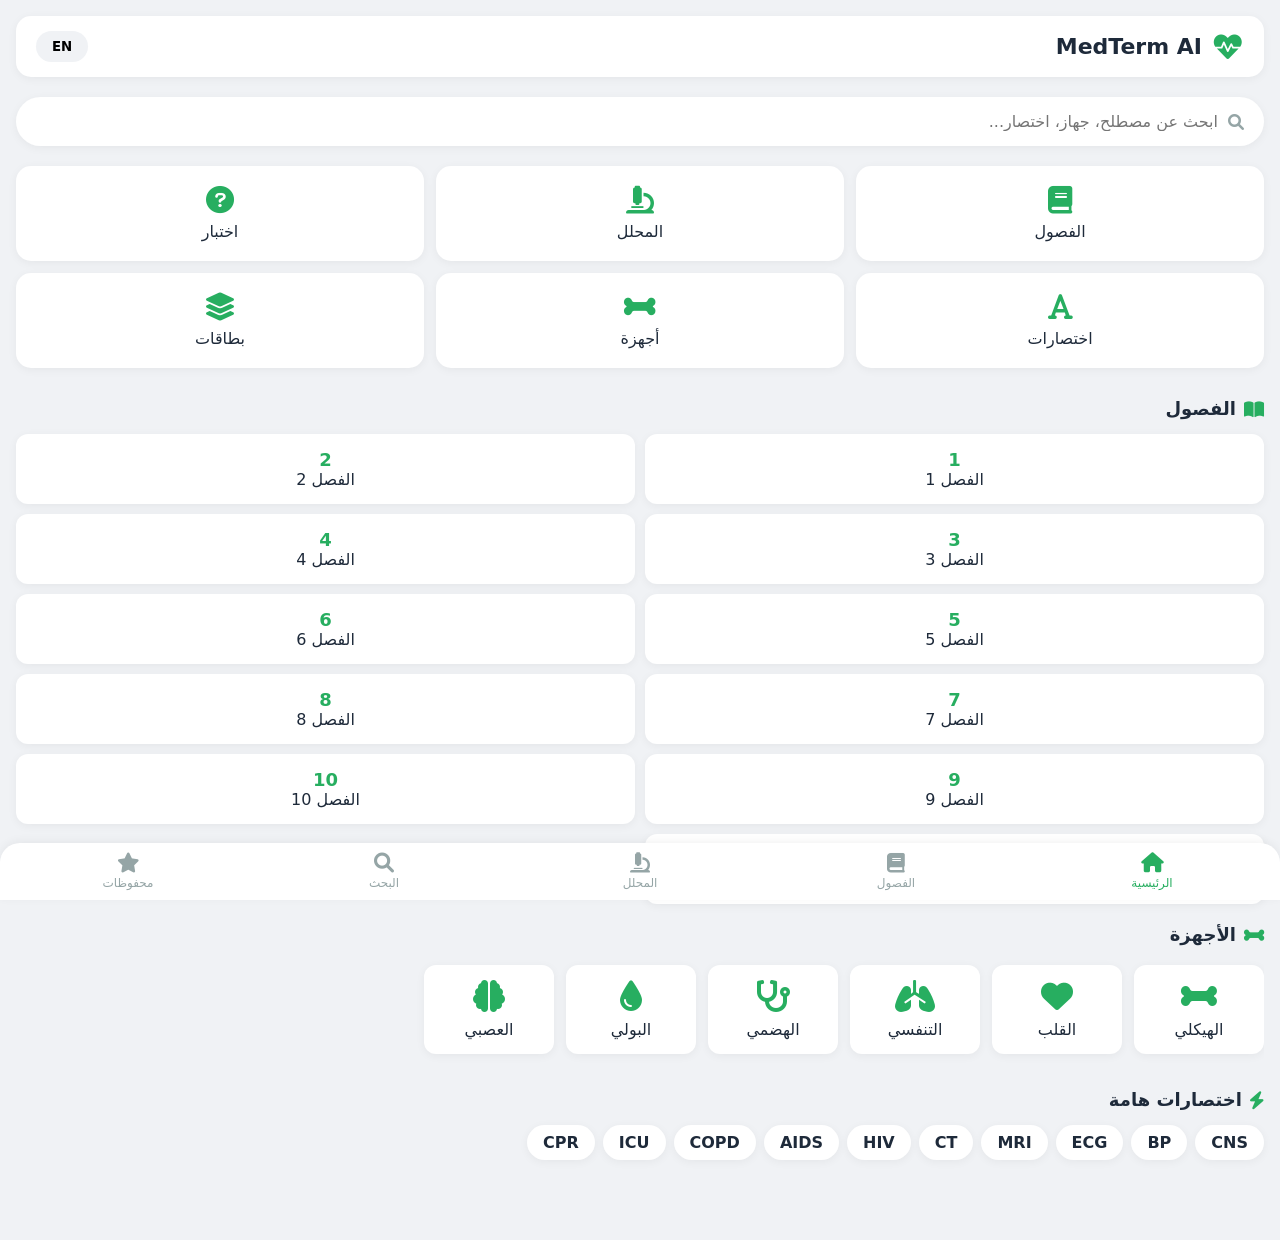
==== index.html @ 2ebc3635 "Update index.html" ====
<!DOCTYPE html>
<html lang="ar" dir="rtl">
<head>
    <meta charset="UTF-8">
    <meta name="viewport" content="width=device-width, initial-scale=1.0">
    <title>MedTerm AI</title>
    
    <!-- Font Awesome مباشرة من CDN -->
    <link rel="stylesheet" href="https://cdnjs.cloudflare.com/ajax/libs/font-awesome/6.0.0-beta3/css/all.min.css">
    
    <style>
        * {
            margin: 0;
            padding: 0;
            box-sizing: border-box;
            font-family: system-ui, -apple-system, 'Segoe UI', Tahoma, Arial, sans-serif;
        }
        
        body {
            background: #f0f2f5;
            color: #1e2a3a;
            padding: 16px;
            padding-bottom: 80px;
        }
        
        .header {
            background: white;
            padding: 15px 20px;
            border-radius: 15px;
            display: flex;
            justify-content: space-between;
            align-items: center;
            margin-bottom: 20px;
            box-shadow: 0 2px 10px rgba(0,0,0,0.05);
        }
        
        .logo {
            display: flex;
            align-items: center;
            gap: 10px;
        }
        
        .logo i {
            color: #27ae60;
            font-size: 28px;
        }
        
        .logo h1 {
            font-size: 22px;
            font-weight: 600;
        }
        
        .lang-btn {
            background: #f0f2f5;
            border: none;
            padding: 8px 16px;
            border-radius: 30px;
            font-weight: 600;
            cursor: pointer;
        }
        
        .search-box {
            background: white;
            border-radius: 30px;
            padding: 15px 20px;
            margin-bottom: 20px;
            display: flex;
            align-items: center;
            gap: 10px;
            box-shadow: 0 2px 10px rgba(0,0,0,0.05);
        }
        
        .search-box i {
            color: #95a5a6;
        }
        
        .search-box input {
            border: none;
            outline: none;
            width: 100%;
            font-size: 16px;
            background: transparent;
        }
        
        .grid-3 {
            display: grid;
            grid-template-columns: repeat(3, 1fr);
            gap: 12px;
            margin-bottom: 30px;
        }
        
        .card {
            background: white;
            padding: 20px 10px;
            border-radius: 15px;
            text-align: center;
            text-decoration: none;
            color: #1e2a3a;
            box-shadow: 0 2px 10px rgba(0,0,0,0.05);
            display: flex;
            flex-direction: column;
            align-items: center;
            gap: 8px;
        }
        
        .card i {
            font-size: 28px;
            color: #27ae60;
        }
        
        .section-title {
            font-size: 18px;
            margin: 20px 0 15px;
            display: flex;
            align-items: center;
            gap: 8px;
        }
        
        .section-title i {
            color: #27ae60;
        }
        
        .chapters-grid {
            display: grid;
            grid-template-columns: repeat(2, 1fr);
            gap: 10px;
        }
        
        .chapter-item {
            background: white;
            padding: 15px;
            border-radius: 12px;
            text-align: center;
            box-shadow: 0 2px 10px rgba(0,0,0,0.05);
            cursor: pointer;
        }
        
        .chapter-number {
            color: #27ae60;
            font-weight: bold;
            font-size: 18px;
        }
        
        .systems-scroll {
            display: flex;
            overflow-x: auto;
            gap: 12px;
            padding: 5px 0 15px;
        }
        
        .system-card {
            min-width: 130px;
            background: white;
            padding: 15px;
            border-radius: 12px;
            text-align: center;
            box-shadow: 0 2px 10px rgba(0,0,0,0.05);
        }
        
        .system-card i {
            font-size: 32px;
            color: #27ae60;
            margin-bottom: 8px;
        }
        
        .abbrev-container {
            display: flex;
            flex-wrap: wrap;
            gap: 8px;
        }
        
        .abbrev-item {
            background: white;
            padding: 8px 16px;
            border-radius: 30px;
            font-weight: 600;
            box-shadow: 0 2px 10px rgba(0,0,0,0.05);
        }
        
        .bottom-nav {
            position: fixed;
            bottom: 0;
            left: 0;
            right: 0;
            background: white;
            display: flex;
            justify-content: space-around;
            padding: 10px 0;
            border-top-left-radius: 20px;
            border-top-right-radius: 20px;
            box-shadow: 0 -2px 10px rgba(0,0,0,0.05);
        }
        
        .nav-item {
            display: flex;
            flex-direction: column;
            align-items: center;
            text-decoration: none;
            color: #95a5a6;
            font-size: 12px;
            flex: 1;
        }
        
        .nav-item i {
            font-size: 20px;
            margin-bottom: 3px;
        }
        
        .nav-item.active {
            color: #27ae60;
        }
        
        .modal {
            display: none;
            position: fixed;
            top: 0;
            left: 0;
            right: 0;
            bottom: 0;
            background: rgba(0,0,0,0.5);
            align-items: center;
            justify-content: center;
            z-index: 1000;
        }
        
        .modal.active {
            display: flex;
        }
        
        .modal-content {
            background: white;
            width: 90%;
            max-width: 500px;
            border-radius: 20px;
            overflow: hidden;
        }
        
        .modal-header {
            background: #2c3e50;
            color: white;
            padding: 15px 20px;
            display: flex;
            justify-content: space-between;
        }
        
        .close {
            font-size: 24px;
            cursor: pointer;
        }
        
        .modal-body {
            padding: 20px;
        }
        
        .error-message {
            color: #e74c3c;
            text-align: center;
            padding: 20px;
        }
    </style>
</head>
<body>
    <div class="header">
        <div class="logo">
            <i class="fas fa-heartbeat"></i>
            <h1>MedTerm AI</h1>
        </div>
        <button class="lang-btn" onclick="toggleLang()">EN</button>
    </div>

    <div class="search-box">
        <i class="fas fa-search"></i>
        <input type="text" id="searchInput" placeholder="ابحث عن مصطلح، جهاز، اختصار...">
    </div>

    <div class="grid-3">
        <div class="card" onclick="openPage('chapters')">
            <i class="fas fa-book"></i>
            <span>الفصول</span>
        </div>
        <div class="card" onclick="openPage('analyzer')">
            <i class="fas fa-microscope"></i>
            <span>المحلل</span>
        </div>
        <div class="card" onclick="openQuiz()">
            <i class="fas fa-question-circle"></i>
            <span>اختبار</span>
        </div>
        <div class="card" onclick="openPage('abbreviations')">
            <i class="fas fa-font"></i>
            <span>اختصارات</span>
        </div>
        <div class="card" onclick="openPage('systems')">
            <i class="fas fa-bone"></i>
            <span>أجهزة</span>
        </div>
        <div class="card" onclick="openPage('flashcards')">
            <i class="fas fa-layer-group"></i>
            <span>بطاقات</span>
        </div>
    </div>

    <h2 class="section-title">
        <i class="fas fa-book-open"></i>
        الفصول
    </h2>
    <div class="chapters-grid" id="chaptersList">
        <!-- ستتعبأ تلقائياً -->
    </div>

    <h2 class="section-title">
        <i class="fas fa-bone"></i>
        الأجهزة
    </h2>
    <div class="systems-scroll" id="systemsList">
        <!-- ستتعبأ تلقائياً -->
    </div>

    <h2 class="section-title">
        <i class="fas fa-bolt"></i>
        اختصارات هامة
    </h2>
    <div class="abbrev-container" id="abbrevList">
        <!-- ستتعبأ تلقائياً -->
    </div>

    <div class="bottom-nav">
        <a href="#" class="nav-item active" onclick="return false;">
            <i class="fas fa-home"></i>
            <span>الرئيسية</span>
        </a>
        <a href="#" class="nav-item" onclick="openPage('chapters'); return false;">
            <i class="fas fa-book"></i>
            <span>الفصول</span>
        </a>
        <a href="#" class="nav-item" onclick="openPage('analyzer'); return false;">
            <i class="fas fa-microscope"></i>
            <span>المحلل</span>
        </a>
        <a href="#" class="nav-item" onclick="openSearch(); return false;">
            <i class="fas fa-search"></i>
            <span>البحث</span>
        </a>
        <a href="#" class="nav-item" onclick="openPage('saved'); return false;">
            <i class="fas fa-star"></i>
            <span>محفوظات</span>
        </a>
    </div>

    <!-- نوافذ منبثقة -->
    <div id="searchModal" class="modal">
        <div class="modal-content">
            <div class="modal-header">
                <h3>البحث</h3>
                <span class="close" onclick="closeModal('searchModal')">&times;</span>
            </div>
            <div class="modal-body">
                <input type="text" id="modalSearch" placeholder="اكتب كلمة البحث..." style="width:100%; padding:10px; margin-bottom:15px; border:2px solid #e9ecef; border-radius:8px;">
                <div id="searchResults"></div>
            </div>
        </div>
    </div>

    <div id="quizModal" class="modal">
        <div class="modal-content">
            <div class="modal-header">
                <h3>اختبار سريع</h3>
                <span class="close" onclick="closeModal('quizModal')">&times;</span>
            </div>
            <div class="modal-body" id="quizBody">
                <p>جاري تحميل الأسئلة...</p>
            </div>
        </div>
    </div>

    <script>
        // بيانات تجريبية
        const data = {
            chapters: [1,2,3,4,5,6,7,8,9,10,11],
            systems: [
                {name: 'الهيكلي', icon: 'bone'},
                {name: 'القلب', icon: 'heart'},
                {name: 'التنفسي', icon: 'lungs'},
                {name: 'الهضمي', icon: 'stethoscope'},
                {name: 'البولي', icon: 'tint'},
                {name: 'العصبي', icon: 'brain'}
            ],
            abbreviations: ['CNS','BP','ECG','MRI','CT','HIV','AIDS','COPD','ICU','CPR']
        };

        // تعبئة الصفحة
        function loadPage() {
            // الفصول
            const chaptersDiv = document.getElementById('chaptersList');
            chaptersDiv.innerHTML = '';
            data.chapters.forEach(ch => {
                chaptersDiv.innerHTML += `
                    <div class="chapter-item" onclick="alert('الفصل ${ch} - قريباً')">
                        <div class="chapter-number">${ch}</div>
                        <div>الفصل ${ch}</div>
                    </div>
                `;
            });

            // الأجهزة
            const systemsDiv = document.getElementById('systemsList');
            systemsDiv.innerHTML = '';
            data.systems.forEach(sys => {
                systemsDiv.innerHTML += `
                    <div class="system-card" onclick="alert('${sys.name} - قريباً')">
                        <i class="fas fa-${sys.icon}"></i>
                        <div>${sys.name}</div>
                    </div>
                `;
            });

            // الاختصارات
            const abbrevDiv = document.getElementById('abbrevList');
            abbrevDiv.innerHTML = '';
            data.abbreviations.forEach(ab => {
                abbrevDiv.innerHTML += `<span class="abbrev-item">${ab}</span>`;
            });
        }

        // فتح الصفحات
        function openPage(page) {
            const pages = {
                'chapters': 'chapter1.html',
                'analyzer': 'analyzer.html',
                'abbreviations': 'abbreviations.html',
                'systems': 'systems.html',
                'flashcards': 'flashcards.html',
                'saved': 'saved.html'
            };
            
            const filename = pages[page];
            if (!filename) {
                alert('الصفحة غير متوفرة حالياً');
                return;
            }
            
            // محاولة فتح الملف من مسارات مختلفة
            const paths = [
                filename,
                'pages/' + filename,
                './' + filename,
                '/' + filename
            ];
            
            let found = false;
            for (const path of paths) {
                fetch(path, { method: 'HEAD' })
                    .then(res => {
                        if (res.ok && !found) {
                            found = true;
                            window.location.href = path;
                        }
                    })
                    .catch(() => {});
            }
            
            setTimeout(() => {
                if (!found) {
                    alert('الملف غير موجود. سيتم فتحه قريباً');
                }
            }, 500);
        }

        // فتح نافذة البحث
        function openSearch() {
            document.getElementById('searchModal').classList.add('active');
        }

        // فتح نافذة الاختبار
        function openQuiz() {
            document.getElementById('quizModal').classList.add('active');
            document.getElementById('quizBody').innerHTML = `
                <div style="text-align:center; padding:20px;">
                    <i class="fas fa-spinner fa-spin" style="font-size:40px; color:#27ae60;"></i>
                    <p>جاري تجهيز الأسئلة...</p>
                </div>
            `;
        }

        // إغلاق النوافذ
        function closeModal(id) {
            document.getElementById(id).classList.remove('active');
        }

        // تبديل اللغة
        function toggleLang() {
            alert('سيتم إضافة دعم اللغات قريباً');
        }

        // البحث
        document.getElementById('searchInput')?.addEventListener('input', function(e) {
            if (e.target.value.length > 2) {
                document.getElementById('searchModal').classList.add('active');
                document.getElementById('modalSearch').value = e.target.value;
                search(e.target.value);
            }
        });

        function search(query) {
            const results = document.getElementById('searchResults');
            results.innerHTML = `
                <div style="text-align:center; padding:10px;">
                    <i class="fas fa-spinner fa-spin"></i> جاري البحث...
                </div>
            `;
            setTimeout(() => {
                results.innerHTML = `
                    <div style="padding:10px; border-bottom:1px solid #eee;">النتيجة 1</div>
                    <div style="padding:10px; border-bottom:1px solid #eee;">النتيجة 2</div>
                    <div style="padding:10px;">النتيجة 3</div>
                `;
            }, 1000);
        }

        // إغلاق النوافذ عند النقر خارجها
        window.onclick = function(e) {
            if (e.target.classList.contains('modal')) {
                e.target.classList.remove('active');
            }
        };

        // تحميل الصفحة
        loadPage();
    </script>
</body>
</html>
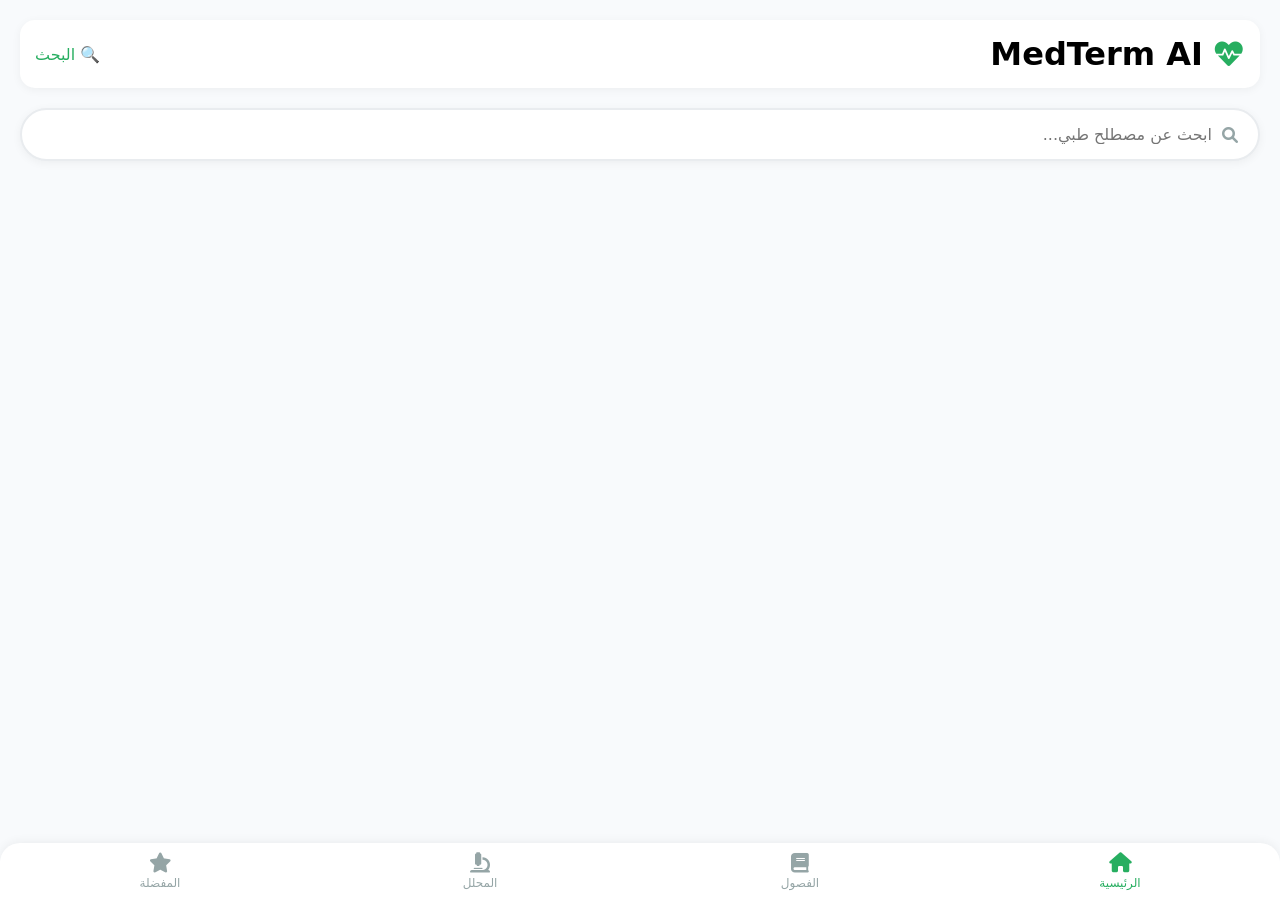
==== commit e4022d5b: "Update index.html" ====
--- a/index.html
+++ b/index.html
@@ -3,29 +3,23 @@
 <head>
     <meta charset="UTF-8">
     <meta name="viewport" content="width=device-width, initial-scale=1.0">
-    <title>MedTerm AI</title>
-    
-    <!-- Font Awesome مباشرة من CDN -->
+    <title>MedTerm AI - البحث الذكي</title>
     <link rel="stylesheet" href="https://cdnjs.cloudflare.com/ajax/libs/font-awesome/6.0.0-beta3/css/all.min.css">
-    
     <style>
         * {
             margin: 0;
             padding: 0;
             box-sizing: border-box;
-            font-family: system-ui, -apple-system, 'Segoe UI', Tahoma, Arial, sans-serif;
-        }
-        
+            font-family: system-ui, 'Segoe UI', Tahoma, Arial, sans-serif;
+        }
         body {
-            background: #f0f2f5;
-            color: #1e2a3a;
-            padding: 16px;
+            background: #f8fafc;
+            padding: 20px;
             padding-bottom: 80px;
         }
-        
         .header {
             background: white;
-            padding: 15px 20px;
+            padding: 15px;
             border-radius: 15px;
             display: flex;
             justify-content: space-between;
@@ -33,32 +27,15 @@
             margin-bottom: 20px;
             box-shadow: 0 2px 10px rgba(0,0,0,0.05);
         }
-        
         .logo {
             display: flex;
             align-items: center;
             gap: 10px;
         }
-        
         .logo i {
             color: #27ae60;
             font-size: 28px;
         }
-        
-        .logo h1 {
-            font-size: 22px;
-            font-weight: 600;
-        }
-        
-        .lang-btn {
-            background: #f0f2f5;
-            border: none;
-            padding: 8px 16px;
-            border-radius: 30px;
-            font-weight: 600;
-            cursor: pointer;
-        }
-        
         .search-box {
             background: white;
             border-radius: 30px;
@@ -68,12 +45,11 @@
             align-items: center;
             gap: 10px;
             box-shadow: 0 2px 10px rgba(0,0,0,0.05);
-        }
-        
+            border: 2px solid #e9ecef;
+        }
         .search-box i {
             color: #95a5a6;
         }
-        
         .search-box input {
             border: none;
             outline: none;
@@ -81,102 +57,40 @@
             font-size: 16px;
             background: transparent;
         }
-        
-        .grid-3 {
-            display: grid;
-            grid-template-columns: repeat(3, 1fr);
-            gap: 12px;
-            margin-bottom: 30px;
-        }
-        
-        .card {
-            background: white;
-            padding: 20px 10px;
+        .search-results {
+            background: white;
             border-radius: 15px;
+            padding: 20px;
+            box-shadow: 0 2px 10px rgba(0,0,0,0.05);
+            margin-top: 10px;
+            display: none;
+        }
+        .result-item {
+            padding: 15px;
+            border-bottom: 1px solid #e9ecef;
+            cursor: pointer;
+            transition: background 0.2s;
+        }
+        .result-item:hover {
+            background: #f8fafc;
+        }
+        .result-item:last-child {
+            border-bottom: none;
+        }
+        .result-term {
+            font-size: 18px;
+            font-weight: 600;
+            color: #2c3e50;
+        }
+        .result-arabic {
+            color: #27ae60;
+            margin-top: 5px;
+        }
+        .no-results {
             text-align: center;
-            text-decoration: none;
-            color: #1e2a3a;
-            box-shadow: 0 2px 10px rgba(0,0,0,0.05);
-            display: flex;
-            flex-direction: column;
-            align-items: center;
-            gap: 8px;
-        }
-        
-        .card i {
-            font-size: 28px;
-            color: #27ae60;
-        }
-        
-        .section-title {
-            font-size: 18px;
-            margin: 20px 0 15px;
-            display: flex;
-            align-items: center;
-            gap: 8px;
-        }
-        
-        .section-title i {
-            color: #27ae60;
-        }
-        
-        .chapters-grid {
-            display: grid;
-            grid-template-columns: repeat(2, 1fr);
-            gap: 10px;
-        }
-        
-        .chapter-item {
-            background: white;
-            padding: 15px;
-            border-radius: 12px;
-            text-align: center;
-            box-shadow: 0 2px 10px rgba(0,0,0,0.05);
-            cursor: pointer;
-        }
-        
-        .chapter-number {
-            color: #27ae60;
-            font-weight: bold;
-            font-size: 18px;
-        }
-        
-        .systems-scroll {
-            display: flex;
-            overflow-x: auto;
-            gap: 12px;
-            padding: 5px 0 15px;
-        }
-        
-        .system-card {
-            min-width: 130px;
-            background: white;
-            padding: 15px;
-            border-radius: 12px;
-            text-align: center;
-            box-shadow: 0 2px 10px rgba(0,0,0,0.05);
-        }
-        
-        .system-card i {
-            font-size: 32px;
-            color: #27ae60;
-            margin-bottom: 8px;
-        }
-        
-        .abbrev-container {
-            display: flex;
-            flex-wrap: wrap;
-            gap: 8px;
-        }
-        
-        .abbrev-item {
-            background: white;
-            padding: 8px 16px;
-            border-radius: 30px;
-            font-weight: 600;
-            box-shadow: 0 2px 10px rgba(0,0,0,0.05);
-        }
-        
+            padding: 30px;
+            color: #95a5a6;
+        }
         .bottom-nav {
             position: fixed;
             bottom: 0;
@@ -190,7 +104,6 @@
             border-top-right-radius: 20px;
             box-shadow: 0 -2px 10px rgba(0,0,0,0.05);
         }
-        
         .nav-item {
             display: flex;
             flex-direction: column;
@@ -200,62 +113,12 @@
             font-size: 12px;
             flex: 1;
         }
-        
         .nav-item i {
             font-size: 20px;
             margin-bottom: 3px;
         }
-        
         .nav-item.active {
             color: #27ae60;
-        }
-        
-        .modal {
-            display: none;
-            position: fixed;
-            top: 0;
-            left: 0;
-            right: 0;
-            bottom: 0;
-            background: rgba(0,0,0,0.5);
-            align-items: center;
-            justify-content: center;
-            z-index: 1000;
-        }
-        
-        .modal.active {
-            display: flex;
-        }
-        
-        .modal-content {
-            background: white;
-            width: 90%;
-            max-width: 500px;
-            border-radius: 20px;
-            overflow: hidden;
-        }
-        
-        .modal-header {
-            background: #2c3e50;
-            color: white;
-            padding: 15px 20px;
-            display: flex;
-            justify-content: space-between;
-        }
-        
-        .close {
-            font-size: 24px;
-            cursor: pointer;
-        }
-        
-        .modal-body {
-            padding: 20px;
-        }
-        
-        .error-message {
-            color: #e74c3c;
-            text-align: center;
-            padding: 20px;
         }
     </style>
 </head>
@@ -265,63 +128,19 @@
             <i class="fas fa-heartbeat"></i>
             <h1>MedTerm AI</h1>
         </div>
-        <button class="lang-btn" onclick="toggleLang()">EN</button>
+        <span style="color:#27ae60;">🔍 البحث</span>
     </div>
 
     <div class="search-box">
         <i class="fas fa-search"></i>
-        <input type="text" id="searchInput" placeholder="ابحث عن مصطلح، جهاز، اختصار...">
-    </div>
-
-    <div class="grid-3">
-        <div class="card" onclick="openPage('chapters')">
-            <i class="fas fa-book"></i>
-            <span>الفصول</span>
+        <input type="text" id="searchInput" placeholder="ابحث عن مصطلح طبي..." autofocus>
+    </div>
+
+    <div class="search-results" id="searchResults">
+        <div class="no-results">
+            <i class="fas fa-search" style="font-size: 40px; margin-bottom: 10px;"></i>
+            <p>ابدأ بالكتابة للبحث...</p>
         </div>
-        <div class="card" onclick="openPage('analyzer')">
-            <i class="fas fa-microscope"></i>
-            <span>المحلل</span>
-        </div>
-        <div class="card" onclick="openQuiz()">
-            <i class="fas fa-question-circle"></i>
-            <span>اختبار</span>
-        </div>
-        <div class="card" onclick="openPage('abbreviations')">
-            <i class="fas fa-font"></i>
-            <span>اختصارات</span>
-        </div>
-        <div class="card" onclick="openPage('systems')">
-            <i class="fas fa-bone"></i>
-            <span>أجهزة</span>
-        </div>
-        <div class="card" onclick="openPage('flashcards')">
-            <i class="fas fa-layer-group"></i>
-            <span>بطاقات</span>
-        </div>
-    </div>
-
-    <h2 class="section-title">
-        <i class="fas fa-book-open"></i>
-        الفصول
-    </h2>
-    <div class="chapters-grid" id="chaptersList">
-        <!-- ستتعبأ تلقائياً -->
-    </div>
-
-    <h2 class="section-title">
-        <i class="fas fa-bone"></i>
-        الأجهزة
-    </h2>
-    <div class="systems-scroll" id="systemsList">
-        <!-- ستتعبأ تلقائياً -->
-    </div>
-
-    <h2 class="section-title">
-        <i class="fas fa-bolt"></i>
-        اختصارات هامة
-    </h2>
-    <div class="abbrev-container" id="abbrevList">
-        <!-- ستتعبأ تلقائياً -->
     </div>
 
     <div class="bottom-nav">
@@ -329,203 +148,122 @@
             <i class="fas fa-home"></i>
             <span>الرئيسية</span>
         </a>
-        <a href="#" class="nav-item" onclick="openPage('chapters'); return false;">
+        <a href="#" class="nav-item" onclick="alert('قريباً...'); return false;">
             <i class="fas fa-book"></i>
             <span>الفصول</span>
         </a>
-        <a href="#" class="nav-item" onclick="openPage('analyzer'); return false;">
+        <a href="#" class="nav-item" onclick="alert('قريباً...'); return false;">
             <i class="fas fa-microscope"></i>
             <span>المحلل</span>
         </a>
-        <a href="#" class="nav-item" onclick="openSearch(); return false;">
-            <i class="fas fa-search"></i>
-            <span>البحث</span>
-        </a>
-        <a href="#" class="nav-item" onclick="openPage('saved'); return false;">
+        <a href="#" class="nav-item" onclick="alert('قريباً...'); return false;">
             <i class="fas fa-star"></i>
-            <span>محفوظات</span>
-        </a>
-    </div>
-
-    <!-- نوافذ منبثقة -->
-    <div id="searchModal" class="modal">
-        <div class="modal-content">
-            <div class="modal-header">
-                <h3>البحث</h3>
-                <span class="close" onclick="closeModal('searchModal')">&times;</span>
-            </div>
-            <div class="modal-body">
-                <input type="text" id="modalSearch" placeholder="اكتب كلمة البحث..." style="width:100%; padding:10px; margin-bottom:15px; border:2px solid #e9ecef; border-radius:8px;">
-                <div id="searchResults"></div>
-            </div>
-        </div>
-    </div>
-
-    <div id="quizModal" class="modal">
-        <div class="modal-content">
-            <div class="modal-header">
-                <h3>اختبار سريع</h3>
-                <span class="close" onclick="closeModal('quizModal')">&times;</span>
-            </div>
-            <div class="modal-body" id="quizBody">
-                <p>جاري تحميل الأسئلة...</p>
-            </div>
-        </div>
+            <span>المفضلة</span>
+        </a>
     </div>
 
     <script>
-        // بيانات تجريبية
-        const data = {
-            chapters: [1,2,3,4,5,6,7,8,9,10,11],
-            systems: [
-                {name: 'الهيكلي', icon: 'bone'},
-                {name: 'القلب', icon: 'heart'},
-                {name: 'التنفسي', icon: 'lungs'},
-                {name: 'الهضمي', icon: 'stethoscope'},
-                {name: 'البولي', icon: 'tint'},
-                {name: 'العصبي', icon: 'brain'}
-            ],
-            abbreviations: ['CNS','BP','ECG','MRI','CT','HIV','AIDS','COPD','ICU','CPR']
-        };
-
-        // تعبئة الصفحة
-        function loadPage() {
-            // الفصول
-            const chaptersDiv = document.getElementById('chaptersList');
-            chaptersDiv.innerHTML = '';
-            data.chapters.forEach(ch => {
-                chaptersDiv.innerHTML += `
-                    <div class="chapter-item" onclick="alert('الفصل ${ch} - قريباً')">
-                        <div class="chapter-number">${ch}</div>
-                        <div>الفصل ${ch}</div>
+        // قاعدة بيانات المصطلحات (سنوسعها لاحقاً)
+        const terms = [
+            { id: 1, term: "myocarditis", arabic: "التهاب عضلة القلب", definition: "Inflammation of heart muscle" },
+            { id: 2, term: "osteoporosis", arabic: "هشاشة العظام", definition: "Condition of porous bones" },
+            { id: 3, term: "gastroenteritis", arabic: "التهاب المعدة والأمعاء", definition: "Inflammation of stomach and intestines" },
+            { id: 4, term: "nephrolithiasis", arabic: "حصى الكلى", definition: "Presence of kidney stones" },
+            { id: 5, term: "hyperthyroidism", arabic: "فرط نشاط الغدة الدرقية", definition: "Overactive thyroid" },
+            { id: 6, term: "pneumonia", arabic: "التهاب رئوي", definition: "Infection of the lungs" },
+            { id: 7, term: "leukemia", arabic: "ابيضاض الدم", definition: "Cancer of blood-forming tissues" },
+            { id: 8, term: "arthritis", arabic: "التهاب المفاصل", definition: "Inflammation of joints" },
+            { id: 9, term: "hepatitis", arabic: "التهاب الكبد", definition: "Inflammation of liver" },
+            { id: 10, term: "cystitis", arabic: "التهاب المثانة", definition: "Inflammation of bladder" }
+        ];
+
+        // عناصر الصفحة
+        const searchInput = document.getElementById('searchInput');
+        const searchResults = document.getElementById('searchResults');
+
+        // دالة البحث
+        function search(query) {
+            if (!query || query.length < 2) {
+                searchResults.style.display = 'block';
+                searchResults.innerHTML = `
+                    <div class="no-results">
+                        <i class="fas fa-search" style="font-size: 40px; margin-bottom: 10px;"></i>
+                        <p>اكتب حرفين على الأقل للبحث</p>
+                    </div>
+                `;
+                return;
+            }
+
+            query = query.toLowerCase();
+            
+            // البحث في المصطلحات
+            const results = terms.filter(term => 
+                term.term.toLowerCase().includes(query) || 
+                term.arabic.includes(query)
+            );
+
+            // عرض النتائج
+            searchResults.style.display = 'block';
+            
+            if (results.length === 0) {
+                searchResults.innerHTML = `
+                    <div class="no-results">
+                        <i class="fas fa-frown" style="font-size: 40px; margin-bottom: 10px;"></i>
+                        <p>لا توجد نتائج لـ "${query}"</p>
+                    </div>
+                `;
+                return;
+            }
+
+            let html = '';
+            results.forEach(term => {
+                html += `
+                    <div class="result-item" onclick="showTerm(${term.id})">
+                        <div class="result-term">${term.term}</div>
+                        <div class="result-arabic">${term.arabic}</div>
+                        <div style="font-size: 14px; color: #7f8c8d; margin-top: 5px;">${term.definition}</div>
                     </div>
                 `;
             });
-
-            // الأجهزة
-            const systemsDiv = document.getElementById('systemsList');
-            systemsDiv.innerHTML = '';
-            data.systems.forEach(sys => {
-                systemsDiv.innerHTML += `
-                    <div class="system-card" onclick="alert('${sys.name} - قريباً')">
-                        <i class="fas fa-${sys.icon}"></i>
-                        <div>${sys.name}</div>
-                    </div>
-                `;
-            });
-
-            // الاختصارات
-            const abbrevDiv = document.getElementById('abbrevList');
-            abbrevDiv.innerHTML = '';
-            data.abbreviations.forEach(ab => {
-                abbrevDiv.innerHTML += `<span class="abbrev-item">${ab}</span>`;
-            });
-        }
-
-        // فتح الصفحات
-        function openPage(page) {
-            const pages = {
-                'chapters': 'chapter1.html',
-                'analyzer': 'analyzer.html',
-                'abbreviations': 'abbreviations.html',
-                'systems': 'systems.html',
-                'flashcards': 'flashcards.html',
-                'saved': 'saved.html'
-            };
             
-            const filename = pages[page];
-            if (!filename) {
-                alert('الصفحة غير متوفرة حالياً');
-                return;
-            }
-            
-            // محاولة فتح الملف من مسارات مختلفة
-            const paths = [
-                filename,
-                'pages/' + filename,
-                './' + filename,
-                '/' + filename
-            ];
-            
-            let found = false;
-            for (const path of paths) {
-                fetch(path, { method: 'HEAD' })
-                    .then(res => {
-                        if (res.ok && !found) {
-                            found = true;
-                            window.location.href = path;
-                        }
-                    })
-                    .catch(() => {});
-            }
-            
-            setTimeout(() => {
-                if (!found) {
-                    alert('الملف غير موجود. سيتم فتحه قريباً');
-                }
-            }, 500);
-        }
-
-        // فتح نافذة البحث
-        function openSearch() {
-            document.getElementById('searchModal').classList.add('active');
-        }
-
-        // فتح نافذة الاختبار
-        function openQuiz() {
-            document.getElementById('quizModal').classList.add('active');
-            document.getElementById('quizBody').innerHTML = `
-                <div style="text-align:center; padding:20px;">
-                    <i class="fas fa-spinner fa-spin" style="font-size:40px; color:#27ae60;"></i>
-                    <p>جاري تجهيز الأسئلة...</p>
-                </div>
-            `;
-        }
-
-        // إغلاق النوافذ
-        function closeModal(id) {
-            document.getElementById(id).classList.remove('active');
-        }
-
-        // تبديل اللغة
-        function toggleLang() {
-            alert('سيتم إضافة دعم اللغات قريباً');
-        }
-
-        // البحث
-        document.getElementById('searchInput')?.addEventListener('input', function(e) {
-            if (e.target.value.length > 2) {
-                document.getElementById('searchModal').classList.add('active');
-                document.getElementById('modalSearch').value = e.target.value;
+            searchResults.innerHTML = html;
+        }
+
+        // عرض تفاصيل المصطلح
+        function showTerm(id) {
+            const term = terms.find(t => t.id === id);
+            if (term) {
+                searchResults.innerHTML = `
+                    <div style="padding: 20px;">
+                        <div style="display: flex; justify-content: space-between; margin-bottom: 20px;">
+                            <h2 style="color: #2c3e50;">${term.term}</h2>
+                            <i class="far fa-star" style="font-size: 24px; color: #f1c40f; cursor: pointer;" onclick="alert('سيتم إضافة الحفظ قريباً')"></i>
+                        </div>
+                        <div style="font-size: 20px; color: #27ae60; margin-bottom: 15px;">${term.arabic}</div>
+                        <div style="background: #f8fafc; padding: 15px; border-radius: 10px; line-height: 1.8;">
+                            <strong>التعريف:</strong> ${term.definition}
+                        </div>
+                        <div style="margin-top: 20px; text-align: left;">
+                            <button onclick="searchInput.value=''; search(''); searchInput.focus();" style="background: #e9ecef; border: none; padding: 10px 20px; border-radius: 30px; cursor: pointer;">
+                                <i class="fas fa-arrow-right"></i> عودة للبحث
+                            </button>
+                        </div>
+                    </div>
+                `;
+            }
+        }
+
+        // الاستماع للكتابة
+        searchInput.addEventListener('input', (e) => {
+            search(e.target.value);
+        });
+
+        // البحث عند الضغط على Enter
+        searchInput.addEventListener('keypress', (e) => {
+            if (e.key === 'Enter') {
                 search(e.target.value);
             }
         });
-
-        function search(query) {
-            const results = document.getElementById('searchResults');
-            results.innerHTML = `
-                <div style="text-align:center; padding:10px;">
-                    <i class="fas fa-spinner fa-spin"></i> جاري البحث...
-                </div>
-            `;
-            setTimeout(() => {
-                results.innerHTML = `
-                    <div style="padding:10px; border-bottom:1px solid #eee;">النتيجة 1</div>
-                    <div style="padding:10px; border-bottom:1px solid #eee;">النتيجة 2</div>
-                    <div style="padding:10px;">النتيجة 3</div>
-                `;
-            }, 1000);
-        }
-
-        // إغلاق النوافذ عند النقر خارجها
-        window.onclick = function(e) {
-            if (e.target.classList.contains('modal')) {
-                e.target.classList.remove('active');
-            }
-        };
-
-        // تحميل الصفحة
-        loadPage();
     </script>
 </body>
 </html>
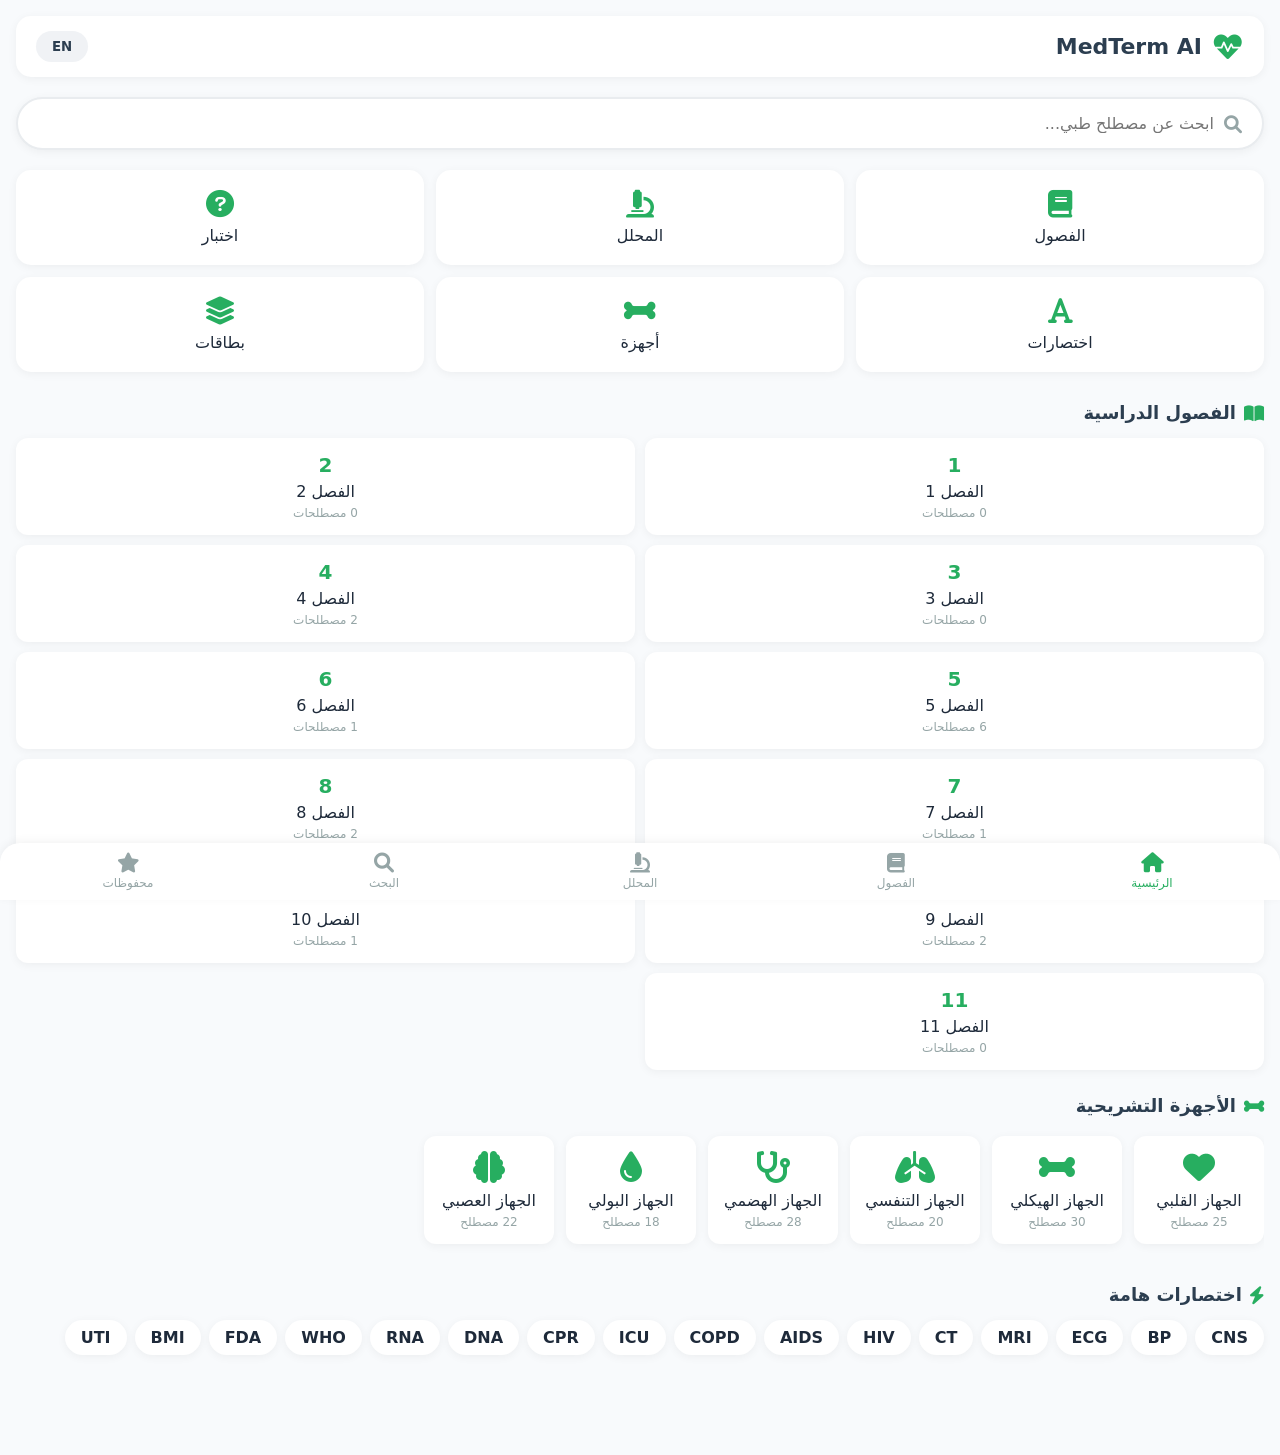
==== commit fe702ab2: "Update index.html" ====
--- a/index.html
+++ b/index.html
@@ -3,23 +3,30 @@
 <head>
     <meta charset="UTF-8">
     <meta name="viewport" content="width=device-width, initial-scale=1.0">
-    <title>MedTerm AI - البحث الذكي</title>
+    <title>MedTerm AI - منصة المصطلحات الطبية الذكية</title>
+    
+    <!-- Font Awesome للأيقونات -->
     <link rel="stylesheet" href="https://cdnjs.cloudflare.com/ajax/libs/font-awesome/6.0.0-beta3/css/all.min.css">
+    
     <style>
         * {
             margin: 0;
             padding: 0;
             box-sizing: border-box;
-            font-family: system-ui, 'Segoe UI', Tahoma, Arial, sans-serif;
-        }
+            font-family: system-ui, -apple-system, 'Segoe UI', Tahoma, Arial, sans-serif;
+        }
+        
         body {
             background: #f8fafc;
-            padding: 20px;
+            color: #1e2a3a;
+            padding: 16px;
             padding-bottom: 80px;
         }
+        
+        /* الهيدر العلوي */
         .header {
             background: white;
-            padding: 15px;
+            padding: 15px 20px;
             border-radius: 15px;
             display: flex;
             justify-content: space-between;
@@ -27,15 +34,35 @@
             margin-bottom: 20px;
             box-shadow: 0 2px 10px rgba(0,0,0,0.05);
         }
+        
         .logo {
             display: flex;
             align-items: center;
             gap: 10px;
         }
+        
         .logo i {
             color: #27ae60;
             font-size: 28px;
         }
+        
+        .logo h1 {
+            font-size: 22px;
+            font-weight: 600;
+            color: #2c3e50;
+        }
+        
+        .lang-btn {
+            background: #f0f2f5;
+            border: none;
+            padding: 8px 16px;
+            border-radius: 30px;
+            font-weight: 600;
+            cursor: pointer;
+            color: #2c3e50;
+        }
+        
+        /* صندوق البحث */
         .search-box {
             background: white;
             border-radius: 30px;
@@ -47,9 +74,12 @@
             box-shadow: 0 2px 10px rgba(0,0,0,0.05);
             border: 2px solid #e9ecef;
         }
+        
         .search-box i {
             color: #95a5a6;
-        }
+            font-size: 18px;
+        }
+        
         .search-box input {
             border: none;
             outline: none;
@@ -57,40 +87,198 @@
             font-size: 16px;
             background: transparent;
         }
+        
+        /* نتائج البحث */
         .search-results {
             background: white;
             border-radius: 15px;
             padding: 20px;
             box-shadow: 0 2px 10px rgba(0,0,0,0.05);
             margin-top: 10px;
+            margin-bottom: 20px;
             display: none;
         }
+        
         .result-item {
             padding: 15px;
             border-bottom: 1px solid #e9ecef;
             cursor: pointer;
             transition: background 0.2s;
         }
+        
         .result-item:hover {
             background: #f8fafc;
         }
+        
         .result-item:last-child {
             border-bottom: none;
         }
+        
         .result-term {
             font-size: 18px;
             font-weight: 600;
             color: #2c3e50;
         }
+        
         .result-arabic {
             color: #27ae60;
             margin-top: 5px;
-        }
+            font-size: 16px;
+        }
+        
         .no-results {
             text-align: center;
-            padding: 30px;
+            padding: 40px 20px;
             color: #95a5a6;
         }
+        
+        .no-results i {
+            font-size: 48px;
+            margin-bottom: 15px;
+            color: #bdc3c7;
+        }
+        
+        /* شبكة البطاقات */
+        .grid-3 {
+            display: grid;
+            grid-template-columns: repeat(3, 1fr);
+            gap: 12px;
+            margin-bottom: 30px;
+        }
+        
+        .card {
+            background: white;
+            padding: 20px 10px;
+            border-radius: 15px;
+            text-align: center;
+            text-decoration: none;
+            color: #1e2a3a;
+            box-shadow: 0 2px 10px rgba(0,0,0,0.05);
+            display: flex;
+            flex-direction: column;
+            align-items: center;
+            gap: 8px;
+            cursor: pointer;
+            transition: transform 0.2s;
+        }
+        
+        .card:hover {
+            transform: translateY(-3px);
+            box-shadow: 0 4px 15px rgba(0,0,0,0.1);
+        }
+        
+        .card i {
+            font-size: 28px;
+            color: #27ae60;
+        }
+        
+        /* عناوين الأقسام */
+        .section-title {
+            font-size: 18px;
+            margin: 25px 0 15px;
+            display: flex;
+            align-items: center;
+            gap: 8px;
+            color: #2c3e50;
+        }
+        
+        .section-title i {
+            color: #27ae60;
+        }
+        
+        /* شبكة الفصول */
+        .chapters-grid {
+            display: grid;
+            grid-template-columns: repeat(2, 1fr);
+            gap: 10px;
+            margin-bottom: 20px;
+        }
+        
+        .chapter-item {
+            background: white;
+            padding: 15px;
+            border-radius: 12px;
+            text-align: center;
+            box-shadow: 0 2px 10px rgba(0,0,0,0.05);
+            cursor: pointer;
+            transition: all 0.2s;
+        }
+        
+        .chapter-item:hover {
+            background: #27ae60;
+            color: white;
+        }
+        
+        .chapter-item:hover .chapter-number {
+            color: white;
+        }
+        
+        .chapter-number {
+            color: #27ae60;
+            font-weight: bold;
+            font-size: 20px;
+            margin-bottom: 5px;
+        }
+        
+        /* قائمة الأجهزة (تمرير أفقي) */
+        .systems-scroll {
+            display: flex;
+            overflow-x: auto;
+            gap: 12px;
+            padding: 5px 0 15px;
+            margin-bottom: 20px;
+        }
+        
+        .system-card {
+            min-width: 130px;
+            background: white;
+            padding: 15px;
+            border-radius: 12px;
+            text-align: center;
+            box-shadow: 0 2px 10px rgba(0,0,0,0.05);
+            cursor: pointer;
+            transition: all 0.2s;
+        }
+        
+        .system-card:hover {
+            background: #27ae60;
+            color: white;
+        }
+        
+        .system-card:hover i {
+            color: white;
+        }
+        
+        .system-card i {
+            font-size: 32px;
+            color: #27ae60;
+            margin-bottom: 8px;
+        }
+        
+        /* الاختصارات */
+        .abbrev-container {
+            display: flex;
+            flex-wrap: wrap;
+            gap: 8px;
+            margin-bottom: 20px;
+        }
+        
+        .abbrev-item {
+            background: white;
+            padding: 8px 16px;
+            border-radius: 30px;
+            font-weight: 600;
+            box-shadow: 0 2px 10px rgba(0,0,0,0.05);
+            cursor: pointer;
+            transition: all 0.2s;
+        }
+        
+        .abbrev-item:hover {
+            background: #27ae60;
+            color: white;
+        }
+        
+        /* الشريط السفلي */
         .bottom-nav {
             position: fixed;
             bottom: 0;
@@ -103,7 +291,9 @@
             border-top-left-radius: 20px;
             border-top-right-radius: 20px;
             box-shadow: 0 -2px 10px rgba(0,0,0,0.05);
-        }
+            z-index: 100;
+        }
+        
         .nav-item {
             display: flex;
             flex-direction: column;
@@ -112,104 +302,291 @@
             color: #95a5a6;
             font-size: 12px;
             flex: 1;
-        }
+            cursor: pointer;
+        }
+        
         .nav-item i {
             font-size: 20px;
             margin-bottom: 3px;
         }
+        
         .nav-item.active {
             color: #27ae60;
+        }
+        
+        /* النوافذ المنبثقة */
+        .modal {
+            display: none;
+            position: fixed;
+            top: 0;
+            left: 0;
+            right: 0;
+            bottom: 0;
+            background: rgba(0,0,0,0.5);
+            align-items: center;
+            justify-content: center;
+            z-index: 1000;
+        }
+        
+        .modal.active {
+            display: flex;
+        }
+        
+        .modal-content {
+            background: white;
+            width: 90%;
+            max-width: 500px;
+            border-radius: 20px;
+            overflow: hidden;
+            max-height: 80vh;
+            overflow-y: auto;
+        }
+        
+        .modal-header {
+            background: #2c3e50;
+            color: white;
+            padding: 15px 20px;
+            display: flex;
+            justify-content: space-between;
+            align-items: center;
+        }
+        
+        .close {
+            font-size: 28px;
+            cursor: pointer;
+        }
+        
+        .modal-body {
+            padding: 20px;
+        }
+        
+        /* زر التحميل */
+        .loading {
+            text-align: center;
+            padding: 30px;
+            color: #95a5a6;
+        }
+        
+        .loading i {
+            font-size: 40px;
+            margin-bottom: 10px;
+            color: #27ae60;
+        }
+        
+        /* زر الرجوع */
+        .back-button {
+            background: #e9ecef;
+            border: none;
+            padding: 10px 20px;
+            border-radius: 30px;
+            cursor: pointer;
+            display: inline-flex;
+            align-items: center;
+            gap: 5px;
+            margin-top: 15px;
         }
     </style>
 </head>
 <body>
+    <!-- الهيدر -->
     <div class="header">
         <div class="logo">
             <i class="fas fa-heartbeat"></i>
             <h1>MedTerm AI</h1>
         </div>
-        <span style="color:#27ae60;">🔍 البحث</span>
+        <button class="lang-btn" onclick="toggleLang()">EN</button>
     </div>
 
+    <!-- البحث -->
     <div class="search-box">
         <i class="fas fa-search"></i>
-        <input type="text" id="searchInput" placeholder="ابحث عن مصطلح طبي..." autofocus>
+        <input type="text" id="searchInput" placeholder="ابحث عن مصطلح طبي..." autocomplete="off">
     </div>
 
+    <!-- نتائج البحث -->
     <div class="search-results" id="searchResults">
         <div class="no-results">
-            <i class="fas fa-search" style="font-size: 40px; margin-bottom: 10px;"></i>
+            <i class="fas fa-search"></i>
             <p>ابدأ بالكتابة للبحث...</p>
+            <p style="font-size: 14px; margin-top: 10px;">جرب: heart, التهاب, كبد, عظام</p>
         </div>
     </div>
 
+    <!-- بطاقات الوصول السريع -->
+    <div class="grid-3">
+        <div class="card" onclick="openSection('chapters')">
+            <i class="fas fa-book"></i>
+            <span>الفصول</span>
+        </div>
+        <div class="card" onclick="openSection('analyzer')">
+            <i class="fas fa-microscope"></i>
+            <span>المحلل</span>
+        </div>
+        <div class="card" onclick="openQuiz()">
+            <i class="fas fa-question-circle"></i>
+            <span>اختبار</span>
+        </div>
+        <div class="card" onclick="openSection('abbreviations')">
+            <i class="fas fa-font"></i>
+            <span>اختصارات</span>
+        </div>
+        <div class="card" onclick="openSection('systems')">
+            <i class="fas fa-bone"></i>
+            <span>أجهزة</span>
+        </div>
+        <div class="card" onclick="openSection('flashcards')">
+            <i class="fas fa-layer-group"></i>
+            <span>بطاقات</span>
+        </div>
+    </div>
+
+    <!-- قسم الفصول -->
+    <h2 class="section-title">
+        <i class="fas fa-book-open"></i>
+        الفصول الدراسية
+    </h2>
+    <div class="chapters-grid" id="chaptersList"></div>
+
+    <!-- قسم الأجهزة -->
+    <h2 class="section-title">
+        <i class="fas fa-bone"></i>
+        الأجهزة التشريحية
+    </h2>
+    <div class="systems-scroll" id="systemsList"></div>
+
+    <!-- قسم الاختصارات -->
+    <h2 class="section-title">
+        <i class="fas fa-bolt"></i>
+        اختصارات هامة
+    </h2>
+    <div class="abbrev-container" id="abbrevList"></div>
+
+    <!-- الشريط السفلي -->
     <div class="bottom-nav">
-        <a href="#" class="nav-item active" onclick="return false;">
+        <div class="nav-item active" onclick="showHome()">
             <i class="fas fa-home"></i>
             <span>الرئيسية</span>
-        </a>
-        <a href="#" class="nav-item" onclick="alert('قريباً...'); return false;">
+        </div>
+        <div class="nav-item" onclick="openSection('chapters')">
             <i class="fas fa-book"></i>
             <span>الفصول</span>
-        </a>
-        <a href="#" class="nav-item" onclick="alert('قريباً...'); return false;">
+        </div>
+        <div class="nav-item" onclick="openSection('analyzer')">
             <i class="fas fa-microscope"></i>
             <span>المحلل</span>
-        </a>
-        <a href="#" class="nav-item" onclick="alert('قريباً...'); return false;">
+        </div>
+        <div class="nav-item" onclick="openSearch()">
+            <i class="fas fa-search"></i>
+            <span>البحث</span>
+        </div>
+        <div class="nav-item" onclick="openSection('saved')">
             <i class="fas fa-star"></i>
-            <span>المفضلة</span>
-        </a>
+            <span>محفوظات</span>
+        </div>
     </div>
 
+    <!-- نافذة البحث -->
+    <div id="searchModal" class="modal">
+        <div class="modal-content">
+            <div class="modal-header">
+                <h3>البحث المتقدم</h3>
+                <span class="close" onclick="closeModal('searchModal')">&times;</span>
+            </div>
+            <div class="modal-body">
+                <input type="text" id="modalSearch" placeholder="اكتب كلمة البحث..." style="width:100%; padding:12px; margin-bottom:15px; border:2px solid #e9ecef; border-radius:8px;">
+                <div id="modalResults"></div>
+            </div>
+        </div>
+    </div>
+
+    <!-- نافذة الاختبار -->
+    <div id="quizModal" class="modal">
+        <div class="modal-content">
+            <div class="modal-header">
+                <h3>اختبار سريع</h3>
+                <span class="close" onclick="closeModal('quizModal')">&times;</span>
+            </div>
+            <div class="modal-body" id="quizBody">
+                <div class="loading">
+                    <i class="fas fa-spinner fa-spin"></i>
+                    <p>جاري تحميل الأسئلة...</p>
+                </div>
+            </div>
+        </div>
+    </div>
+
     <script>
-        // قاعدة بيانات المصطلحات (سنوسعها لاحقاً)
+        // ==================== قاعدة البيانات ====================
         const terms = [
-            { id: 1, term: "myocarditis", arabic: "التهاب عضلة القلب", definition: "Inflammation of heart muscle" },
-            { id: 2, term: "osteoporosis", arabic: "هشاشة العظام", definition: "Condition of porous bones" },
-            { id: 3, term: "gastroenteritis", arabic: "التهاب المعدة والأمعاء", definition: "Inflammation of stomach and intestines" },
-            { id: 4, term: "nephrolithiasis", arabic: "حصى الكلى", definition: "Presence of kidney stones" },
-            { id: 5, term: "hyperthyroidism", arabic: "فرط نشاط الغدة الدرقية", definition: "Overactive thyroid" },
-            { id: 6, term: "pneumonia", arabic: "التهاب رئوي", definition: "Infection of the lungs" },
-            { id: 7, term: "leukemia", arabic: "ابيضاض الدم", definition: "Cancer of blood-forming tissues" },
-            { id: 8, term: "arthritis", arabic: "التهاب المفاصل", definition: "Inflammation of joints" },
-            { id: 9, term: "hepatitis", arabic: "التهاب الكبد", definition: "Inflammation of liver" },
-            { id: 10, term: "cystitis", arabic: "التهاب المثانة", definition: "Inflammation of bladder" }
+            { id: 1, term: "myocarditis", arabic: "التهاب عضلة القلب", definition: "Inflammation of heart muscle", system: "قلب", chapter: 5, keywords: ["heart", "قلب", "عضلة"] },
+            { id: 2, term: "osteoporosis", arabic: "هشاشة العظام", definition: "Condition of porous bones", system: "هيكلي", chapter: 4, keywords: ["bone", "عظام", "هشاشة"] },
+            { id: 3, term: "gastroenteritis", arabic: "التهاب المعدة والأمعاء", definition: "Inflammation of stomach and intestines", system: "هضمي", chapter: 8, keywords: ["stomach", "معدة", "أمعاء"] },
+            { id: 4, term: "nephrolithiasis", arabic: "حصى الكلى", definition: "Presence of kidney stones", system: "بولي", chapter: 9, keywords: ["kidney", "كلية", "كلى", "حصى"] },
+            { id: 5, term: "hyperthyroidism", arabic: "فرط نشاط الغدة الدرقية", definition: "Overactive thyroid", system: "غدد صماء", chapter: 10, keywords: ["thyroid", "درقية", "غدة"] },
+            { id: 6, term: "pneumonia", arabic: "التهاب رئوي", definition: "Infection of the lungs", system: "تنفسي", chapter: 7, keywords: ["lung", "رئة", "رئوي"] },
+            { id: 7, term: "leukemia", arabic: "ابيضاض الدم", definition: "Cancer of blood-forming tissues", system: "دم", chapter: 6, keywords: ["blood", "دم", "سرطان"] },
+            { id: 8, term: "arthritis", arabic: "التهاب المفاصل", definition: "Inflammation of joints", system: "هيكلي", chapter: 4, keywords: ["joint", "مفصل", "مفاصل"] },
+            { id: 9, term: "hepatitis", arabic: "التهاب الكبد", definition: "Inflammation of liver", system: "هضمي", chapter: 8, keywords: ["liver", "كبد", "التهاب"] },
+            { id: 10, term: "cystitis", arabic: "التهاب المثانة", definition: "Inflammation of bladder", system: "بولي", chapter: 9, keywords: ["bladder", "مثانة"] },
+            { id: 11, term: "cardiology", arabic: "طب القلب", definition: "Study of the heart", system: "قلب", chapter: 5, keywords: ["heart", "قلب"] },
+            { id: 12, term: "cardiomegaly", arabic: "تضخم القلب", definition: "Enlargement of the heart", system: "قلب", chapter: 5, keywords: ["heart", "قلب", "تضخم"] },
+            { id: 13, term: "tachycardia", arabic: "تسارع القلب", definition: "Rapid heart rate", system: "قلب", chapter: 5, keywords: ["heart", "قلب", "سرعة"] },
+            { id: 14, term: "bradycardia", arabic: "بطء القلب", definition: "Slow heart rate", system: "قلب", chapter: 5, keywords: ["heart", "قلب", "بطء"] },
+            { id: 15, term: "hypertension", arabic: "ارتفاع ضغط الدم", definition: "High blood pressure", system: "قلب", chapter: 5, keywords: ["blood", "ضغط", "دم"] }
         ];
 
-        // عناصر الصفحة
+        const chapters = [1,2,3,4,5,6,7,8,9,10,11];
+        
+        const systems = [
+            { id: "cardio", name: "الجهاز القلبي", icon: "heart", count: 25 },
+            { id: "skeletal", name: "الجهاز الهيكلي", icon: "bone", count: 30 },
+            { id: "respiratory", name: "الجهاز التنفسي", icon: "lungs", count: 20 },
+            { id: "digestive", name: "الجهاز الهضمي", icon: "stethoscope", count: 28 },
+            { id: "urinary", name: "الجهاز البولي", icon: "tint", count: 18 },
+            { id: "nervous", name: "الجهاز العصبي", icon: "brain", count: 22 }
+        ];
+
+        const abbreviations = [
+            "CNS", "BP", "ECG", "MRI", "CT", "HIV", "AIDS", "COPD", 
+            "ICU", "CPR", "DNA", "RNA", "WHO", "FDA", "BMI", "UTI"
+        ];
+
+        // ==================== عناصر الصفحة ====================
         const searchInput = document.getElementById('searchInput');
         const searchResults = document.getElementById('searchResults');
 
-        // دالة البحث
+        // ==================== دوال البحث ====================
         function search(query) {
             if (!query || query.length < 2) {
                 searchResults.style.display = 'block';
                 searchResults.innerHTML = `
                     <div class="no-results">
-                        <i class="fas fa-search" style="font-size: 40px; margin-bottom: 10px;"></i>
+                        <i class="fas fa-search"></i>
                         <p>اكتب حرفين على الأقل للبحث</p>
                     </div>
                 `;
                 return;
             }
 
-            query = query.toLowerCase();
+            query = query.toLowerCase().trim();
             
-            // البحث في المصطلحات
-            const results = terms.filter(term => 
-                term.term.toLowerCase().includes(query) || 
-                term.arabic.includes(query)
-            );
-
-            // عرض النتائج
+            const results = terms.filter(term => {
+                return (
+                    term.term.toLowerCase().includes(query) ||
+                    term.arabic.includes(query) ||
+                    term.definition.toLowerCase().includes(query) ||
+                    (term.keywords && term.keywords.some(k => k.toLowerCase().includes(query)))
+                );
+            });
+
             searchResults.style.display = 'block';
             
             if (results.length === 0) {
                 searchResults.innerHTML = `
                     <div class="no-results">
-                        <i class="fas fa-frown" style="font-size: 40px; margin-bottom: 10px;"></i>
+                        <i class="fas fa-frown"></i>
                         <p>لا توجد نتائج لـ "${query}"</p>
+                        <p style="font-size: 14px; margin-top: 10px;">جرب: heart, التهاب, كبد, عظام</p>
                     </div>
                 `;
                 return;
@@ -219,7 +596,10 @@
             results.forEach(term => {
                 html += `
                     <div class="result-item" onclick="showTerm(${term.id})">
-                        <div class="result-term">${term.term}</div>
+                        <div style="display: flex; justify-content: space-between;">
+                            <div class="result-term">${term.term}</div>
+                            <span style="background: #e8f5e9; color: #27ae60; padding: 3px 10px; border-radius: 20px; font-size: 12px;">فصل ${term.chapter}</span>
+                        </div>
                         <div class="result-arabic">${term.arabic}</div>
                         <div style="font-size: 14px; color: #7f8c8d; margin-top: 5px;">${term.definition}</div>
                     </div>
@@ -229,41 +609,169 @@
             searchResults.innerHTML = html;
         }
 
-        // عرض تفاصيل المصطلح
         function showTerm(id) {
             const term = terms.find(t => t.id === id);
             if (term) {
                 searchResults.innerHTML = `
-                    <div style="padding: 20px;">
+                    <div style="padding: 10px;">
                         <div style="display: flex; justify-content: space-between; margin-bottom: 20px;">
                             <h2 style="color: #2c3e50;">${term.term}</h2>
-                            <i class="far fa-star" style="font-size: 24px; color: #f1c40f; cursor: pointer;" onclick="alert('سيتم إضافة الحفظ قريباً')"></i>
+                            <i class="far fa-star" style="font-size: 24px; color: #f1c40f; cursor: pointer;" onclick="saveTerm(${term.id})" id="star-${term.id}"></i>
                         </div>
-                        <div style="font-size: 20px; color: #27ae60; margin-bottom: 15px;">${term.arabic}</div>
-                        <div style="background: #f8fafc; padding: 15px; border-radius: 10px; line-height: 1.8;">
+                        <div style="font-size: 24px; color: #27ae60; margin-bottom: 15px;">${term.arabic}</div>
+                        <div style="background: #f8fafc; padding: 15px; border-radius: 10px; line-height: 1.8; margin-bottom: 15px;">
                             <strong>التعريف:</strong> ${term.definition}
                         </div>
-                        <div style="margin-top: 20px; text-align: left;">
-                            <button onclick="searchInput.value=''; search(''); searchInput.focus();" style="background: #e9ecef; border: none; padding: 10px 20px; border-radius: 30px; cursor: pointer;">
-                                <i class="fas fa-arrow-right"></i> عودة للبحث
-                            </button>
+                        <div style="display: flex; gap: 10px; margin-bottom: 15px;">
+                            <span style="background: #e9ecef; padding: 5px 12px; border-radius: 20px;">الجهاز: ${term.system}</span>
+                            <span style="background: #e9ecef; padding: 5px 12px; border-radius: 20px;">الفصل: ${term.chapter}</span>
+                        </div>
+                        <button class="back-button" onclick="searchInput.value=''; search(''); searchInput.focus();">
+                            <i class="fas fa-arrow-right"></i> عودة للبحث
+                        </button>
+                    </div>
+                `;
+            }
+        }
+
+        // ==================== دوال الحفظ ====================
+        let savedTerms = JSON.parse(localStorage.getItem('savedTerms') || '[]');
+
+        function saveTerm(id) {
+            const star = document.getElementById(`star-${id}`);
+            if (savedTerms.includes(id)) {
+                savedTerms = savedTerms.filter(t => t !== id);
+                star.className = 'far fa-star';
+            } else {
+                savedTerms.push(id);
+                star.className = 'fas fa-star';
+            }
+            localStorage.setItem('savedTerms', JSON.stringify(savedTerms));
+        }
+
+        // ==================== دوال التحميل الأولي ====================
+        function loadChapters() {
+            const container = document.getElementById('chaptersList');
+            let html = '';
+            chapters.forEach(ch => {
+                const count = terms.filter(t => t.chapter === ch).length;
+                html += `
+                    <div class="chapter-item" onclick="openChapter(${ch})">
+                        <div class="chapter-number">${ch}</div>
+                        <div>الفصل ${ch}</div>
+                        <div style="font-size: 12px; color: #95a5a6; margin-top: 5px;">${count} مصطلحات</div>
+                    </div>
+                `;
+            });
+            container.innerHTML = html;
+        }
+
+        function loadSystems() {
+            const container = document.getElementById('systemsList');
+            let html = '';
+            systems.forEach(sys => {
+                html += `
+                    <div class="system-card" onclick="openSystem('${sys.id}')">
+                        <i class="fas fa-${sys.icon}"></i>
+                        <div>${sys.name}</div>
+                        <div style="font-size: 12px; color: #95a5a6; margin-top: 5px;">${sys.count} مصطلح</div>
+                    </div>
+                `;
+            });
+            container.innerHTML = html;
+        }
+
+        function loadAbbreviations() {
+            const container = document.getElementById('abbrevList');
+            let html = '';
+            abbreviations.forEach(ab => {
+                html += `<span class="abbrev-item" onclick="showAbbrev('${ab}')">${ab}</span>`;
+            });
+            container.innerHTML = html;
+        }
+
+        // ==================== دوال التنقل ====================
+        function openSection(section) {
+            alert(`قريباً: ${section} سيتم إضافته في التحديث القادم`);
+        }
+
+        function openChapter(ch) {
+            const chapterTerms = terms.filter(t => t.chapter === ch);
+            let message = `الفصل ${ch}\n\n`;
+            chapterTerms.forEach(t => {
+                message += `• ${t.term} : ${t.arabic}\n`;
+            });
+            alert(message);
+        }
+
+        function openSystem(sysId) {
+            const system = systems.find(s => s.id === sysId);
+            alert(`${system.name}\n\nسيتم عرض جميع المصطلحات قريباً`);
+        }
+
+        function showAbbrev(ab) {
+            alert(`${ab}\n\nالتفاصيل ستضاف قريباً`);
+        }
+
+        function openQuiz() {
+            document.getElementById('quizModal').classList.add('active');
+            const quizBody = document.getElementById('quizBody');
+            
+            setTimeout(() => {
+                quizBody.innerHTML = `
+                    <div style="text-align: center; padding: 20px;">
+                        <p>اختر نوع الاختبار:</p>
+                        <div style="display: grid; gap: 10px; margin-top: 20px;">
+                            <button onclick="alert('قريباً')" style="background: #27ae60; color: white; border: none; padding: 15px; border-radius: 10px;">اختبار عشوائي (10 أسئلة)</button>
+                            <button onclick="alert('قريباً')" style="background: #3498db; color: white; border: none; padding: 15px; border-radius: 10px;">اختبار حسب الفصل</button>
+                            <button onclick="alert('قريباً')" style="background: #e67e22; color: white; border: none; padding: 15px; border-radius: 10px;">اختبار المصطلحات المحفوظة</button>
                         </div>
                     </div>
                 `;
-            }
-        }
-
-        // الاستماع للكتابة
+            }, 1000);
+        }
+
+        function openSearch() {
+            document.getElementById('searchModal').classList.add('active');
+        }
+
+        function showHome() {
+            searchResults.style.display = 'none';
+            searchInput.value = '';
+            window.scrollTo({ top: 0, behavior: 'smooth' });
+        }
+
+        function closeModal(id) {
+            document.getElementById(id).classList.remove('active');
+        }
+
+        function toggleLang() {
+            alert('سيتم إضافة دعم اللغات قريباً');
+        }
+
+        // ==================== الأحداث ====================
         searchInput.addEventListener('input', (e) => {
             search(e.target.value);
         });
 
-        // البحث عند الضغط على Enter
         searchInput.addEventListener('keypress', (e) => {
             if (e.key === 'Enter') {
                 search(e.target.value);
             }
         });
+
+        window.onclick = function(e) {
+            if (e.target.classList.contains('modal')) {
+                e.target.classList.remove('active');
+            }
+        };
+
+        // ==================== التحميل ====================
+        window.onload = function() {
+            loadChapters();
+            loadSystems();
+            loadAbbreviations();
+        };
     </script>
 </body>
 </html>
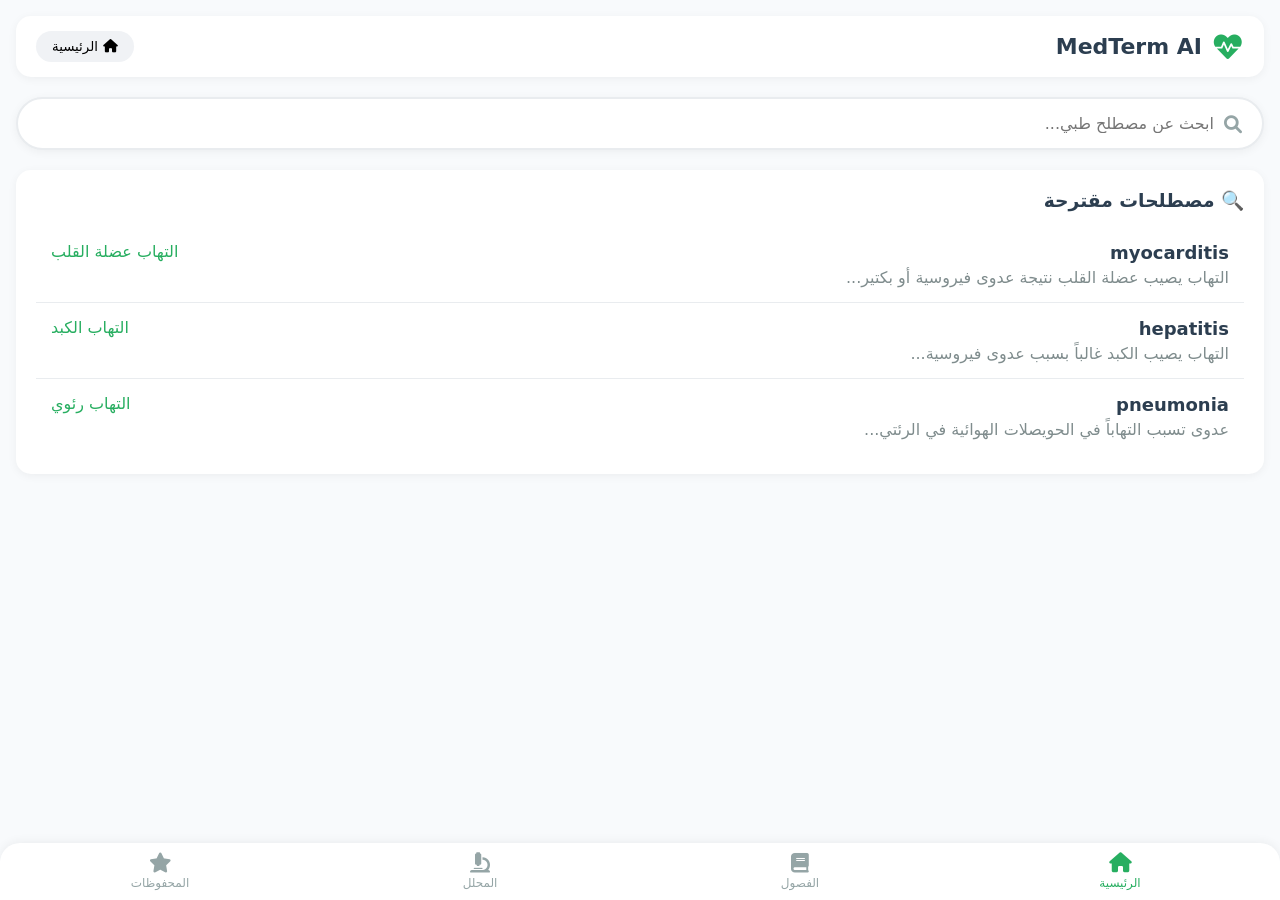
==== commit 01531bf7: "Update index.html" ====
--- a/index.html
+++ b/index.html
@@ -3,9 +3,9 @@
 <head>
     <meta charset="UTF-8">
     <meta name="viewport" content="width=device-width, initial-scale=1.0">
-    <title>MedTerm AI - منصة المصطلحات الطبية الذكية</title>
+    <title>MedTerm AI - المصطلحات الطبية الذكية</title>
     
-    <!-- Font Awesome للأيقونات -->
+    <!-- Font Awesome -->
     <link rel="stylesheet" href="https://cdnjs.cloudflare.com/ajax/libs/font-awesome/6.0.0-beta3/css/all.min.css">
     
     <style>
@@ -13,7 +13,7 @@
             margin: 0;
             padding: 0;
             box-sizing: border-box;
-            font-family: system-ui, -apple-system, 'Segoe UI', Tahoma, Arial, sans-serif;
+            font-family: system-ui, 'Segoe UI', Tahoma, Arial, sans-serif;
         }
         
         body {
@@ -23,7 +23,7 @@
             padding-bottom: 80px;
         }
         
-        /* الهيدر العلوي */
+        /* الهيدر */
         .header {
             background: white;
             padding: 15px 20px;
@@ -52,14 +52,15 @@
             color: #2c3e50;
         }
         
-        .lang-btn {
+        .back-btn {
             background: #f0f2f5;
             border: none;
             padding: 8px 16px;
             border-radius: 30px;
-            font-weight: 600;
             cursor: pointer;
-            color: #2c3e50;
+            display: flex;
+            align-items: center;
+            gap: 5px;
         }
         
         /* صندوق البحث */
@@ -96,7 +97,6 @@
             box-shadow: 0 2px 10px rgba(0,0,0,0.05);
             margin-top: 10px;
             margin-bottom: 20px;
-            display: none;
         }
         
         .result-item {
@@ -126,156 +126,214 @@
             font-size: 16px;
         }
         
-        .no-results {
+        /* بطاقة التفاصيل */
+        .detail-card {
+            background: white;
+            border-radius: 20px;
+            padding: 25px;
+            box-shadow: 0 4px 20px rgba(0,0,0,0.08);
+            margin-bottom: 20px;
+        }
+        
+        .term-header {
+            display: flex;
+            justify-content: space-between;
+            align-items: center;
+            margin-bottom: 20px;
+            border-bottom: 2px solid #f0f2f5;
+            padding-bottom: 20px;
+        }
+        
+        .term-title {
+            font-size: 36px;
+            font-weight: 700;
+            color: #2c3e50;
+        }
+        
+        .term-arabic {
+            font-size: 28px;
+            color: #27ae60;
+            margin-top: 5px;
+        }
+        
+        .save-btn {
+            background: #f8f9fa;
+            border: none;
+            width: 50px;
+            height: 50px;
+            border-radius: 50%;
+            font-size: 24px;
+            color: #f1c40f;
+            cursor: pointer;
+            transition: all 0.2s;
+        }
+        
+        .save-btn.saved {
+            background: #f1c40f;
+            color: white;
+        }
+        
+        .pronunciation {
+            background: #f0f2f5;
+            padding: 10px 15px;
+            border-radius: 30px;
+            display: inline-block;
+            margin: 10px 0;
+            font-size: 18px;
+        }
+        
+        .pronunciation i {
+            margin-left: 8px;
+            color: #27ae60;
+        }
+        
+        .info-grid {
+            display: grid;
+            grid-template-columns: repeat(2, 1fr);
+            gap: 15px;
+            margin: 20px 0;
+        }
+        
+        .info-item {
+            background: #f8fafc;
+            padding: 15px;
+            border-radius: 12px;
+        }
+        
+        .info-label {
+            font-size: 14px;
+            color: #7f8c8d;
+            margin-bottom: 5px;
+        }
+        
+        .info-value {
+            font-size: 18px;
+            font-weight: 600;
+            color: #27ae60;
+        }
+        
+        .latin-term {
+            font-family: 'Courier New', monospace;
+            background: #2c3e50;
+            color: white;
+            padding: 10px 15px;
+            border-radius: 10px;
+            margin: 15px 0;
             text-align: center;
-            padding: 40px 20px;
-            color: #95a5a6;
-        }
-        
-        .no-results i {
-            font-size: 48px;
-            margin-bottom: 15px;
-            color: #bdc3c7;
-        }
-        
-        /* شبكة البطاقات */
-        .grid-3 {
+            font-size: 20px;
+        }
+        
+        .section-title {
+            font-size: 20px;
+            margin: 25px 0 15px;
+            display: flex;
+            align-items: center;
+            gap: 10px;
+            color: #2c3e50;
+        }
+        
+        .section-title i {
+            color: #27ae60;
+        }
+        
+        .parts-container {
             display: grid;
             grid-template-columns: repeat(3, 1fr);
-            gap: 12px;
-            margin-bottom: 30px;
-        }
-        
-        .card {
-            background: white;
-            padding: 20px 10px;
+            gap: 15px;
+            margin: 20px 0;
+        }
+        
+        .part-card {
+            background: linear-gradient(135deg, #667eea 0%, #764ba2 100%);
+            color: white;
+            padding: 20px;
             border-radius: 15px;
             text-align: center;
-            text-decoration: none;
-            color: #1e2a3a;
-            box-shadow: 0 2px 10px rgba(0,0,0,0.05);
-            display: flex;
-            flex-direction: column;
-            align-items: center;
-            gap: 8px;
-            cursor: pointer;
-            transition: transform 0.2s;
-        }
-        
-        .card:hover {
-            transform: translateY(-3px);
-            box-shadow: 0 4px 15px rgba(0,0,0,0.1);
-        }
-        
-        .card i {
-            font-size: 28px;
-            color: #27ae60;
-        }
-        
-        /* عناوين الأقسام */
-        .section-title {
+        }
+        
+        .part-type {
+            font-size: 14px;
+            opacity: 0.9;
+            margin-bottom: 10px;
+        }
+        
+        .part-value {
+            font-size: 24px;
+            font-weight: 700;
+            margin-bottom: 10px;
+        }
+        
+        .part-meaning {
+            font-size: 16px;
+            background: rgba(255,255,255,0.2);
+            padding: 5px;
+            border-radius: 8px;
+        }
+        
+        .anatomy-section {
+            background: #f8fafc;
+            padding: 20px;
+            border-radius: 15px;
+            margin: 20px 0;
+        }
+        
+        .location-text {
+            line-height: 1.8;
+            margin: 15px 0;
+        }
+        
+        .nearby-organs {
+            display: flex;
+            flex-wrap: wrap;
+            gap: 10px;
+            margin: 15px 0;
+        }
+        
+        .organ-tag {
+            background: #e9ecef;
+            padding: 8px 15px;
+            border-radius: 30px;
+            font-size: 14px;
+        }
+        
+        .disease-item {
+            background: white;
+            padding: 20px;
+            border-radius: 12px;
+            margin-bottom: 15px;
+            border-right: 4px solid #e74c3c;
+        }
+        
+        .disease-name {
             font-size: 18px;
-            margin: 25px 0 15px;
-            display: flex;
-            align-items: center;
-            gap: 8px;
-            color: #2c3e50;
-        }
-        
-        .section-title i {
-            color: #27ae60;
-        }
-        
-        /* شبكة الفصول */
-        .chapters-grid {
-            display: grid;
-            grid-template-columns: repeat(2, 1fr);
-            gap: 10px;
-            margin-bottom: 20px;
-        }
-        
-        .chapter-item {
-            background: white;
-            padding: 15px;
-            border-radius: 12px;
-            text-align: center;
-            box-shadow: 0 2px 10px rgba(0,0,0,0.05);
-            cursor: pointer;
-            transition: all 0.2s;
-        }
-        
-        .chapter-item:hover {
-            background: #27ae60;
-            color: white;
-        }
-        
-        .chapter-item:hover .chapter-number {
-            color: white;
-        }
-        
-        .chapter-number {
-            color: #27ae60;
-            font-weight: bold;
-            font-size: 20px;
-            margin-bottom: 5px;
-        }
-        
-        /* قائمة الأجهزة (تمرير أفقي) */
-        .systems-scroll {
-            display: flex;
-            overflow-x: auto;
-            gap: 12px;
-            padding: 5px 0 15px;
-            margin-bottom: 20px;
-        }
-        
-        .system-card {
-            min-width: 130px;
-            background: white;
-            padding: 15px;
-            border-radius: 12px;
-            text-align: center;
-            box-shadow: 0 2px 10px rgba(0,0,0,0.05);
-            cursor: pointer;
-            transition: all 0.2s;
-        }
-        
-        .system-card:hover {
-            background: #27ae60;
-            color: white;
-        }
-        
-        .system-card:hover i {
-            color: white;
-        }
-        
-        .system-card i {
-            font-size: 32px;
-            color: #27ae60;
-            margin-bottom: 8px;
-        }
-        
-        /* الاختصارات */
-        .abbrev-container {
+            font-weight: 600;
+            color: #e74c3c;
+            margin-bottom: 10px;
+        }
+        
+        .symptoms {
             display: flex;
             flex-wrap: wrap;
             gap: 8px;
-            margin-bottom: 20px;
-        }
-        
-        .abbrev-item {
-            background: white;
-            padding: 8px 16px;
-            border-radius: 30px;
-            font-weight: 600;
-            box-shadow: 0 2px 10px rgba(0,0,0,0.05);
-            cursor: pointer;
-            transition: all 0.2s;
-        }
-        
-        .abbrev-item:hover {
-            background: #27ae60;
-            color: white;
+            margin: 10px 0;
+        }
+        
+        .symptom-tag {
+            background: #fee;
+            color: #e74c3c;
+            padding: 5px 12px;
+            border-radius: 20px;
+            font-size: 13px;
+        }
+        
+        .treatment-tag {
+            background: #e8f5e9;
+            color: #27ae60;
+            padding: 5px 12px;
+            border-radius: 20px;
+            font-size: 13px;
+            display: inline-block;
+            margin: 3px;
         }
         
         /* الشريط السفلي */
@@ -291,7 +349,6 @@
             border-top-left-radius: 20px;
             border-top-right-radius: 20px;
             box-shadow: 0 -2px 10px rgba(0,0,0,0.05);
-            z-index: 100;
         }
         
         .nav-item {
@@ -314,76 +371,17 @@
             color: #27ae60;
         }
         
-        /* النوافذ المنبثقة */
-        .modal {
-            display: none;
-            position: fixed;
-            top: 0;
-            left: 0;
-            right: 0;
-            bottom: 0;
-            background: rgba(0,0,0,0.5);
-            align-items: center;
-            justify-content: center;
-            z-index: 1000;
-        }
-        
-        .modal.active {
-            display: flex;
-        }
-        
-        .modal-content {
-            background: white;
-            width: 90%;
-            max-width: 500px;
-            border-radius: 20px;
-            overflow: hidden;
-            max-height: 80vh;
-            overflow-y: auto;
-        }
-        
-        .modal-header {
-            background: #2c3e50;
-            color: white;
-            padding: 15px 20px;
-            display: flex;
-            justify-content: space-between;
-            align-items: center;
-        }
-        
-        .close {
-            font-size: 28px;
-            cursor: pointer;
-        }
-        
-        .modal-body {
-            padding: 20px;
-        }
-        
-        /* زر التحميل */
-        .loading {
-            text-align: center;
-            padding: 30px;
-            color: #95a5a6;
-        }
-        
-        .loading i {
-            font-size: 40px;
-            margin-bottom: 10px;
-            color: #27ae60;
-        }
-        
-        /* زر الرجوع */
         .back-button {
             background: #e9ecef;
             border: none;
-            padding: 10px 20px;
+            padding: 12px 25px;
             border-radius: 30px;
             cursor: pointer;
             display: inline-flex;
             align-items: center;
-            gap: 5px;
-            margin-top: 15px;
+            gap: 8px;
+            margin-top: 20px;
+            font-size: 16px;
         }
     </style>
 </head>
@@ -394,7 +392,9 @@
             <i class="fas fa-heartbeat"></i>
             <h1>MedTerm AI</h1>
         </div>
-        <button class="lang-btn" onclick="toggleLang()">EN</button>
+        <button class="back-btn" onclick="showHome()">
+            <i class="fas fa-home"></i> الرئيسية
+        </button>
     </div>
 
     <!-- البحث -->
@@ -403,63 +403,8 @@
         <input type="text" id="searchInput" placeholder="ابحث عن مصطلح طبي..." autocomplete="off">
     </div>
 
-    <!-- نتائج البحث -->
-    <div class="search-results" id="searchResults">
-        <div class="no-results">
-            <i class="fas fa-search"></i>
-            <p>ابدأ بالكتابة للبحث...</p>
-            <p style="font-size: 14px; margin-top: 10px;">جرب: heart, التهاب, كبد, عظام</p>
-        </div>
-    </div>
-
-    <!-- بطاقات الوصول السريع -->
-    <div class="grid-3">
-        <div class="card" onclick="openSection('chapters')">
-            <i class="fas fa-book"></i>
-            <span>الفصول</span>
-        </div>
-        <div class="card" onclick="openSection('analyzer')">
-            <i class="fas fa-microscope"></i>
-            <span>المحلل</span>
-        </div>
-        <div class="card" onclick="openQuiz()">
-            <i class="fas fa-question-circle"></i>
-            <span>اختبار</span>
-        </div>
-        <div class="card" onclick="openSection('abbreviations')">
-            <i class="fas fa-font"></i>
-            <span>اختصارات</span>
-        </div>
-        <div class="card" onclick="openSection('systems')">
-            <i class="fas fa-bone"></i>
-            <span>أجهزة</span>
-        </div>
-        <div class="card" onclick="openSection('flashcards')">
-            <i class="fas fa-layer-group"></i>
-            <span>بطاقات</span>
-        </div>
-    </div>
-
-    <!-- قسم الفصول -->
-    <h2 class="section-title">
-        <i class="fas fa-book-open"></i>
-        الفصول الدراسية
-    </h2>
-    <div class="chapters-grid" id="chaptersList"></div>
-
-    <!-- قسم الأجهزة -->
-    <h2 class="section-title">
-        <i class="fas fa-bone"></i>
-        الأجهزة التشريحية
-    </h2>
-    <div class="systems-scroll" id="systemsList"></div>
-
-    <!-- قسم الاختصارات -->
-    <h2 class="section-title">
-        <i class="fas fa-bolt"></i>
-        اختصارات هامة
-    </h2>
-    <div class="abbrev-container" id="abbrevList"></div>
+    <!-- المحتوى الرئيسي -->
+    <div id="mainContent"></div>
 
     <!-- الشريط السفلي -->
     <div class="bottom-nav">
@@ -467,104 +412,305 @@
             <i class="fas fa-home"></i>
             <span>الرئيسية</span>
         </div>
-        <div class="nav-item" onclick="openSection('chapters')">
+        <div class="nav-item" onclick="showChapters()">
             <i class="fas fa-book"></i>
             <span>الفصول</span>
         </div>
-        <div class="nav-item" onclick="openSection('analyzer')">
+        <div class="nav-item" onclick="showAnalyzer()">
             <i class="fas fa-microscope"></i>
             <span>المحلل</span>
         </div>
-        <div class="nav-item" onclick="openSearch()">
-            <i class="fas fa-search"></i>
-            <span>البحث</span>
-        </div>
-        <div class="nav-item" onclick="openSection('saved')">
+        <div class="nav-item" onclick="showSaved()">
             <i class="fas fa-star"></i>
-            <span>محفوظات</span>
+            <span>المحفوظات</span>
         </div>
     </div>
 
-    <!-- نافذة البحث -->
-    <div id="searchModal" class="modal">
-        <div class="modal-content">
-            <div class="modal-header">
-                <h3>البحث المتقدم</h3>
-                <span class="close" onclick="closeModal('searchModal')">&times;</span>
-            </div>
-            <div class="modal-body">
-                <input type="text" id="modalSearch" placeholder="اكتب كلمة البحث..." style="width:100%; padding:12px; margin-bottom:15px; border:2px solid #e9ecef; border-radius:8px;">
-                <div id="modalResults"></div>
-            </div>
-        </div>
-    </div>
-
-    <!-- نافذة الاختبار -->
-    <div id="quizModal" class="modal">
-        <div class="modal-content">
-            <div class="modal-header">
-                <h3>اختبار سريع</h3>
-                <span class="close" onclick="closeModal('quizModal')">&times;</span>
-            </div>
-            <div class="modal-body" id="quizBody">
-                <div class="loading">
-                    <i class="fas fa-spinner fa-spin"></i>
-                    <p>جاري تحميل الأسئلة...</p>
+    <script>
+        // ==================== قاعدة البيانات الموسعة ====================
+        const terms = [
+            { 
+                id: 1, 
+                term: "myocarditis", 
+                arabic: "التهاب عضلة القلب", 
+                latin: "myocarditis",
+                pronunciation: "مايو-كار-داي-تس",
+                definition: "التهاب يصيب عضلة القلب نتيجة عدوى فيروسية أو بكتيرية",
+                
+                // تحليل الكلمة
+                parts: {
+                    prefix: { value: "myo", meaning: "عضلة", function: "يشير إلى العضلة" },
+                    root: { value: "card", meaning: "قلب", function: "يشير إلى القلب" },
+                    suffix: { value: "itis", meaning: "التهاب", function: "يشير إلى وجود التهاب" }
+                },
+                
+                // المعلومات التشريحية
+                system: "الجهاز القلبي الوعائي",
+                systemFunction: "ضخ الدم وتوزيعه في جميع أنحاء الجسم",
+                location: "يقع القلب في التجويف الصدري خلف عظم القص وبين الرئتين، مائلاً قليلاً إلى الجهة اليسرى",
+                nearbyOrgans: ["الرئتين", "القصبة الهوائية", "المريء", "الحجاب الحاجز", "الأبهر"],
+                
+                // الأمراض المرتبطة
+                diseases: [
+                    {
+                        name: "فشل القلب",
+                        symptoms: ["ضيق نفس", "تورم الأطراف", "إرهاق", "تسارع ضربات القلب"],
+                        treatments: ["مدرات البول", "مثبطات ACE", "حاصرات بيتا", "زراعة القلب في الحالات المتقدمة"]
+                    },
+                    {
+                        name: "اعتلال عضلة القلب",
+                        symptoms: ["ألم صدر", "دوخة", "إغماء", "عدم انتظام ضربات القلب"],
+                        treatments: ["أدوية تنظيم ضربات القلب", "جهاز تنظيم ضربات القلب", "زراعة القلب"]
+                    }
+                ],
+                
+                keywords: ["heart", "قلب", "عضلة", "التهاب", "عضلة القلب"]
+            },
+            
+            { 
+                id: 2, 
+                term: "hepatitis", 
+                arabic: "التهاب الكبد", 
+                latin: "hepatitis",
+                pronunciation: "هي-با-تاي-تس",
+                definition: "التهاب يصيب الكبد غالباً بسبب عدوى فيروسية",
+                
+                parts: {
+                    prefix: { value: "hepat", meaning: "كبد", function: "يشير إلى الكبد" },
+                    suffix: { value: "itis", meaning: "التهاب", function: "يشير إلى وجود التهاب" }
+                },
+                
+                system: "الجهاز الهضمي",
+                systemFunction: "هضم الطعام وامتصاص العناصر الغذائية والتخلص من السموم",
+                location: "يقع الكبد في الربع العلوي الأيمن من البطن، أسفل الحجاب الحاجز",
+                nearbyOrgans: ["المرارة", "المعدة", "الاثنا عشر", "البنكرياس", "القولون"],
+                
+                diseases: [
+                    {
+                        name: "التهاب الكبد الفيروسي A",
+                        symptoms: ["يرقان", "إرهاق", "غثيان", "ألم بطني", "حمى"],
+                        treatments: ["راحة", "تغذية جيدة", "سوائل", "الوقاية باللقاح"]
+                    },
+                    {
+                        name: "التهاب الكبد B",
+                        symptoms: ["اصفرار الجلد والعينين", "بول داكن", "ألم مفصلي", "غثيان"],
+                        treatments: ["مضادات فيروسية", "إنترفيرون", "زراعة الكبد في الحالات المتقدمة"]
+                    },
+                    {
+                        name: "التهاب الكبد C",
+                        symptoms: ["تعب مزمن", "ألم عضلي", "حمى خفيفة", "ضعف الشهية"],
+                        treatments: ["مضادات فيروسية مباشرة", "زراعة الكبد"]
+                    }
+                ],
+                
+                keywords: ["liver", "كبد", "التهاب", "فيروس"]
+            },
+            
+            { 
+                id: 3, 
+                term: "pneumonia", 
+                arabic: "التهاب رئوي", 
+                latin: "pneumonia",
+                pronunciation: "نيو-مو-نيا",
+                definition: "عدوى تسبب التهاباً في الحويصلات الهوائية في الرئتين",
+                
+                parts: {
+                    prefix: { value: "pneumon", meaning: "رئة", function: "يشير إلى الرئة" },
+                    suffix: { value: "ia", meaning: "حالة مرضية", function: "يشير إلى حالة مرضية" }
+                },
+                
+                system: "الجهاز التنفسي",
+                systemFunction: "تبادل الغازات (الأكسجين وثاني أكسيد الكربون) بين الدم والهواء",
+                location: "تقع الرئتان في التجويف الصدري، على جانبي القلب",
+                nearbyOrgans: ["القلب", "القصبة الهوائية", "الأضلاع", "الحجاب الحاجز"],
+                
+                diseases: [
+                    {
+                        name: "الالتهاب الرئوي الجرثومي",
+                        symptoms: ["حمى عالية", "قشعريرة", "سعال مع بلغم", "ألم صدر", "ضيق تنفس"],
+                        treatments: ["مضادات حيوية", "مسكنات ألم", "أكسجين", "سوائل وريدية"]
+                    },
+                    {
+                        name: "الالتهاب الرئوي الفيروسي",
+                        symptoms: ["حمى", "سعال جاف", "صداع", "ألم عضلي", "إرهاق"],
+                        treatments: ["مضادات فيروسية", "مسكنات", "راحة", "سوائل"]
+                    }
+                ],
+                
+                keywords: ["lung", "رئة", "التهاب", "pneumonia"]
+            }
+        ];
+
+        // المصطلحات المحفوظة
+        let savedTerms = JSON.parse(localStorage.getItem('savedTerms') || '[]');
+
+        // عناصر الصفحة
+        const mainContent = document.getElementById('mainContent');
+        const searchInput = document.getElementById('searchInput');
+
+        // ==================== عرض الصفحة الرئيسية ====================
+        function showHome() {
+            mainContent.innerHTML = `
+                <div class="search-results">
+                    <h3 style="margin-bottom: 15px; color: #2c3e50;">🔍 مصطلحات مقترحة</h3>
+                    ${terms.map(term => `
+                        <div class="result-item" onclick="showTermDetail(${term.id})">
+                            <div style="display: flex; justify-content: space-between;">
+                                <div class="result-term">${term.term}</div>
+                                <span style="color: #27ae60;">${term.arabic}</span>
+                            </div>
+                            <div style="color: #7f8c8d; margin-top: 5px;">${term.definition.substring(0, 50)}...</div>
+                        </div>
+                    `).join('')}
                 </div>
-            </div>
-        </div>
-    </div>
-
-    <script>
-        // ==================== قاعدة البيانات ====================
-        const terms = [
-            { id: 1, term: "myocarditis", arabic: "التهاب عضلة القلب", definition: "Inflammation of heart muscle", system: "قلب", chapter: 5, keywords: ["heart", "قلب", "عضلة"] },
-            { id: 2, term: "osteoporosis", arabic: "هشاشة العظام", definition: "Condition of porous bones", system: "هيكلي", chapter: 4, keywords: ["bone", "عظام", "هشاشة"] },
-            { id: 3, term: "gastroenteritis", arabic: "التهاب المعدة والأمعاء", definition: "Inflammation of stomach and intestines", system: "هضمي", chapter: 8, keywords: ["stomach", "معدة", "أمعاء"] },
-            { id: 4, term: "nephrolithiasis", arabic: "حصى الكلى", definition: "Presence of kidney stones", system: "بولي", chapter: 9, keywords: ["kidney", "كلية", "كلى", "حصى"] },
-            { id: 5, term: "hyperthyroidism", arabic: "فرط نشاط الغدة الدرقية", definition: "Overactive thyroid", system: "غدد صماء", chapter: 10, keywords: ["thyroid", "درقية", "غدة"] },
-            { id: 6, term: "pneumonia", arabic: "التهاب رئوي", definition: "Infection of the lungs", system: "تنفسي", chapter: 7, keywords: ["lung", "رئة", "رئوي"] },
-            { id: 7, term: "leukemia", arabic: "ابيضاض الدم", definition: "Cancer of blood-forming tissues", system: "دم", chapter: 6, keywords: ["blood", "دم", "سرطان"] },
-            { id: 8, term: "arthritis", arabic: "التهاب المفاصل", definition: "Inflammation of joints", system: "هيكلي", chapter: 4, keywords: ["joint", "مفصل", "مفاصل"] },
-            { id: 9, term: "hepatitis", arabic: "التهاب الكبد", definition: "Inflammation of liver", system: "هضمي", chapter: 8, keywords: ["liver", "كبد", "التهاب"] },
-            { id: 10, term: "cystitis", arabic: "التهاب المثانة", definition: "Inflammation of bladder", system: "بولي", chapter: 9, keywords: ["bladder", "مثانة"] },
-            { id: 11, term: "cardiology", arabic: "طب القلب", definition: "Study of the heart", system: "قلب", chapter: 5, keywords: ["heart", "قلب"] },
-            { id: 12, term: "cardiomegaly", arabic: "تضخم القلب", definition: "Enlargement of the heart", system: "قلب", chapter: 5, keywords: ["heart", "قلب", "تضخم"] },
-            { id: 13, term: "tachycardia", arabic: "تسارع القلب", definition: "Rapid heart rate", system: "قلب", chapter: 5, keywords: ["heart", "قلب", "سرعة"] },
-            { id: 14, term: "bradycardia", arabic: "بطء القلب", definition: "Slow heart rate", system: "قلب", chapter: 5, keywords: ["heart", "قلب", "بطء"] },
-            { id: 15, term: "hypertension", arabic: "ارتفاع ضغط الدم", definition: "High blood pressure", system: "قلب", chapter: 5, keywords: ["blood", "ضغط", "دم"] }
-        ];
-
-        const chapters = [1,2,3,4,5,6,7,8,9,10,11];
-        
-        const systems = [
-            { id: "cardio", name: "الجهاز القلبي", icon: "heart", count: 25 },
-            { id: "skeletal", name: "الجهاز الهيكلي", icon: "bone", count: 30 },
-            { id: "respiratory", name: "الجهاز التنفسي", icon: "lungs", count: 20 },
-            { id: "digestive", name: "الجهاز الهضمي", icon: "stethoscope", count: 28 },
-            { id: "urinary", name: "الجهاز البولي", icon: "tint", count: 18 },
-            { id: "nervous", name: "الجهاز العصبي", icon: "brain", count: 22 }
-        ];
-
-        const abbreviations = [
-            "CNS", "BP", "ECG", "MRI", "CT", "HIV", "AIDS", "COPD", 
-            "ICU", "CPR", "DNA", "RNA", "WHO", "FDA", "BMI", "UTI"
-        ];
-
-        // ==================== عناصر الصفحة ====================
-        const searchInput = document.getElementById('searchInput');
-        const searchResults = document.getElementById('searchResults');
-
-        // ==================== دوال البحث ====================
+            `;
+        }
+
+        // ==================== عرض تفاصيل المصطلح ====================
+        function showTermDetail(id) {
+            const term = terms.find(t => t.id === id);
+            if (!term) return;
+
+            const isSaved = savedTerms.includes(id);
+            
+            let partsHtml = '';
+            if (term.parts) {
+                partsHtml = '<div class="parts-container">';
+                
+                if (term.parts.prefix) {
+                    partsHtml += `
+                        <div class="part-card">
+                            <div class="part-type">بادئة (Prefix)</div>
+                            <div class="part-value">${term.parts.prefix.value}</div>
+                            <div class="part-meaning">${term.parts.prefix.meaning}</div>
+                            <div style="font-size: 12px; margin-top: 10px;">${term.parts.prefix.function}</div>
+                        </div>
+                    `;
+                }
+                
+                if (term.parts.root) {
+                    partsHtml += `
+                        <div class="part-card">
+                            <div class="part-type">جذر (Root)</div>
+                            <div class="part-value">${term.parts.root.value}</div>
+                            <div class="part-meaning">${term.parts.root.meaning}</div>
+                            <div style="font-size: 12px; margin-top: 10px;">${term.parts.root.function}</div>
+                        </div>
+                    `;
+                }
+                
+                if (term.parts.suffix) {
+                    partsHtml += `
+                        <div class="part-card">
+                            <div class="part-type">لاحقة (Suffix)</div>
+                            <div class="part-value">${term.parts.suffix.value}</div>
+                            <div class="part-meaning">${term.parts.suffix.meaning}</div>
+                            <div style="font-size: 12px; margin-top: 10px;">${term.parts.suffix.function}</div>
+                        </div>
+                    `;
+                }
+                
+                partsHtml += '</div>';
+            }
+
+            let diseasesHtml = '';
+            if (term.diseases) {
+                diseasesHtml = '<div style="margin-top: 30px;">';
+                term.diseases.forEach(disease => {
+                    diseasesHtml += `
+                        <div class="disease-item">
+                            <div class="disease-name">📌 ${disease.name}</div>
+                            <div style="margin: 15px 0;">
+                                <strong>الأعراض:</strong>
+                                <div class="symptoms">
+                                    ${disease.symptoms.map(s => `<span class="symptom-tag">${s}</span>`).join('')}
+                                </div>
+                            </div>
+                            <div>
+                                <strong>العلاج:</strong>
+                                <div style="margin-top: 10px;">
+                                    ${disease.treatments.map(t => `<span class="treatment-tag">${t}</span>`).join('')}
+                                </div>
+                            </div>
+                        </div>
+                    `;
+                });
+                diseasesHtml += '</div>';
+            }
+
+            mainContent.innerHTML = `
+                <div class="detail-card">
+                    <div class="term-header">
+                        <div>
+                            <div class="term-title">${term.term}</div>
+                            <div class="term-arabic">${term.arabic}</div>
+                        </div>
+                        <button class="save-btn ${isSaved ? 'saved' : ''}" onclick="toggleSave(${term.id})">
+                            <i class="${isSaved ? 'fas' : 'far'} fa-star"></i>
+                        </button>
+                    </div>
+
+                    <div class="pronunciation">
+                        <i class="fas fa-microphone"></i> النطق: ${term.pronunciation}
+                    </div>
+
+                    <div class="latin-term">
+                        <i class="fas fa-scroll"></i> الاسم اللاتيني: ${term.latin}
+                    </div>
+
+                    <div style="line-height: 1.8; margin: 20px 0;">
+                        <strong>📝 التعريف:</strong> ${term.definition}
+                    </div>
+
+                    <h3 class="section-title">
+                        <i class="fas fa-puzzle-piece"></i> تحليل المصطلح
+                    </h3>
+                    ${partsHtml}
+
+                    <h3 class="section-title">
+                        <i class="fas fa-heartbeat"></i> معلومات الجهاز
+                    </h3>
+                    <div class="anatomy-section">
+                        <div class="info-grid">
+                            <div class="info-item">
+                                <div class="info-label">الجهاز</div>
+                                <div class="info-value">${term.system}</div>
+                            </div>
+                            <div class="info-item">
+                                <div class="info-label">وظيفة الجهاز</div>
+                                <div class="info-value">${term.systemFunction}</div>
+                            </div>
+                        </div>
+                        
+                        <div style="margin: 20px 0;">
+                            <strong>📍 الموقع التشريحي:</strong>
+                            <div class="location-text">${term.location}</div>
+                        </div>
+
+                        <div>
+                            <strong>🫁 الأعضاء المجاورة:</strong>
+                            <div class="nearby-organs">
+                                ${term.nearbyOrgans.map(organ => `<span class="organ-tag">${organ}</span>`).join('')}
+                            </div>
+                        </div>
+                    </div>
+
+                    <h3 class="section-title">
+                        <i class="fas fa-disease"></i> الأمراض المرتبطة
+                    </h3>
+                    ${diseasesHtml}
+
+                    <button class="back-button" onclick="showHome()">
+                        <i class="fas fa-arrow-right"></i> عودة للرئيسية
+                    </button>
+                </div>
+            `;
+        }
+
+        // ==================== البحث ====================
         function search(query) {
             if (!query || query.length < 2) {
-                searchResults.style.display = 'block';
-                searchResults.innerHTML = `
-                    <div class="no-results">
-                        <i class="fas fa-search"></i>
-                        <p>اكتب حرفين على الأقل للبحث</p>
-                    </div>
-                `;
+                showHome();
                 return;
             }
 
@@ -574,179 +720,83 @@
                 return (
                     term.term.toLowerCase().includes(query) ||
                     term.arabic.includes(query) ||
-                    term.definition.toLowerCase().includes(query) ||
-                    (term.keywords && term.keywords.some(k => k.toLowerCase().includes(query)))
+                    (term.keywords && term.keywords.some(k => k.includes(query)))
                 );
             });
 
-            searchResults.style.display = 'block';
-            
             if (results.length === 0) {
-                searchResults.innerHTML = `
-                    <div class="no-results">
-                        <i class="fas fa-frown"></i>
-                        <p>لا توجد نتائج لـ "${query}"</p>
-                        <p style="font-size: 14px; margin-top: 10px;">جرب: heart, التهاب, كبد, عظام</p>
+                mainContent.innerHTML = `
+                    <div class="search-results">
+                        <div style="text-align: center; padding: 40px;">
+                            <i class="fas fa-frown" style="font-size: 48px; color: #95a5a6;"></i>
+                            <p style="margin-top: 20px;">لا توجد نتائج لـ "${query}"</p>
+                        </div>
                     </div>
                 `;
                 return;
             }
 
-            let html = '';
-            results.forEach(term => {
-                html += `
-                    <div class="result-item" onclick="showTerm(${term.id})">
-                        <div style="display: flex; justify-content: space-between;">
-                            <div class="result-term">${term.term}</div>
-                            <span style="background: #e8f5e9; color: #27ae60; padding: 3px 10px; border-radius: 20px; font-size: 12px;">فصل ${term.chapter}</span>
-                        </div>
-                        <div class="result-arabic">${term.arabic}</div>
-                        <div style="font-size: 14px; color: #7f8c8d; margin-top: 5px;">${term.definition}</div>
+            mainContent.innerHTML = `
+                <div class="search-results">
+                    <h3 style="margin-bottom: 15px;">نتائج البحث عن "${query}" (${results.length})</h3>
+                    ${results.map(term => `
+                        <div class="result-item" onclick="showTermDetail(${term.id})">
+                            <div style="display: flex; justify-content: space-between;">
+                                <div class="result-term">${term.term}</div>
+                                <span style="color: #27ae60;">${term.arabic}</span>
+                            </div>
+                            <div style="color: #7f8c8d; margin-top: 5px;">${term.definition.substring(0, 60)}...</div>
+                        </div>
+                    `).join('')}
+                </div>
+            `;
+        }
+
+        // ==================== حفظ/إزالة من المفضلة ====================
+        function toggleSave(id) {
+            if (savedTerms.includes(id)) {
+                savedTerms = savedTerms.filter(t => t !== id);
+            } else {
+                savedTerms.push(id);
+            }
+            localStorage.setItem('savedTerms', JSON.stringify(savedTerms));
+            showTermDetail(id); // إعادة تحميل الصفحة لتحديث الزر
+        }
+
+        // ==================== دوال التنقل ====================
+        function showChapters() {
+            alert('📚 الفصول - قريباً');
+        }
+
+        function showAnalyzer() {
+            alert('🔬 المحلل الطبي - قريباً');
+        }
+
+        function showSaved() {
+            const saved = terms.filter(t => savedTerms.includes(t.id));
+            if (saved.length === 0) {
+                mainContent.innerHTML = `
+                    <div class="search-results" style="text-align: center; padding: 40px;">
+                        <i class="far fa-star" style="font-size: 48px; color: #f1c40f;"></i>
+                        <p style="margin-top: 20px;">لا توجد مصطلحات محفوظة</p>
                     </div>
                 `;
-            });
-            
-            searchResults.innerHTML = html;
-        }
-
-        function showTerm(id) {
-            const term = terms.find(t => t.id === id);
-            if (term) {
-                searchResults.innerHTML = `
-                    <div style="padding: 10px;">
-                        <div style="display: flex; justify-content: space-between; margin-bottom: 20px;">
-                            <h2 style="color: #2c3e50;">${term.term}</h2>
-                            <i class="far fa-star" style="font-size: 24px; color: #f1c40f; cursor: pointer;" onclick="saveTerm(${term.id})" id="star-${term.id}"></i>
-                        </div>
-                        <div style="font-size: 24px; color: #27ae60; margin-bottom: 15px;">${term.arabic}</div>
-                        <div style="background: #f8fafc; padding: 15px; border-radius: 10px; line-height: 1.8; margin-bottom: 15px;">
-                            <strong>التعريف:</strong> ${term.definition}
-                        </div>
-                        <div style="display: flex; gap: 10px; margin-bottom: 15px;">
-                            <span style="background: #e9ecef; padding: 5px 12px; border-radius: 20px;">الجهاز: ${term.system}</span>
-                            <span style="background: #e9ecef; padding: 5px 12px; border-radius: 20px;">الفصل: ${term.chapter}</span>
-                        </div>
-                        <button class="back-button" onclick="searchInput.value=''; search(''); searchInput.focus();">
-                            <i class="fas fa-arrow-right"></i> عودة للبحث
-                        </button>
-                    </div>
-                `;
+                return;
             }
-        }
-
-        // ==================== دوال الحفظ ====================
-        let savedTerms = JSON.parse(localStorage.getItem('savedTerms') || '[]');
-
-        function saveTerm(id) {
-            const star = document.getElementById(`star-${id}`);
-            if (savedTerms.includes(id)) {
-                savedTerms = savedTerms.filter(t => t !== id);
-                star.className = 'far fa-star';
-            } else {
-                savedTerms.push(id);
-                star.className = 'fas fa-star';
-            }
-            localStorage.setItem('savedTerms', JSON.stringify(savedTerms));
-        }
-
-        // ==================== دوال التحميل الأولي ====================
-        function loadChapters() {
-            const container = document.getElementById('chaptersList');
-            let html = '';
-            chapters.forEach(ch => {
-                const count = terms.filter(t => t.chapter === ch).length;
-                html += `
-                    <div class="chapter-item" onclick="openChapter(${ch})">
-                        <div class="chapter-number">${ch}</div>
-                        <div>الفصل ${ch}</div>
-                        <div style="font-size: 12px; color: #95a5a6; margin-top: 5px;">${count} مصطلحات</div>
-                    </div>
-                `;
-            });
-            container.innerHTML = html;
-        }
-
-        function loadSystems() {
-            const container = document.getElementById('systemsList');
-            let html = '';
-            systems.forEach(sys => {
-                html += `
-                    <div class="system-card" onclick="openSystem('${sys.id}')">
-                        <i class="fas fa-${sys.icon}"></i>
-                        <div>${sys.name}</div>
-                        <div style="font-size: 12px; color: #95a5a6; margin-top: 5px;">${sys.count} مصطلح</div>
-                    </div>
-                `;
-            });
-            container.innerHTML = html;
-        }
-
-        function loadAbbreviations() {
-            const container = document.getElementById('abbrevList');
-            let html = '';
-            abbreviations.forEach(ab => {
-                html += `<span class="abbrev-item" onclick="showAbbrev('${ab}')">${ab}</span>`;
-            });
-            container.innerHTML = html;
-        }
-
-        // ==================== دوال التنقل ====================
-        function openSection(section) {
-            alert(`قريباً: ${section} سيتم إضافته في التحديث القادم`);
-        }
-
-        function openChapter(ch) {
-            const chapterTerms = terms.filter(t => t.chapter === ch);
-            let message = `الفصل ${ch}\n\n`;
-            chapterTerms.forEach(t => {
-                message += `• ${t.term} : ${t.arabic}\n`;
-            });
-            alert(message);
-        }
-
-        function openSystem(sysId) {
-            const system = systems.find(s => s.id === sysId);
-            alert(`${system.name}\n\nسيتم عرض جميع المصطلحات قريباً`);
-        }
-
-        function showAbbrev(ab) {
-            alert(`${ab}\n\nالتفاصيل ستضاف قريباً`);
-        }
-
-        function openQuiz() {
-            document.getElementById('quizModal').classList.add('active');
-            const quizBody = document.getElementById('quizBody');
-            
-            setTimeout(() => {
-                quizBody.innerHTML = `
-                    <div style="text-align: center; padding: 20px;">
-                        <p>اختر نوع الاختبار:</p>
-                        <div style="display: grid; gap: 10px; margin-top: 20px;">
-                            <button onclick="alert('قريباً')" style="background: #27ae60; color: white; border: none; padding: 15px; border-radius: 10px;">اختبار عشوائي (10 أسئلة)</button>
-                            <button onclick="alert('قريباً')" style="background: #3498db; color: white; border: none; padding: 15px; border-radius: 10px;">اختبار حسب الفصل</button>
-                            <button onclick="alert('قريباً')" style="background: #e67e22; color: white; border: none; padding: 15px; border-radius: 10px;">اختبار المصطلحات المحفوظة</button>
-                        </div>
-                    </div>
-                `;
-            }, 1000);
-        }
-
-        function openSearch() {
-            document.getElementById('searchModal').classList.add('active');
-        }
-
-        function showHome() {
-            searchResults.style.display = 'none';
-            searchInput.value = '';
-            window.scrollTo({ top: 0, behavior: 'smooth' });
-        }
-
-        function closeModal(id) {
-            document.getElementById(id).classList.remove('active');
-        }
-
-        function toggleLang() {
-            alert('سيتم إضافة دعم اللغات قريباً');
+
+            mainContent.innerHTML = `
+                <div class="search-results">
+                    <h3 style="margin-bottom: 15px;">المصطلحات المحفوظة ⭐</h3>
+                    ${saved.map(term => `
+                        <div class="result-item" onclick="showTermDetail(${term.id})">
+                            <div style="display: flex; justify-content: space-between;">
+                                <div class="result-term">${term.term}</div>
+                                <span style="color: #27ae60;">${term.arabic}</span>
+                            </div>
+                        </div>
+                    `).join('')}
+                </div>
+            `;
         }
 
         // ==================== الأحداث ====================
@@ -754,24 +804,8 @@
             search(e.target.value);
         });
 
-        searchInput.addEventListener('keypress', (e) => {
-            if (e.key === 'Enter') {
-                search(e.target.value);
-            }
-        });
-
-        window.onclick = function(e) {
-            if (e.target.classList.contains('modal')) {
-                e.target.classList.remove('active');
-            }
-        };
-
-        // ==================== التحميل ====================
-        window.onload = function() {
-            loadChapters();
-            loadSystems();
-            loadAbbreviations();
-        };
+        // ==================== التحميل الأولي ====================
+        showHome();
     </script>
 </body>
 </html>
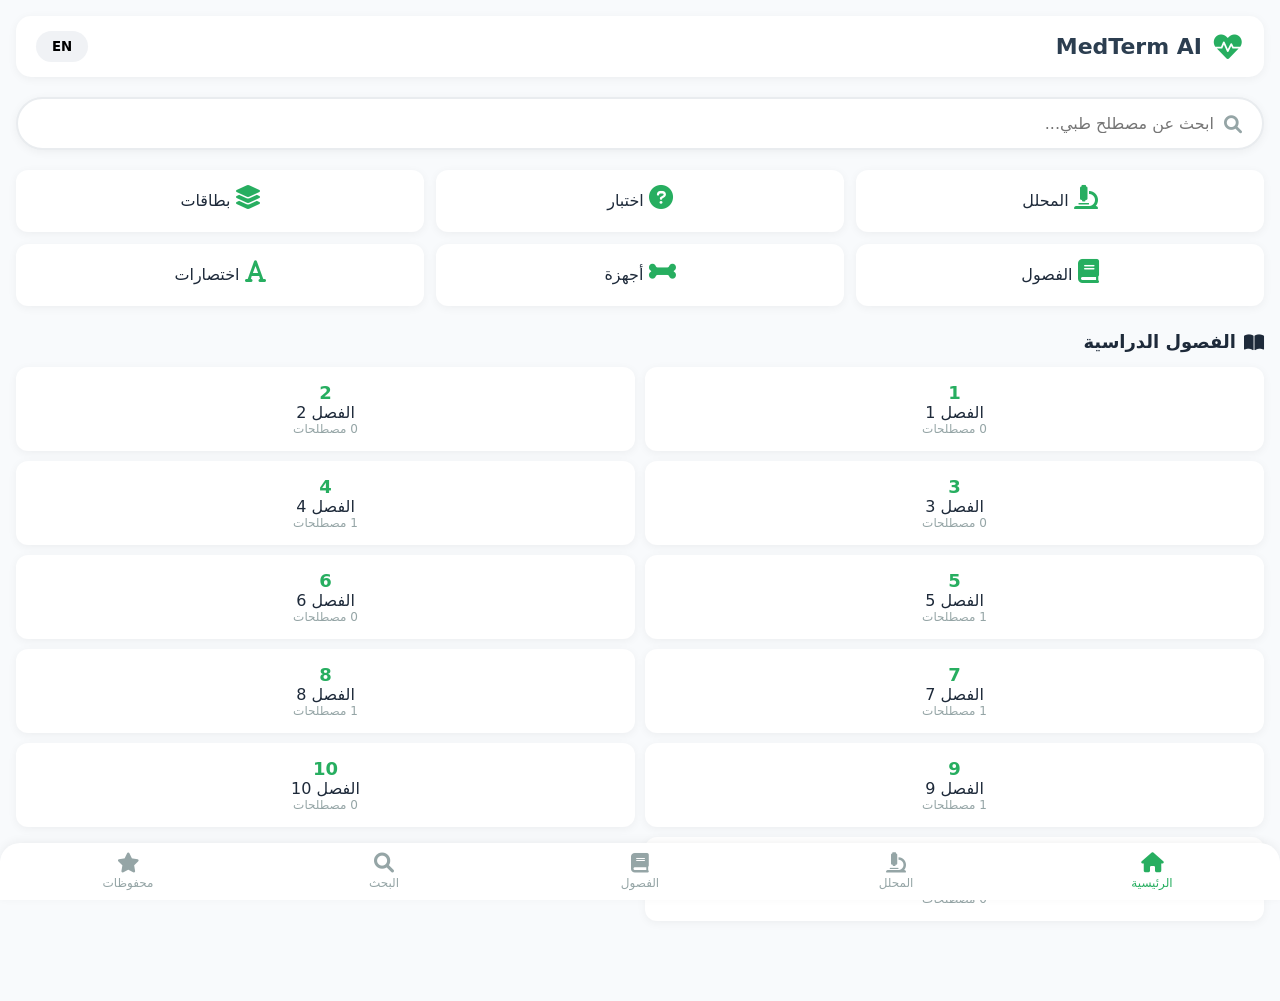
==== commit 5a369eb7: "Update index.html" ====
--- a/index.html
+++ b/index.html
@@ -3,7 +3,7 @@
 <head>
     <meta charset="UTF-8">
     <meta name="viewport" content="width=device-width, initial-scale=1.0">
-    <title>MedTerm AI - المصطلحات الطبية الذكية</title>
+    <title>MedTerm AI - المصطلحات الطبية</title>
     
     <!-- Font Awesome -->
     <link rel="stylesheet" href="https://cdnjs.cloudflare.com/ajax/libs/font-awesome/6.0.0-beta3/css/all.min.css">
@@ -23,7 +23,6 @@
             padding-bottom: 80px;
         }
         
-        /* الهيدر */
         .header {
             background: white;
             padding: 15px 20px;
@@ -52,18 +51,15 @@
             color: #2c3e50;
         }
         
-        .back-btn {
+        .lang-btn {
             background: #f0f2f5;
             border: none;
             padding: 8px 16px;
             border-radius: 30px;
+            font-weight: 600;
             cursor: pointer;
-            display: flex;
-            align-items: center;
-            gap: 5px;
-        }
-        
-        /* صندوق البحث */
+        }
+        
         .search-box {
             background: white;
             border-radius: 30px;
@@ -89,13 +85,11 @@
             background: transparent;
         }
         
-        /* نتائج البحث */
-        .search-results {
+        .results-container {
             background: white;
             border-radius: 15px;
             padding: 20px;
             box-shadow: 0 2px 10px rgba(0,0,0,0.05);
-            margin-top: 10px;
             margin-bottom: 20px;
         }
         
@@ -123,220 +117,92 @@
         .result-arabic {
             color: #27ae60;
             margin-top: 5px;
-            font-size: 16px;
-        }
-        
-        /* بطاقة التفاصيل */
+        }
+        
         .detail-card {
             background: white;
             border-radius: 20px;
             padding: 25px;
             box-shadow: 0 4px 20px rgba(0,0,0,0.08);
-            margin-bottom: 20px;
-        }
-        
-        .term-header {
-            display: flex;
-            justify-content: space-between;
-            align-items: center;
-            margin-bottom: 20px;
-            border-bottom: 2px solid #f0f2f5;
-            padding-bottom: 20px;
         }
         
         .term-title {
-            font-size: 36px;
+            font-size: 32px;
             font-weight: 700;
             color: #2c3e50;
+            margin-bottom: 10px;
         }
         
         .term-arabic {
-            font-size: 28px;
+            font-size: 24px;
             color: #27ae60;
-            margin-top: 5px;
-        }
-        
-        .save-btn {
-            background: #f8f9fa;
-            border: none;
-            width: 50px;
-            height: 50px;
-            border-radius: 50%;
+            margin-bottom: 15px;
+        }
+        
+        .info-row {
+            display: flex;
+            gap: 15px;
+            margin: 15px 0;
+            flex-wrap: wrap;
+        }
+        
+        .info-badge {
+            background: #f0f2f5;
+            padding: 8px 16px;
+            border-radius: 30px;
+            font-size: 14px;
+        }
+        
+        .grid-3 {
+            display: grid;
+            grid-template-columns: repeat(3, 1fr);
+            gap: 12px;
+            margin: 20px 0;
+        }
+        
+        .card {
+            background: white;
+            padding: 15px;
+            border-radius: 12px;
+            text-align: center;
+            box-shadow: 0 2px 10px rgba(0,0,0,0.05);
+            cursor: pointer;
+        }
+        
+        .card i {
             font-size: 24px;
-            color: #f1c40f;
-            cursor: pointer;
-            transition: all 0.2s;
-        }
-        
-        .save-btn.saved {
-            background: #f1c40f;
-            color: white;
-        }
-        
-        .pronunciation {
-            background: #f0f2f5;
-            padding: 10px 15px;
-            border-radius: 30px;
-            display: inline-block;
-            margin: 10px 0;
+            color: #27ae60;
+            margin-bottom: 8px;
+        }
+        
+        .section-title {
             font-size: 18px;
-        }
-        
-        .pronunciation i {
-            margin-left: 8px;
-            color: #27ae60;
-        }
-        
-        .info-grid {
+            margin: 25px 0 15px;
+            display: flex;
+            align-items: center;
+            gap: 8px;
+        }
+        
+        .chapters-grid {
             display: grid;
             grid-template-columns: repeat(2, 1fr);
-            gap: 15px;
-            margin: 20px 0;
-        }
-        
-        .info-item {
-            background: #f8fafc;
+            gap: 10px;
+        }
+        
+        .chapter-item {
+            background: white;
             padding: 15px;
             border-radius: 12px;
-        }
-        
-        .info-label {
-            font-size: 14px;
-            color: #7f8c8d;
-            margin-bottom: 5px;
-        }
-        
-        .info-value {
+            text-align: center;
+            box-shadow: 0 2px 10px rgba(0,0,0,0.05);
+        }
+        
+        .chapter-number {
+            color: #27ae60;
+            font-weight: bold;
             font-size: 18px;
-            font-weight: 600;
-            color: #27ae60;
-        }
-        
-        .latin-term {
-            font-family: 'Courier New', monospace;
-            background: #2c3e50;
-            color: white;
-            padding: 10px 15px;
-            border-radius: 10px;
-            margin: 15px 0;
-            text-align: center;
-            font-size: 20px;
-        }
-        
-        .section-title {
-            font-size: 20px;
-            margin: 25px 0 15px;
-            display: flex;
-            align-items: center;
-            gap: 10px;
-            color: #2c3e50;
-        }
-        
-        .section-title i {
-            color: #27ae60;
-        }
-        
-        .parts-container {
-            display: grid;
-            grid-template-columns: repeat(3, 1fr);
-            gap: 15px;
-            margin: 20px 0;
-        }
-        
-        .part-card {
-            background: linear-gradient(135deg, #667eea 0%, #764ba2 100%);
-            color: white;
-            padding: 20px;
-            border-radius: 15px;
-            text-align: center;
-        }
-        
-        .part-type {
-            font-size: 14px;
-            opacity: 0.9;
-            margin-bottom: 10px;
-        }
-        
-        .part-value {
-            font-size: 24px;
-            font-weight: 700;
-            margin-bottom: 10px;
-        }
-        
-        .part-meaning {
-            font-size: 16px;
-            background: rgba(255,255,255,0.2);
-            padding: 5px;
-            border-radius: 8px;
-        }
-        
-        .anatomy-section {
-            background: #f8fafc;
-            padding: 20px;
-            border-radius: 15px;
-            margin: 20px 0;
-        }
-        
-        .location-text {
-            line-height: 1.8;
-            margin: 15px 0;
-        }
-        
-        .nearby-organs {
-            display: flex;
-            flex-wrap: wrap;
-            gap: 10px;
-            margin: 15px 0;
-        }
-        
-        .organ-tag {
-            background: #e9ecef;
-            padding: 8px 15px;
-            border-radius: 30px;
-            font-size: 14px;
-        }
-        
-        .disease-item {
-            background: white;
-            padding: 20px;
-            border-radius: 12px;
-            margin-bottom: 15px;
-            border-right: 4px solid #e74c3c;
-        }
-        
-        .disease-name {
-            font-size: 18px;
-            font-weight: 600;
-            color: #e74c3c;
-            margin-bottom: 10px;
-        }
-        
-        .symptoms {
-            display: flex;
-            flex-wrap: wrap;
-            gap: 8px;
-            margin: 10px 0;
-        }
-        
-        .symptom-tag {
-            background: #fee;
-            color: #e74c3c;
-            padding: 5px 12px;
-            border-radius: 20px;
-            font-size: 13px;
-        }
-        
-        .treatment-tag {
-            background: #e8f5e9;
-            color: #27ae60;
-            padding: 5px 12px;
-            border-radius: 20px;
-            font-size: 13px;
-            display: inline-block;
-            margin: 3px;
-        }
-        
-        /* الشريط السفلي */
+        }
+        
         .bottom-nav {
             position: fixed;
             bottom: 0;
@@ -355,7 +221,6 @@
             display: flex;
             flex-direction: column;
             align-items: center;
-            text-decoration: none;
             color: #95a5a6;
             font-size: 12px;
             flex: 1;
@@ -371,17 +236,13 @@
             color: #27ae60;
         }
         
-        .back-button {
+        .back-btn {
             background: #e9ecef;
             border: none;
-            padding: 12px 25px;
+            padding: 10px 20px;
             border-radius: 30px;
             cursor: pointer;
-            display: inline-flex;
-            align-items: center;
-            gap: 8px;
             margin-top: 20px;
-            font-size: 16px;
         }
     </style>
 </head>
@@ -392,9 +253,7 @@
             <i class="fas fa-heartbeat"></i>
             <h1>MedTerm AI</h1>
         </div>
-        <button class="back-btn" onclick="showHome()">
-            <i class="fas fa-home"></i> الرئيسية
-        </button>
+        <button class="lang-btn" onclick="toggleLang()">EN</button>
     </div>
 
     <!-- البحث -->
@@ -406,397 +265,291 @@
     <!-- المحتوى الرئيسي -->
     <div id="mainContent"></div>
 
+    <!-- بطاقات سريعة -->
+    <div class="grid-3">
+        <div class="card" onclick="alert('قريباً')">
+            <i class="fas fa-microscope"></i>
+            <span>المحلل</span>
+        </div>
+        <div class="card" onclick="alert('قريباً')">
+            <i class="fas fa-question-circle"></i>
+            <span>اختبار</span>
+        </div>
+        <div class="card" onclick="alert('قريباً')">
+            <i class="fas fa-layer-group"></i>
+            <span>بطاقات</span>
+        </div>
+        <div class="card" onclick="alert('قريباً')">
+            <i class="fas fa-book"></i>
+            <span>الفصول</span>
+        </div>
+        <div class="card" onclick="alert('قريباً')">
+            <i class="fas fa-bone"></i>
+            <span>أجهزة</span>
+        </div>
+        <div class="card" onclick="alert('قريباً')">
+            <i class="fas fa-font"></i>
+            <span>اختصارات</span>
+        </div>
+    </div>
+
+    <!-- الفصول -->
+    <h2 class="section-title">
+        <i class="fas fa-book-open"></i> الفصول الدراسية
+    </h2>
+    <div class="chapters-grid" id="chaptersList"></div>
+
     <!-- الشريط السفلي -->
     <div class="bottom-nav">
         <div class="nav-item active" onclick="showHome()">
             <i class="fas fa-home"></i>
             <span>الرئيسية</span>
         </div>
+        <div class="nav-item" onclick="showAnalyzer()">
+            <i class="fas fa-microscope"></i>
+            <span>المحلل</span>
+        </div>
         <div class="nav-item" onclick="showChapters()">
             <i class="fas fa-book"></i>
             <span>الفصول</span>
         </div>
-        <div class="nav-item" onclick="showAnalyzer()">
-            <i class="fas fa-microscope"></i>
-            <span>المحلل</span>
+        <div class="nav-item" onclick="showSearch()">
+            <i class="fas fa-search"></i>
+            <span>البحث</span>
         </div>
         <div class="nav-item" onclick="showSaved()">
             <i class="fas fa-star"></i>
-            <span>المحفوظات</span>
+            <span>محفوظات</span>
         </div>
     </div>
 
     <script>
-        // ==================== قاعدة البيانات الموسعة ====================
+        // ==================== قاعدة البيانات ====================
         const terms = [
             { 
                 id: 1, 
                 term: "myocarditis", 
-                arabic: "التهاب عضلة القلب", 
-                latin: "myocarditis",
+                arabic: "التهاب عضلة القلب",
+                definition: "Inflammation of heart muscle",
+                chapter: 5,
+                system: "الجهاز القلبي",
                 pronunciation: "مايو-كار-داي-تس",
-                definition: "التهاب يصيب عضلة القلب نتيجة عدوى فيروسية أو بكتيرية",
-                
-                // تحليل الكلمة
-                parts: {
-                    prefix: { value: "myo", meaning: "عضلة", function: "يشير إلى العضلة" },
-                    root: { value: "card", meaning: "قلب", function: "يشير إلى القلب" },
-                    suffix: { value: "itis", meaning: "التهاب", function: "يشير إلى وجود التهاب" }
-                },
-                
-                // المعلومات التشريحية
-                system: "الجهاز القلبي الوعائي",
-                systemFunction: "ضخ الدم وتوزيعه في جميع أنحاء الجسم",
-                location: "يقع القلب في التجويف الصدري خلف عظم القص وبين الرئتين، مائلاً قليلاً إلى الجهة اليسرى",
-                nearbyOrgans: ["الرئتين", "القصبة الهوائية", "المريء", "الحجاب الحاجز", "الأبهر"],
-                
-                // الأمراض المرتبطة
-                diseases: [
-                    {
-                        name: "فشل القلب",
-                        symptoms: ["ضيق نفس", "تورم الأطراف", "إرهاق", "تسارع ضربات القلب"],
-                        treatments: ["مدرات البول", "مثبطات ACE", "حاصرات بيتا", "زراعة القلب في الحالات المتقدمة"]
-                    },
-                    {
-                        name: "اعتلال عضلة القلب",
-                        symptoms: ["ألم صدر", "دوخة", "إغماء", "عدم انتظام ضربات القلب"],
-                        treatments: ["أدوية تنظيم ضربات القلب", "جهاز تنظيم ضربات القلب", "زراعة القلب"]
-                    }
-                ],
-                
-                keywords: ["heart", "قلب", "عضلة", "التهاب", "عضلة القلب"]
+                latin: "myocarditis"
             },
-            
             { 
                 id: 2, 
                 term: "hepatitis", 
-                arabic: "التهاب الكبد", 
-                latin: "hepatitis",
+                arabic: "التهاب الكبد",
+                definition: "Inflammation of liver",
+                chapter: 8,
+                system: "الجهاز الهضمي",
                 pronunciation: "هي-با-تاي-تس",
-                definition: "التهاب يصيب الكبد غالباً بسبب عدوى فيروسية",
-                
-                parts: {
-                    prefix: { value: "hepat", meaning: "كبد", function: "يشير إلى الكبد" },
-                    suffix: { value: "itis", meaning: "التهاب", function: "يشير إلى وجود التهاب" }
-                },
-                
-                system: "الجهاز الهضمي",
-                systemFunction: "هضم الطعام وامتصاص العناصر الغذائية والتخلص من السموم",
-                location: "يقع الكبد في الربع العلوي الأيمن من البطن، أسفل الحجاب الحاجز",
-                nearbyOrgans: ["المرارة", "المعدة", "الاثنا عشر", "البنكرياس", "القولون"],
-                
-                diseases: [
-                    {
-                        name: "التهاب الكبد الفيروسي A",
-                        symptoms: ["يرقان", "إرهاق", "غثيان", "ألم بطني", "حمى"],
-                        treatments: ["راحة", "تغذية جيدة", "سوائل", "الوقاية باللقاح"]
-                    },
-                    {
-                        name: "التهاب الكبد B",
-                        symptoms: ["اصفرار الجلد والعينين", "بول داكن", "ألم مفصلي", "غثيان"],
-                        treatments: ["مضادات فيروسية", "إنترفيرون", "زراعة الكبد في الحالات المتقدمة"]
-                    },
-                    {
-                        name: "التهاب الكبد C",
-                        symptoms: ["تعب مزمن", "ألم عضلي", "حمى خفيفة", "ضعف الشهية"],
-                        treatments: ["مضادات فيروسية مباشرة", "زراعة الكبد"]
-                    }
-                ],
-                
-                keywords: ["liver", "كبد", "التهاب", "فيروس"]
+                latin: "hepatitis"
             },
-            
             { 
                 id: 3, 
                 term: "pneumonia", 
-                arabic: "التهاب رئوي", 
-                latin: "pneumonia",
+                arabic: "التهاب رئوي",
+                definition: "Infection of the lungs",
+                chapter: 7,
+                system: "الجهاز التنفسي",
                 pronunciation: "نيو-مو-نيا",
-                definition: "عدوى تسبب التهاباً في الحويصلات الهوائية في الرئتين",
-                
-                parts: {
-                    prefix: { value: "pneumon", meaning: "رئة", function: "يشير إلى الرئة" },
-                    suffix: { value: "ia", meaning: "حالة مرضية", function: "يشير إلى حالة مرضية" }
-                },
-                
-                system: "الجهاز التنفسي",
-                systemFunction: "تبادل الغازات (الأكسجين وثاني أكسيد الكربون) بين الدم والهواء",
-                location: "تقع الرئتان في التجويف الصدري، على جانبي القلب",
-                nearbyOrgans: ["القلب", "القصبة الهوائية", "الأضلاع", "الحجاب الحاجز"],
-                
-                diseases: [
-                    {
-                        name: "الالتهاب الرئوي الجرثومي",
-                        symptoms: ["حمى عالية", "قشعريرة", "سعال مع بلغم", "ألم صدر", "ضيق تنفس"],
-                        treatments: ["مضادات حيوية", "مسكنات ألم", "أكسجين", "سوائل وريدية"]
-                    },
-                    {
-                        name: "الالتهاب الرئوي الفيروسي",
-                        symptoms: ["حمى", "سعال جاف", "صداع", "ألم عضلي", "إرهاق"],
-                        treatments: ["مضادات فيروسية", "مسكنات", "راحة", "سوائل"]
-                    }
-                ],
-                
-                keywords: ["lung", "رئة", "التهاب", "pneumonia"]
+                latin: "pneumonia"
+            },
+            { 
+                id: 4, 
+                term: "arthritis", 
+                arabic: "التهاب المفاصل",
+                definition: "Inflammation of joints",
+                chapter: 4,
+                system: "الجهاز الهيكلي",
+                pronunciation: "آر-ثراي-تس",
+                latin: "arthritis"
+            },
+            { 
+                id: 5, 
+                term: "nephritis", 
+                arabic: "التهاب الكلى",
+                definition: "Inflammation of kidney",
+                chapter: 9,
+                system: "الجهاز البولي",
+                pronunciation: "نيف-راي-تس",
+                latin: "nephritis"
             }
         ];
-
-        // المصطلحات المحفوظة
-        let savedTerms = JSON.parse(localStorage.getItem('savedTerms') || '[]');
 
         // عناصر الصفحة
         const mainContent = document.getElementById('mainContent');
         const searchInput = document.getElementById('searchInput');
-
-        // ==================== عرض الصفحة الرئيسية ====================
-        function showHome() {
-            mainContent.innerHTML = `
-                <div class="search-results">
-                    <h3 style="margin-bottom: 15px; color: #2c3e50;">🔍 مصطلحات مقترحة</h3>
-                    ${terms.map(term => `
-                        <div class="result-item" onclick="showTermDetail(${term.id})">
-                            <div style="display: flex; justify-content: space-between;">
-                                <div class="result-term">${term.term}</div>
-                                <span style="color: #27ae60;">${term.arabic}</span>
-                            </div>
-                            <div style="color: #7f8c8d; margin-top: 5px;">${term.definition.substring(0, 50)}...</div>
+        const chaptersList = document.getElementById('chaptersList');
+
+        // ==================== عرض الفصول ====================
+        function loadChapters() {
+            let html = '';
+            for (let i = 1; i <= 11; i++) {
+                const count = terms.filter(t => t.chapter === i).length;
+                html += `
+                    <div class="chapter-item" onclick="showChapter(${i})">
+                        <div class="chapter-number">${i}</div>
+                        <div>الفصل ${i}</div>
+                        <div style="font-size: 12px; color: #95a5a6;">${count} مصطلحات</div>
+                    </div>
+                `;
+            }
+            chaptersList.innerHTML = html;
+        }
+
+        // ==================== البحث المباشر ====================
+        function search(query) {
+            if (!query || query.length < 2) {
+                mainContent.innerHTML = '';
+                return;
+            }
+
+            query = query.toLowerCase().trim();
+            
+            const results = terms.filter(term => 
+                term.term.toLowerCase().includes(query) || 
+                term.arabic.includes(query)
+            );
+
+            if (results.length === 0) {
+                mainContent.innerHTML = `
+                    <div class="results-container">
+                        <div style="text-align: center; padding: 30px;">
+                            <i class="fas fa-search" style="font-size: 40px; color: #95a5a6;"></i>
+                            <p style="margin-top: 15px;">لا توجد نتائج لـ "${query}"</p>
                         </div>
-                    `).join('')}
-                </div>
-            `;
+                    </div>
+                `;
+                return;
+            }
+
+            let html = '<div class="results-container"><h3 style="margin-bottom: 15px;">نتائج البحث:</h3>';
+            results.forEach(term => {
+                html += `
+                    <div class="result-item" onclick="showTermDetail(${term.id})">
+                        <div style="display: flex; justify-content: space-between;">
+                            <span class="result-term">${term.term}</span>
+                            <span class="result-arabic">${term.arabic}</span>
+                        </div>
+                        <div style="color: #7f8c8d; margin-top: 5px;">${term.definition}</div>
+                        <div style="font-size: 12px; color: #27ae60; margin-top: 5px;">الفصل ${term.chapter}</div>
+                    </div>
+                `;
+            });
+            html += '</div>';
+            
+            mainContent.innerHTML = html;
         }
 
         // ==================== عرض تفاصيل المصطلح ====================
         function showTermDetail(id) {
             const term = terms.find(t => t.id === id);
-            if (!term) return;
-
-            const isSaved = savedTerms.includes(id);
             
-            let partsHtml = '';
-            if (term.parts) {
-                partsHtml = '<div class="parts-container">';
-                
-                if (term.parts.prefix) {
-                    partsHtml += `
-                        <div class="part-card">
-                            <div class="part-type">بادئة (Prefix)</div>
-                            <div class="part-value">${term.parts.prefix.value}</div>
-                            <div class="part-meaning">${term.parts.prefix.meaning}</div>
-                            <div style="font-size: 12px; margin-top: 10px;">${term.parts.prefix.function}</div>
-                        </div>
-                    `;
-                }
-                
-                if (term.parts.root) {
-                    partsHtml += `
-                        <div class="part-card">
-                            <div class="part-type">جذر (Root)</div>
-                            <div class="part-value">${term.parts.root.value}</div>
-                            <div class="part-meaning">${term.parts.root.meaning}</div>
-                            <div style="font-size: 12px; margin-top: 10px;">${term.parts.root.function}</div>
-                        </div>
-                    `;
-                }
-                
-                if (term.parts.suffix) {
-                    partsHtml += `
-                        <div class="part-card">
-                            <div class="part-type">لاحقة (Suffix)</div>
-                            <div class="part-value">${term.parts.suffix.value}</div>
-                            <div class="part-meaning">${term.parts.suffix.meaning}</div>
-                            <div style="font-size: 12px; margin-top: 10px;">${term.parts.suffix.function}</div>
-                        </div>
-                    `;
-                }
-                
-                partsHtml += '</div>';
-            }
-
-            let diseasesHtml = '';
-            if (term.diseases) {
-                diseasesHtml = '<div style="margin-top: 30px;">';
-                term.diseases.forEach(disease => {
-                    diseasesHtml += `
-                        <div class="disease-item">
-                            <div class="disease-name">📌 ${disease.name}</div>
-                            <div style="margin: 15px 0;">
-                                <strong>الأعراض:</strong>
-                                <div class="symptoms">
-                                    ${disease.symptoms.map(s => `<span class="symptom-tag">${s}</span>`).join('')}
-                                </div>
-                            </div>
-                            <div>
-                                <strong>العلاج:</strong>
-                                <div style="margin-top: 10px;">
-                                    ${disease.treatments.map(t => `<span class="treatment-tag">${t}</span>`).join('')}
-                                </div>
-                            </div>
-                        </div>
-                    `;
-                });
-                diseasesHtml += '</div>';
-            }
-
             mainContent.innerHTML = `
                 <div class="detail-card">
-                    <div class="term-header">
+                    <div style="display: flex; justify-content: space-between; align-items: center; margin-bottom: 20px;">
                         <div>
                             <div class="term-title">${term.term}</div>
                             <div class="term-arabic">${term.arabic}</div>
                         </div>
-                        <button class="save-btn ${isSaved ? 'saved' : ''}" onclick="toggleSave(${term.id})">
-                            <i class="${isSaved ? 'fas' : 'far'} fa-star"></i>
-                        </button>
-                    </div>
-
-                    <div class="pronunciation">
-                        <i class="fas fa-microphone"></i> النطق: ${term.pronunciation}
-                    </div>
-
-                    <div class="latin-term">
-                        <i class="fas fa-scroll"></i> الاسم اللاتيني: ${term.latin}
-                    </div>
-
-                    <div style="line-height: 1.8; margin: 20px 0;">
+                        <i class="far fa-star" style="font-size: 28px; color: #f1c40f; cursor: pointer;" onclick="toggleSave(${term.id})"></i>
+                    </div>
+
+                    <div class="info-row">
+                        <span class="info-badge"><i class="fas fa-microphone"></i> النطق: ${term.pronunciation}</span>
+                        <span class="info-badge"><i class="fas fa-scroll"></i> اللاتيني: ${term.latin}</span>
+                        <span class="info-badge"><i class="fas fa-layer-group"></i> الفصل ${term.chapter}</span>
+                    </div>
+
+                    <div style="background: #f8fafc; padding: 20px; border-radius: 12px; line-height: 1.8; margin: 20px 0;">
                         <strong>📝 التعريف:</strong> ${term.definition}
                     </div>
 
-                    <h3 class="section-title">
-                        <i class="fas fa-puzzle-piece"></i> تحليل المصطلح
-                    </h3>
-                    ${partsHtml}
-
-                    <h3 class="section-title">
-                        <i class="fas fa-heartbeat"></i> معلومات الجهاز
-                    </h3>
-                    <div class="anatomy-section">
-                        <div class="info-grid">
-                            <div class="info-item">
-                                <div class="info-label">الجهاز</div>
-                                <div class="info-value">${term.system}</div>
-                            </div>
-                            <div class="info-item">
-                                <div class="info-label">وظيفة الجهاز</div>
-                                <div class="info-value">${term.systemFunction}</div>
-                            </div>
-                        </div>
-                        
-                        <div style="margin: 20px 0;">
-                            <strong>📍 الموقع التشريحي:</strong>
-                            <div class="location-text">${term.location}</div>
-                        </div>
-
-                        <div>
-                            <strong>🫁 الأعضاء المجاورة:</strong>
-                            <div class="nearby-organs">
-                                ${term.nearbyOrgans.map(organ => `<span class="organ-tag">${organ}</span>`).join('')}
-                            </div>
-                        </div>
-                    </div>
-
-                    <h3 class="section-title">
-                        <i class="fas fa-disease"></i> الأمراض المرتبطة
-                    </h3>
-                    ${diseasesHtml}
-
-                    <button class="back-button" onclick="showHome()">
-                        <i class="fas fa-arrow-right"></i> عودة للرئيسية
+                    <div style="background: #e8f5e9; padding: 15px; border-radius: 10px;">
+                        <strong><i class="fas fa-heartbeat"></i> الجهاز:</strong> ${term.system}
+                    </div>
+
+                    <button class="back-btn" onclick="searchInput.value=''; search(''); mainContent.innerHTML='';">
+                        <i class="fas fa-arrow-right"></i> عودة
                     </button>
                 </div>
             `;
         }
 
-        // ==================== البحث ====================
-        function search(query) {
-            if (!query || query.length < 2) {
-                showHome();
-                return;
-            }
-
-            query = query.toLowerCase().trim();
-            
-            const results = terms.filter(term => {
-                return (
-                    term.term.toLowerCase().includes(query) ||
-                    term.arabic.includes(query) ||
-                    (term.keywords && term.keywords.some(k => k.includes(query)))
-                );
-            });
-
-            if (results.length === 0) {
-                mainContent.innerHTML = `
-                    <div class="search-results">
-                        <div style="text-align: center; padding: 40px;">
-                            <i class="fas fa-frown" style="font-size: 48px; color: #95a5a6;"></i>
-                            <p style="margin-top: 20px;">لا توجد نتائج لـ "${query}"</p>
-                        </div>
-                    </div>
-                `;
-                return;
-            }
-
-            mainContent.innerHTML = `
-                <div class="search-results">
-                    <h3 style="margin-bottom: 15px;">نتائج البحث عن "${query}" (${results.length})</h3>
-                    ${results.map(term => `
-                        <div class="result-item" onclick="showTermDetail(${term.id})">
-                            <div style="display: flex; justify-content: space-between;">
-                                <div class="result-term">${term.term}</div>
-                                <span style="color: #27ae60;">${term.arabic}</span>
-                            </div>
-                            <div style="color: #7f8c8d; margin-top: 5px;">${term.definition.substring(0, 60)}...</div>
-                        </div>
-                    `).join('')}
-                </div>
-            `;
-        }
-
-        // ==================== حفظ/إزالة من المفضلة ====================
+        // ==================== حفظ المصطلحات ====================
+        let savedTerms = JSON.parse(localStorage.getItem('savedTerms') || '[]');
+
         function toggleSave(id) {
             if (savedTerms.includes(id)) {
                 savedTerms = savedTerms.filter(t => t !== id);
+                alert('تم الإزالة من المحفوظات');
             } else {
                 savedTerms.push(id);
+                alert('تم الحفظ');
             }
             localStorage.setItem('savedTerms', JSON.stringify(savedTerms));
-            showTermDetail(id); // إعادة تحميل الصفحة لتحديث الزر
-        }
-
-        // ==================== دوال التنقل ====================
+        }
+
+        // ==================== عرض المحفوظات ====================
+        function showSaved() {
+            const saved = terms.filter(t => savedTerms.includes(t.id));
+            
+            if (saved.length === 0) {
+                mainContent.innerHTML = `
+                    <div class="results-container" style="text-align: center; padding: 40px;">
+                        <i class="far fa-star" style="font-size: 48px; color: #f1c40f;"></i>
+                        <p style="margin-top: 20px;">لا توجد مصطلحات محفوظة</p>
+                    </div>
+                `;
+                return;
+            }
+
+            let html = '<div class="results-container"><h3 style="margin-bottom: 15px;">المحفوظات ⭐</h3>';
+            saved.forEach(term => {
+                html += `
+                    <div class="result-item" onclick="showTermDetail(${term.id})">
+                        <div style="display: flex; justify-content: space-between;">
+                            <span class="result-term">${term.term}</span>
+                            <span class="result-arabic">${term.arabic}</span>
+                        </div>
+                    </div>
+                `;
+            });
+            html += '</div>';
+            mainContent.innerHTML = html;
+        }
+
+        // ==================== دوال أخرى ====================
+        function showHome() {
+            mainContent.innerHTML = '';
+            searchInput.value = '';
+        }
+
+        function showAnalyzer() {
+            alert('🔬 المحلل الطبي - قريباً');
+        }
+
         function showChapters() {
             alert('📚 الفصول - قريباً');
         }
 
-        function showAnalyzer() {
-            alert('🔬 المحلل الطبي - قريباً');
-        }
-
-        function showSaved() {
-            const saved = terms.filter(t => savedTerms.includes(t.id));
-            if (saved.length === 0) {
-                mainContent.innerHTML = `
-                    <div class="search-results" style="text-align: center; padding: 40px;">
-                        <i class="far fa-star" style="font-size: 48px; color: #f1c40f;"></i>
-                        <p style="margin-top: 20px;">لا توجد مصطلحات محفوظة</p>
-                    </div>
-                `;
-                return;
-            }
-
-            mainContent.innerHTML = `
-                <div class="search-results">
-                    <h3 style="margin-bottom: 15px;">المصطلحات المحفوظة ⭐</h3>
-                    ${saved.map(term => `
-                        <div class="result-item" onclick="showTermDetail(${term.id})">
-                            <div style="display: flex; justify-content: space-between;">
-                                <div class="result-term">${term.term}</div>
-                                <span style="color: #27ae60;">${term.arabic}</span>
-                            </div>
-                        </div>
-                    `).join('')}
-                </div>
-            `;
+        function showSearch() {
+            searchInput.focus();
+        }
+
+        function showChapter(num) {
+            const chapterTerms = terms.filter(t => t.chapter === num);
+            let msg = `الفصل ${num}\n\n`;
+            chapterTerms.forEach(t => {
+                msg += `• ${t.term} : ${t.arabic}\n`;
+            });
+            alert(msg);
+        }
+
+        function toggleLang() {
+            alert('سيتم إضافة اللغات قريباً');
         }
 
         // ==================== الأحداث ====================
@@ -804,8 +557,14 @@
             search(e.target.value);
         });
 
+        searchInput.addEventListener('keypress', (e) => {
+            if (e.key === 'Enter') {
+                search(e.target.value);
+            }
+        });
+
         // ==================== التحميل الأولي ====================
-        showHome();
+        loadChapters();
     </script>
 </body>
 </html>
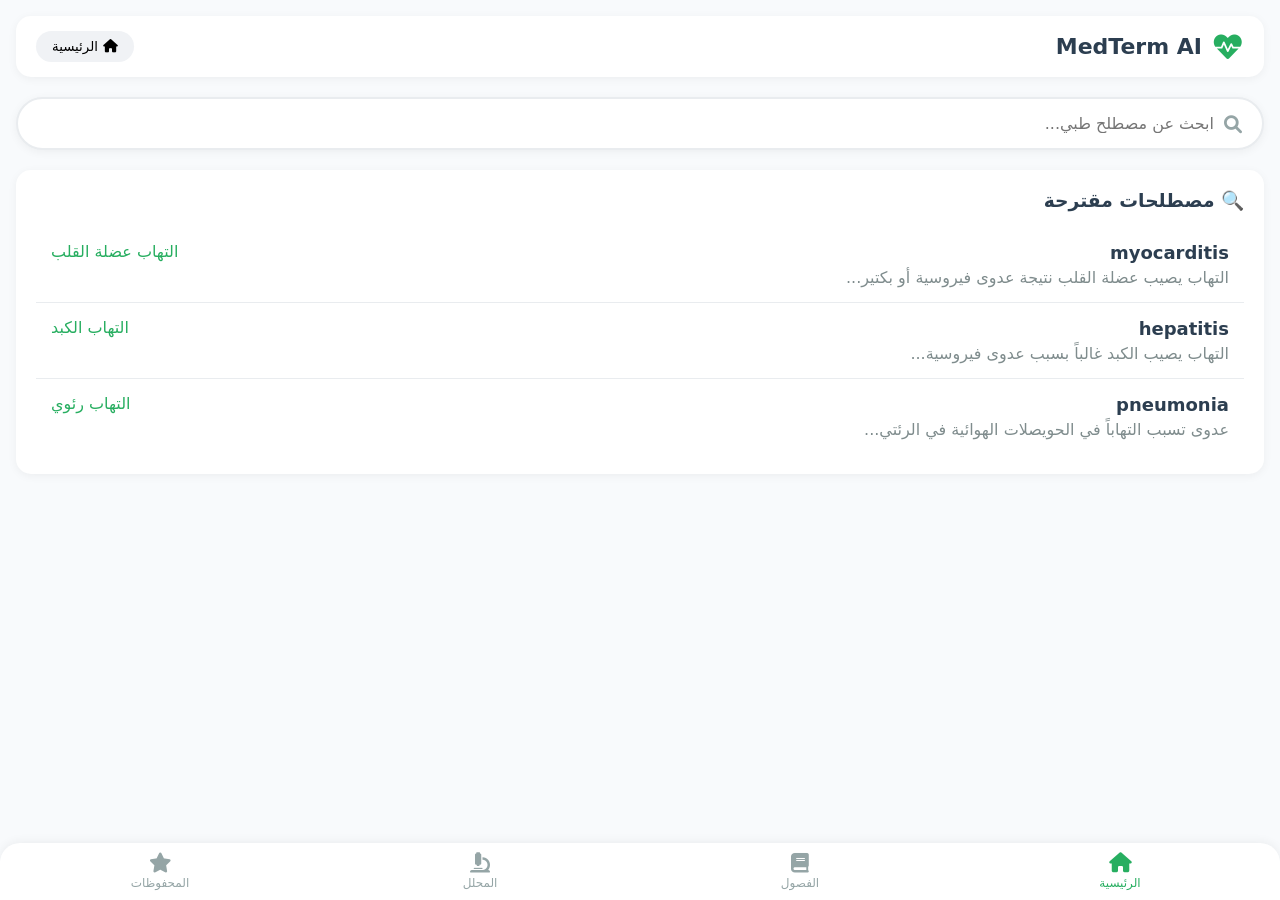
==== commit cffdd552: "Update index.html" ====
--- a/index.html
+++ b/index.html
@@ -3,7 +3,7 @@
 <head>
     <meta charset="UTF-8">
     <meta name="viewport" content="width=device-width, initial-scale=1.0">
-    <title>MedTerm AI - المصطلحات الطبية</title>
+    <title>MedTerm AI - المصطلحات الطبية الذكية</title>
     
     <!-- Font Awesome -->
     <link rel="stylesheet" href="https://cdnjs.cloudflare.com/ajax/libs/font-awesome/6.0.0-beta3/css/all.min.css">
@@ -23,6 +23,7 @@
             padding-bottom: 80px;
         }
         
+        /* الهيدر */
         .header {
             background: white;
             padding: 15px 20px;
@@ -51,15 +52,18 @@
             color: #2c3e50;
         }
         
-        .lang-btn {
+        .back-btn {
             background: #f0f2f5;
             border: none;
             padding: 8px 16px;
             border-radius: 30px;
-            font-weight: 600;
             cursor: pointer;
-        }
-        
+            display: flex;
+            align-items: center;
+            gap: 5px;
+        }
+        
+        /* صندوق البحث */
         .search-box {
             background: white;
             border-radius: 30px;
@@ -85,11 +89,13 @@
             background: transparent;
         }
         
-        .results-container {
+        /* نتائج البحث */
+        .search-results {
             background: white;
             border-radius: 15px;
             padding: 20px;
             box-shadow: 0 2px 10px rgba(0,0,0,0.05);
+            margin-top: 10px;
             margin-bottom: 20px;
         }
         
@@ -117,92 +123,220 @@
         .result-arabic {
             color: #27ae60;
             margin-top: 5px;
-        }
-        
+            font-size: 16px;
+        }
+        
+        /* بطاقة التفاصيل */
         .detail-card {
             background: white;
             border-radius: 20px;
             padding: 25px;
             box-shadow: 0 4px 20px rgba(0,0,0,0.08);
+            margin-bottom: 20px;
+        }
+        
+        .term-header {
+            display: flex;
+            justify-content: space-between;
+            align-items: center;
+            margin-bottom: 20px;
+            border-bottom: 2px solid #f0f2f5;
+            padding-bottom: 20px;
         }
         
         .term-title {
-            font-size: 32px;
+            font-size: 36px;
             font-weight: 700;
             color: #2c3e50;
+        }
+        
+        .term-arabic {
+            font-size: 28px;
+            color: #27ae60;
+            margin-top: 5px;
+        }
+        
+        .save-btn {
+            background: #f8f9fa;
+            border: none;
+            width: 50px;
+            height: 50px;
+            border-radius: 50%;
+            font-size: 24px;
+            color: #f1c40f;
+            cursor: pointer;
+            transition: all 0.2s;
+        }
+        
+        .save-btn.saved {
+            background: #f1c40f;
+            color: white;
+        }
+        
+        .pronunciation {
+            background: #f0f2f5;
+            padding: 10px 15px;
+            border-radius: 30px;
+            display: inline-block;
+            margin: 10px 0;
+            font-size: 18px;
+        }
+        
+        .pronunciation i {
+            margin-left: 8px;
+            color: #27ae60;
+        }
+        
+        .info-grid {
+            display: grid;
+            grid-template-columns: repeat(2, 1fr);
+            gap: 15px;
+            margin: 20px 0;
+        }
+        
+        .info-item {
+            background: #f8fafc;
+            padding: 15px;
+            border-radius: 12px;
+        }
+        
+        .info-label {
+            font-size: 14px;
+            color: #7f8c8d;
+            margin-bottom: 5px;
+        }
+        
+        .info-value {
+            font-size: 18px;
+            font-weight: 600;
+            color: #27ae60;
+        }
+        
+        .latin-term {
+            font-family: 'Courier New', monospace;
+            background: #2c3e50;
+            color: white;
+            padding: 10px 15px;
+            border-radius: 10px;
+            margin: 15px 0;
+            text-align: center;
+            font-size: 20px;
+        }
+        
+        .section-title {
+            font-size: 20px;
+            margin: 25px 0 15px;
+            display: flex;
+            align-items: center;
+            gap: 10px;
+            color: #2c3e50;
+        }
+        
+        .section-title i {
+            color: #27ae60;
+        }
+        
+        .parts-container {
+            display: grid;
+            grid-template-columns: repeat(3, 1fr);
+            gap: 15px;
+            margin: 20px 0;
+        }
+        
+        .part-card {
+            background: linear-gradient(135deg, #667eea 0%, #764ba2 100%);
+            color: white;
+            padding: 20px;
+            border-radius: 15px;
+            text-align: center;
+        }
+        
+        .part-type {
+            font-size: 14px;
+            opacity: 0.9;
             margin-bottom: 10px;
         }
         
-        .term-arabic {
+        .part-value {
             font-size: 24px;
-            color: #27ae60;
-            margin-bottom: 15px;
-        }
-        
-        .info-row {
-            display: flex;
-            gap: 15px;
+            font-weight: 700;
+            margin-bottom: 10px;
+        }
+        
+        .part-meaning {
+            font-size: 16px;
+            background: rgba(255,255,255,0.2);
+            padding: 5px;
+            border-radius: 8px;
+        }
+        
+        .anatomy-section {
+            background: #f8fafc;
+            padding: 20px;
+            border-radius: 15px;
+            margin: 20px 0;
+        }
+        
+        .location-text {
+            line-height: 1.8;
             margin: 15px 0;
+        }
+        
+        .nearby-organs {
+            display: flex;
             flex-wrap: wrap;
-        }
-        
-        .info-badge {
-            background: #f0f2f5;
-            padding: 8px 16px;
+            gap: 10px;
+            margin: 15px 0;
+        }
+        
+        .organ-tag {
+            background: #e9ecef;
+            padding: 8px 15px;
             border-radius: 30px;
             font-size: 14px;
         }
         
-        .grid-3 {
-            display: grid;
-            grid-template-columns: repeat(3, 1fr);
-            gap: 12px;
-            margin: 20px 0;
-        }
-        
-        .card {
+        .disease-item {
             background: white;
-            padding: 15px;
+            padding: 20px;
             border-radius: 12px;
-            text-align: center;
-            box-shadow: 0 2px 10px rgba(0,0,0,0.05);
-            cursor: pointer;
-        }
-        
-        .card i {
-            font-size: 24px;
+            margin-bottom: 15px;
+            border-right: 4px solid #e74c3c;
+        }
+        
+        .disease-name {
+            font-size: 18px;
+            font-weight: 600;
+            color: #e74c3c;
+            margin-bottom: 10px;
+        }
+        
+        .symptoms {
+            display: flex;
+            flex-wrap: wrap;
+            gap: 8px;
+            margin: 10px 0;
+        }
+        
+        .symptom-tag {
+            background: #fee;
+            color: #e74c3c;
+            padding: 5px 12px;
+            border-radius: 20px;
+            font-size: 13px;
+        }
+        
+        .treatment-tag {
+            background: #e8f5e9;
             color: #27ae60;
-            margin-bottom: 8px;
-        }
-        
-        .section-title {
-            font-size: 18px;
-            margin: 25px 0 15px;
-            display: flex;
-            align-items: center;
-            gap: 8px;
-        }
-        
-        .chapters-grid {
-            display: grid;
-            grid-template-columns: repeat(2, 1fr);
-            gap: 10px;
-        }
-        
-        .chapter-item {
-            background: white;
-            padding: 15px;
-            border-radius: 12px;
-            text-align: center;
-            box-shadow: 0 2px 10px rgba(0,0,0,0.05);
-        }
-        
-        .chapter-number {
-            color: #27ae60;
-            font-weight: bold;
-            font-size: 18px;
-        }
-        
+            padding: 5px 12px;
+            border-radius: 20px;
+            font-size: 13px;
+            display: inline-block;
+            margin: 3px;
+        }
+        
+        /* الشريط السفلي */
         .bottom-nav {
             position: fixed;
             bottom: 0;
@@ -221,6 +355,7 @@
             display: flex;
             flex-direction: column;
             align-items: center;
+            text-decoration: none;
             color: #95a5a6;
             font-size: 12px;
             flex: 1;
@@ -236,13 +371,17 @@
             color: #27ae60;
         }
         
-        .back-btn {
+        .back-button {
             background: #e9ecef;
             border: none;
-            padding: 10px 20px;
+            padding: 12px 25px;
             border-radius: 30px;
             cursor: pointer;
+            display: inline-flex;
+            align-items: center;
+            gap: 8px;
             margin-top: 20px;
+            font-size: 16px;
         }
     </style>
 </head>
@@ -253,7 +392,9 @@
             <i class="fas fa-heartbeat"></i>
             <h1>MedTerm AI</h1>
         </div>
-        <button class="lang-btn" onclick="toggleLang()">EN</button>
+        <button class="back-btn" onclick="showHome()">
+            <i class="fas fa-home"></i> الرئيسية
+        </button>
     </div>
 
     <!-- البحث -->
@@ -264,40 +405,6 @@
 
     <!-- المحتوى الرئيسي -->
     <div id="mainContent"></div>
-
-    <!-- بطاقات سريعة -->
-    <div class="grid-3">
-        <div class="card" onclick="alert('قريباً')">
-            <i class="fas fa-microscope"></i>
-            <span>المحلل</span>
-        </div>
-        <div class="card" onclick="alert('قريباً')">
-            <i class="fas fa-question-circle"></i>
-            <span>اختبار</span>
-        </div>
-        <div class="card" onclick="alert('قريباً')">
-            <i class="fas fa-layer-group"></i>
-            <span>بطاقات</span>
-        </div>
-        <div class="card" onclick="alert('قريباً')">
-            <i class="fas fa-book"></i>
-            <span>الفصول</span>
-        </div>
-        <div class="card" onclick="alert('قريباً')">
-            <i class="fas fa-bone"></i>
-            <span>أجهزة</span>
-        </div>
-        <div class="card" onclick="alert('قريباً')">
-            <i class="fas fa-font"></i>
-            <span>اختصارات</span>
-        </div>
-    </div>
-
-    <!-- الفصول -->
-    <h2 class="section-title">
-        <i class="fas fa-book-open"></i> الفصول الدراسية
-    </h2>
-    <div class="chapters-grid" id="chaptersList"></div>
 
     <!-- الشريط السفلي -->
     <div class="bottom-nav">
@@ -305,200 +412,371 @@
             <i class="fas fa-home"></i>
             <span>الرئيسية</span>
         </div>
+        <div class="nav-item" onclick="showChapters()">
+            <i class="fas fa-book"></i>
+            <span>الفصول</span>
+        </div>
         <div class="nav-item" onclick="showAnalyzer()">
             <i class="fas fa-microscope"></i>
             <span>المحلل</span>
         </div>
-        <div class="nav-item" onclick="showChapters()">
-            <i class="fas fa-book"></i>
-            <span>الفصول</span>
-        </div>
-        <div class="nav-item" onclick="showSearch()">
-            <i class="fas fa-search"></i>
-            <span>البحث</span>
-        </div>
         <div class="nav-item" onclick="showSaved()">
             <i class="fas fa-star"></i>
-            <span>محفوظات</span>
+            <span>المحفوظات</span>
         </div>
     </div>
 
     <script>
-        // ==================== قاعدة البيانات ====================
+        // ==================== قاعدة البيانات الموسعة ====================
         const terms = [
             { 
                 id: 1, 
                 term: "myocarditis", 
-                arabic: "التهاب عضلة القلب",
-                definition: "Inflammation of heart muscle",
-                chapter: 5,
-                system: "الجهاز القلبي",
+                arabic: "التهاب عضلة القلب", 
+                latin: "myocarditis",
                 pronunciation: "مايو-كار-داي-تس",
-                latin: "myocarditis"
+                definition: "التهاب يصيب عضلة القلب نتيجة عدوى فيروسية أو بكتيرية",
+                
+                // تحليل الكلمة
+                parts: {
+                    prefix: { value: "myo", meaning: "عضلة", function: "يشير إلى العضلة" },
+                    root: { value: "card", meaning: "قلب", function: "يشير إلى القلب" },
+                    suffix: { value: "itis", meaning: "التهاب", function: "يشير إلى وجود التهاب" }
+                },
+                
+                // المعلومات التشريحية
+                system: "الجهاز القلبي الوعائي",
+                systemFunction: "ضخ الدم وتوزيعه في جميع أنحاء الجسم",
+                location: "يقع القلب في التجويف الصدري خلف عظم القص وبين الرئتين، مائلاً قليلاً إلى الجهة اليسرى",
+                nearbyOrgans: ["الرئتين", "القصبة الهوائية", "المريء", "الحجاب الحاجز", "الأبهر"],
+                
+                // الأمراض المرتبطة
+                diseases: [
+                    {
+                        name: "فشل القلب",
+                        symptoms: ["ضيق نفس", "تورم الأطراف", "إرهاق", "تسارع ضربات القلب"],
+                        treatments: ["مدرات البول", "مثبطات ACE", "حاصرات بيتا", "زراعة القلب في الحالات المتقدمة"]
+                    },
+                    {
+                        name: "اعتلال عضلة القلب",
+                        symptoms: ["ألم صدر", "دوخة", "إغماء", "عدم انتظام ضربات القلب"],
+                        treatments: ["أدوية تنظيم ضربات القلب", "جهاز تنظيم ضربات القلب", "زراعة القلب"]
+                    }
+                ],
+                
+                keywords: ["heart", "قلب", "عضلة", "التهاب", "عضلة القلب"]
             },
+            
             { 
                 id: 2, 
                 term: "hepatitis", 
-                arabic: "التهاب الكبد",
-                definition: "Inflammation of liver",
-                chapter: 8,
+                arabic: "التهاب الكبد", 
+                latin: "hepatitis",
+                pronunciation: "هي-با-تاي-تس",
+                definition: "التهاب يصيب الكبد غالباً بسبب عدوى فيروسية",
+                
+                parts: {
+                    prefix: { value: "hepat", meaning: "كبد", function: "يشير إلى الكبد" },
+                    suffix: { value: "itis", meaning: "التهاب", function: "يشير إلى وجود التهاب" }
+                },
+                
                 system: "الجهاز الهضمي",
-                pronunciation: "هي-با-تاي-تس",
-                latin: "hepatitis"
+                systemFunction: "هضم الطعام وامتصاص العناصر الغذائية والتخلص من السموم",
+                location: "يقع الكبد في الربع العلوي الأيمن من البطن، أسفل الحجاب الحاجز",
+                nearbyOrgans: ["المرارة", "المعدة", "الاثنا عشر", "البنكرياس", "القولون"],
+                
+                diseases: [
+                    {
+                        name: "التهاب الكبد الفيروسي A",
+                        symptoms: ["يرقان", "إرهاق", "غثيان", "ألم بطني", "حمى"],
+                        treatments: ["راحة", "تغذية جيدة", "سوائل", "الوقاية باللقاح"]
+                    },
+                    {
+                        name: "التهاب الكبد B",
+                        symptoms: ["اصفرار الجلد والعينين", "بول داكن", "ألم مفصلي", "غثيان"],
+                        treatments: ["مضادات فيروسية", "إنترفيرون", "زراعة الكبد في الحالات المتقدمة"]
+                    },
+                    {
+                        name: "التهاب الكبد C",
+                        symptoms: ["تعب مزمن", "ألم عضلي", "حمى خفيفة", "ضعف الشهية"],
+                        treatments: ["مضادات فيروسية مباشرة", "زراعة الكبد"]
+                    }
+                ],
+                
+                keywords: ["liver", "كبد", "التهاب", "فيروس"]
             },
+            
             { 
                 id: 3, 
                 term: "pneumonia", 
-                arabic: "التهاب رئوي",
-                definition: "Infection of the lungs",
-                chapter: 7,
+                arabic: "التهاب رئوي", 
+                latin: "pneumonia",
+                pronunciation: "نيو-مو-نيا",
+                definition: "عدوى تسبب التهاباً في الحويصلات الهوائية في الرئتين",
+                
+                parts: {
+                    prefix: { value: "pneumon", meaning: "رئة", function: "يشير إلى الرئة" },
+                    suffix: { value: "ia", meaning: "حالة مرضية", function: "يشير إلى حالة مرضية" }
+                },
+                
                 system: "الجهاز التنفسي",
-                pronunciation: "نيو-مو-نيا",
-                latin: "pneumonia"
-            },
-            { 
-                id: 4, 
-                term: "arthritis", 
-                arabic: "التهاب المفاصل",
-                definition: "Inflammation of joints",
-                chapter: 4,
-                system: "الجهاز الهيكلي",
-                pronunciation: "آر-ثراي-تس",
-                latin: "arthritis"
-            },
-            { 
-                id: 5, 
-                term: "nephritis", 
-                arabic: "التهاب الكلى",
-                definition: "Inflammation of kidney",
-                chapter: 9,
-                system: "الجهاز البولي",
-                pronunciation: "نيف-راي-تس",
-                latin: "nephritis"
+                systemFunction: "تبادل الغازات (الأكسجين وثاني أكسيد الكربون) بين الدم والهواء",
+                location: "تقع الرئتان في التجويف الصدري، على جانبي القلب",
+                nearbyOrgans: ["القلب", "القصبة الهوائية", "الأضلاع", "الحجاب الحاجز"],
+                
+                diseases: [
+                    {
+                        name: "الالتهاب الرئوي الجرثومي",
+                        symptoms: ["حمى عالية", "قشعريرة", "سعال مع بلغم", "ألم صدر", "ضيق تنفس"],
+                        treatments: ["مضادات حيوية", "مسكنات ألم", "أكسجين", "سوائل وريدية"]
+                    },
+                    {
+                        name: "الالتهاب الرئوي الفيروسي",
+                        symptoms: ["حمى", "سعال جاف", "صداع", "ألم عضلي", "إرهاق"],
+                        treatments: ["مضادات فيروسية", "مسكنات", "راحة", "سوائل"]
+                    }
+                ],
+                
+                keywords: ["lung", "رئة", "التهاب", "pneumonia"]
             }
         ];
+
+        // المصطلحات المحفوظة
+        let savedTerms = JSON.parse(localStorage.getItem('savedTerms') || '[]');
 
         // عناصر الصفحة
         const mainContent = document.getElementById('mainContent');
         const searchInput = document.getElementById('searchInput');
-        const chaptersList = document.getElementById('chaptersList');
-
-        // ==================== عرض الفصول ====================
-        function loadChapters() {
-            let html = '';
-            for (let i = 1; i <= 11; i++) {
-                const count = terms.filter(t => t.chapter === i).length;
-                html += `
-                    <div class="chapter-item" onclick="showChapter(${i})">
-                        <div class="chapter-number">${i}</div>
-                        <div>الفصل ${i}</div>
-                        <div style="font-size: 12px; color: #95a5a6;">${count} مصطلحات</div>
+
+        // ==================== عرض الصفحة الرئيسية ====================
+        function showHome() {
+            mainContent.innerHTML = `
+                <div class="search-results">
+                    <h3 style="margin-bottom: 15px; color: #2c3e50;">🔍 مصطلحات مقترحة</h3>
+                    ${terms.map(term => `
+                        <div class="result-item" onclick="showTermDetail(${term.id})">
+                            <div style="display: flex; justify-content: space-between;">
+                                <div class="result-term">${term.term}</div>
+                                <span style="color: #27ae60;">${term.arabic}</span>
+                            </div>
+                            <div style="color: #7f8c8d; margin-top: 5px;">${term.definition.substring(0, 50)}...</div>
+                        </div>
+                    `).join('')}
+                </div>
+            `;
+        }
+
+        // ==================== عرض تفاصيل المصطلح ====================
+        function showTermDetail(id) {
+            const term = terms.find(t => t.id === id);
+            if (!term) return;
+
+            const isSaved = savedTerms.includes(id);
+            
+            let partsHtml = '';
+            if (term.parts) {
+                partsHtml = '<div class="parts-container">';
+                
+                if (term.parts.prefix) {
+                    partsHtml += `
+                        <div class="part-card">
+                            <div class="part-type">بادئة (Prefix)</div>
+                            <div class="part-value">${term.parts.prefix.value}</div>
+                            <div class="part-meaning">${term.parts.prefix.meaning}</div>
+                            <div style="font-size: 12px; margin-top: 10px;">${term.parts.prefix.function}</div>
+                        </div>
+                    `;
+                }
+                
+                if (term.parts.root) {
+                    partsHtml += `
+                        <div class="part-card">
+                            <div class="part-type">جذر (Root)</div>
+                            <div class="part-value">${term.parts.root.value}</div>
+                            <div class="part-meaning">${term.parts.root.meaning}</div>
+                            <div style="font-size: 12px; margin-top: 10px;">${term.parts.root.function}</div>
+                        </div>
+                    `;
+                }
+                
+                if (term.parts.suffix) {
+                    partsHtml += `
+                        <div class="part-card">
+                            <div class="part-type">لاحقة (Suffix)</div>
+                            <div class="part-value">${term.parts.suffix.value}</div>
+                            <div class="part-meaning">${term.parts.suffix.meaning}</div>
+                            <div style="font-size: 12px; margin-top: 10px;">${term.parts.suffix.function}</div>
+                        </div>
+                    `;
+                }
+                
+                partsHtml += '</div>';
+            }
+
+            let diseasesHtml = '';
+            if (term.diseases) {
+                diseasesHtml = '<div style="margin-top: 30px;">';
+                term.diseases.forEach(disease => {
+                    diseasesHtml += `
+                        <div class="disease-item">
+                            <div class="disease-name">📌 ${disease.name}</div>
+                            <div style="margin: 15px 0;">
+                                <strong>الأعراض:</strong>
+                                <div class="symptoms">
+                                    ${disease.symptoms.map(s => `<span class="symptom-tag">${s}</span>`).join('')}
+                                </div>
+                            </div>
+                            <div>
+                                <strong>العلاج:</strong>
+                                <div style="margin-top: 10px;">
+                                    ${disease.treatments.map(t => `<span class="treatment-tag">${t}</span>`).join('')}
+                                </div>
+                            </div>
+                        </div>
+                    `;
+                });
+                diseasesHtml += '</div>';
+            }
+
+            mainContent.innerHTML = `
+                <div class="detail-card">
+                    <div class="term-header">
+                        <div>
+                            <div class="term-title">${term.term}</div>
+                            <div class="term-arabic">${term.arabic}</div>
+                        </div>
+                        <button class="save-btn ${isSaved ? 'saved' : ''}" onclick="toggleSave(${term.id})">
+                            <i class="${isSaved ? 'fas' : 'far'} fa-star"></i>
+                        </button>
                     </div>
-                `;
-            }
-            chaptersList.innerHTML = html;
-        }
-
-        // ==================== البحث المباشر ====================
+
+                    <div class="pronunciation">
+                        <i class="fas fa-microphone"></i> النطق: ${term.pronunciation}
+                    </div>
+
+                    <div class="latin-term">
+                        <i class="fas fa-scroll"></i> الاسم اللاتيني: ${term.latin}
+                    </div>
+
+                    <div style="line-height: 1.8; margin: 20px 0;">
+                        <strong>📝 التعريف:</strong> ${term.definition}
+                    </div>
+
+                    <h3 class="section-title">
+                        <i class="fas fa-puzzle-piece"></i> تحليل المصطلح
+                    </h3>
+                    ${partsHtml}
+
+                    <h3 class="section-title">
+                        <i class="fas fa-heartbeat"></i> معلومات الجهاز
+                    </h3>
+                    <div class="anatomy-section">
+                        <div class="info-grid">
+                            <div class="info-item">
+                                <div class="info-label">الجهاز</div>
+                                <div class="info-value">${term.system}</div>
+                            </div>
+                            <div class="info-item">
+                                <div class="info-label">وظيفة الجهاز</div>
+                                <div class="info-value">${term.systemFunction}</div>
+                            </div>
+                        </div>
+                        
+                        <div style="margin: 20px 0;">
+                            <strong>📍 الموقع التشريحي:</strong>
+                            <div class="location-text">${term.location}</div>
+                        </div>
+
+                        <div>
+                            <strong>🫁 الأعضاء المجاورة:</strong>
+                            <div class="nearby-organs">
+                                ${term.nearbyOrgans.map(organ => `<span class="organ-tag">${organ}</span>`).join('')}
+                            </div>
+                        </div>
+                    </div>
+
+                    <h3 class="section-title">
+                        <i class="fas fa-disease"></i> الأمراض المرتبطة
+                    </h3>
+                    ${diseasesHtml}
+
+                    <button class="back-button" onclick="showHome()">
+                        <i class="fas fa-arrow-right"></i> عودة للرئيسية
+                    </button>
+                </div>
+            `;
+        }
+
+        // ==================== البحث ====================
         function search(query) {
             if (!query || query.length < 2) {
-                mainContent.innerHTML = '';
+                showHome();
                 return;
             }
 
             query = query.toLowerCase().trim();
             
-            const results = terms.filter(term => 
-                term.term.toLowerCase().includes(query) || 
-                term.arabic.includes(query)
-            );
+            const results = terms.filter(term => {
+                return (
+                    term.term.toLowerCase().includes(query) ||
+                    term.arabic.includes(query) ||
+                    (term.keywords && term.keywords.some(k => k.includes(query)))
+                );
+            });
 
             if (results.length === 0) {
                 mainContent.innerHTML = `
-                    <div class="results-container">
-                        <div style="text-align: center; padding: 30px;">
-                            <i class="fas fa-search" style="font-size: 40px; color: #95a5a6;"></i>
-                            <p style="margin-top: 15px;">لا توجد نتائج لـ "${query}"</p>
+                    <div class="search-results">
+                        <div style="text-align: center; padding: 40px;">
+                            <i class="fas fa-frown" style="font-size: 48px; color: #95a5a6;"></i>
+                            <p style="margin-top: 20px;">لا توجد نتائج لـ "${query}"</p>
                         </div>
                     </div>
                 `;
                 return;
             }
 
-            let html = '<div class="results-container"><h3 style="margin-bottom: 15px;">نتائج البحث:</h3>';
-            results.forEach(term => {
-                html += `
-                    <div class="result-item" onclick="showTermDetail(${term.id})">
-                        <div style="display: flex; justify-content: space-between;">
-                            <span class="result-term">${term.term}</span>
-                            <span class="result-arabic">${term.arabic}</span>
-                        </div>
-                        <div style="color: #7f8c8d; margin-top: 5px;">${term.definition}</div>
-                        <div style="font-size: 12px; color: #27ae60; margin-top: 5px;">الفصل ${term.chapter}</div>
-                    </div>
-                `;
-            });
-            html += '</div>';
-            
-            mainContent.innerHTML = html;
-        }
-
-        // ==================== عرض تفاصيل المصطلح ====================
-        function showTermDetail(id) {
-            const term = terms.find(t => t.id === id);
-            
             mainContent.innerHTML = `
-                <div class="detail-card">
-                    <div style="display: flex; justify-content: space-between; align-items: center; margin-bottom: 20px;">
-                        <div>
-                            <div class="term-title">${term.term}</div>
-                            <div class="term-arabic">${term.arabic}</div>
-                        </div>
-                        <i class="far fa-star" style="font-size: 28px; color: #f1c40f; cursor: pointer;" onclick="toggleSave(${term.id})"></i>
-                    </div>
-
-                    <div class="info-row">
-                        <span class="info-badge"><i class="fas fa-microphone"></i> النطق: ${term.pronunciation}</span>
-                        <span class="info-badge"><i class="fas fa-scroll"></i> اللاتيني: ${term.latin}</span>
-                        <span class="info-badge"><i class="fas fa-layer-group"></i> الفصل ${term.chapter}</span>
-                    </div>
-
-                    <div style="background: #f8fafc; padding: 20px; border-radius: 12px; line-height: 1.8; margin: 20px 0;">
-                        <strong>📝 التعريف:</strong> ${term.definition}
-                    </div>
-
-                    <div style="background: #e8f5e9; padding: 15px; border-radius: 10px;">
-                        <strong><i class="fas fa-heartbeat"></i> الجهاز:</strong> ${term.system}
-                    </div>
-
-                    <button class="back-btn" onclick="searchInput.value=''; search(''); mainContent.innerHTML='';">
-                        <i class="fas fa-arrow-right"></i> عودة
-                    </button>
+                <div class="search-results">
+                    <h3 style="margin-bottom: 15px;">نتائج البحث عن "${query}" (${results.length})</h3>
+                    ${results.map(term => `
+                        <div class="result-item" onclick="showTermDetail(${term.id})">
+                            <div style="display: flex; justify-content: space-between;">
+                                <div class="result-term">${term.term}</div>
+                                <span style="color: #27ae60;">${term.arabic}</span>
+                            </div>
+                            <div style="color: #7f8c8d; margin-top: 5px;">${term.definition.substring(0, 60)}...</div>
+                        </div>
+                    `).join('')}
                 </div>
             `;
         }
 
-        // ==================== حفظ المصطلحات ====================
-        let savedTerms = JSON.parse(localStorage.getItem('savedTerms') || '[]');
-
+        // ==================== حفظ/إزالة من المفضلة ====================
         function toggleSave(id) {
             if (savedTerms.includes(id)) {
                 savedTerms = savedTerms.filter(t => t !== id);
-                alert('تم الإزالة من المحفوظات');
             } else {
                 savedTerms.push(id);
-                alert('تم الحفظ');
             }
             localStorage.setItem('savedTerms', JSON.stringify(savedTerms));
-        }
-
-        // ==================== عرض المحفوظات ====================
+            showTermDetail(id); // إعادة تحميل الصفحة لتحديث الزر
+        }
+
+        // ==================== دوال التنقل ====================
+        function showChapters() {
+            alert('📚 الفصول - قريباً');
+        }
+
+        function showAnalyzer() {
+            alert('🔬 المحلل الطبي - قريباً');
+        }
+
         function showSaved() {
             const saved = terms.filter(t => savedTerms.includes(t.id));
-            
             if (saved.length === 0) {
                 mainContent.innerHTML = `
-                    <div class="results-container" style="text-align: center; padding: 40px;">
+                    <div class="search-results" style="text-align: center; padding: 40px;">
                         <i class="far fa-star" style="font-size: 48px; color: #f1c40f;"></i>
                         <p style="margin-top: 20px;">لا توجد مصطلحات محفوظة</p>
                     </div>
@@ -506,50 +784,19 @@
                 return;
             }
 
-            let html = '<div class="results-container"><h3 style="margin-bottom: 15px;">المحفوظات ⭐</h3>';
-            saved.forEach(term => {
-                html += `
-                    <div class="result-item" onclick="showTermDetail(${term.id})">
-                        <div style="display: flex; justify-content: space-between;">
-                            <span class="result-term">${term.term}</span>
-                            <span class="result-arabic">${term.arabic}</span>
-                        </div>
-                    </div>
-                `;
-            });
-            html += '</div>';
-            mainContent.innerHTML = html;
-        }
-
-        // ==================== دوال أخرى ====================
-        function showHome() {
-            mainContent.innerHTML = '';
-            searchInput.value = '';
-        }
-
-        function showAnalyzer() {
-            alert('🔬 المحلل الطبي - قريباً');
-        }
-
-        function showChapters() {
-            alert('📚 الفصول - قريباً');
-        }
-
-        function showSearch() {
-            searchInput.focus();
-        }
-
-        function showChapter(num) {
-            const chapterTerms = terms.filter(t => t.chapter === num);
-            let msg = `الفصل ${num}\n\n`;
-            chapterTerms.forEach(t => {
-                msg += `• ${t.term} : ${t.arabic}\n`;
-            });
-            alert(msg);
-        }
-
-        function toggleLang() {
-            alert('سيتم إضافة اللغات قريباً');
+            mainContent.innerHTML = `
+                <div class="search-results">
+                    <h3 style="margin-bottom: 15px;">المصطلحات المحفوظة ⭐</h3>
+                    ${saved.map(term => `
+                        <div class="result-item" onclick="showTermDetail(${term.id})">
+                            <div style="display: flex; justify-content: space-between;">
+                                <div class="result-term">${term.term}</div>
+                                <span style="color: #27ae60;">${term.arabic}</span>
+                            </div>
+                        </div>
+                    `).join('')}
+                </div>
+            `;
         }
 
         // ==================== الأحداث ====================
@@ -557,14 +804,8 @@
             search(e.target.value);
         });
 
-        searchInput.addEventListener('keypress', (e) => {
-            if (e.key === 'Enter') {
-                search(e.target.value);
-            }
-        });
-
         // ==================== التحميل الأولي ====================
-        loadChapters();
+        showHome();
     </script>
 </body>
 </html>
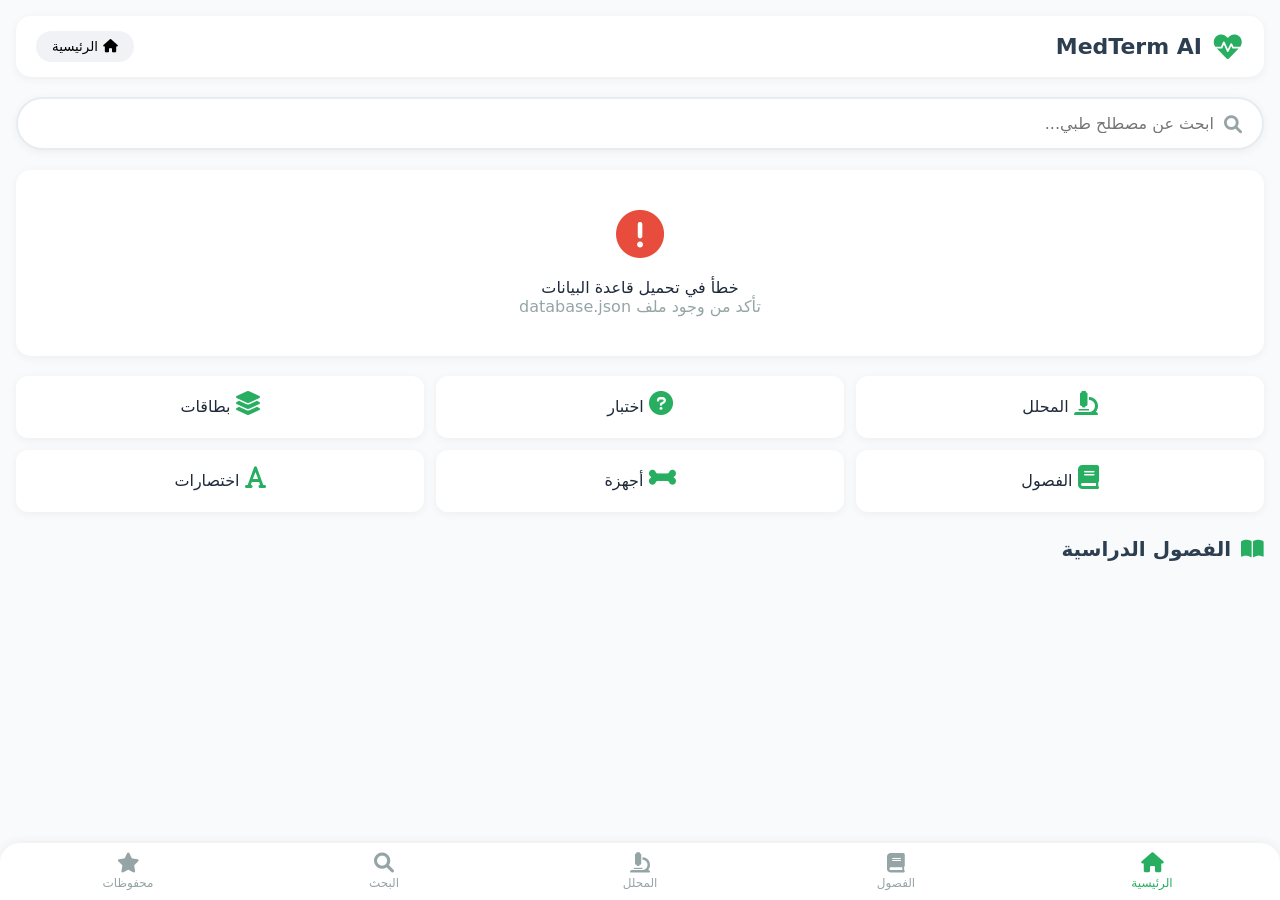
==== commit 5b655e5e: "Update index.html" ====
--- a/index.html
+++ b/index.html
@@ -23,7 +23,6 @@
             padding-bottom: 80px;
         }
         
-        /* الهيدر */
         .header {
             background: white;
             padding: 15px 20px;
@@ -63,7 +62,6 @@
             gap: 5px;
         }
         
-        /* صندوق البحث */
         .search-box {
             background: white;
             border-radius: 30px;
@@ -89,7 +87,18 @@
             background: transparent;
         }
         
-        /* نتائج البحث */
+        .loading {
+            text-align: center;
+            padding: 40px;
+            color: #95a5a6;
+        }
+        
+        .loading i {
+            font-size: 40px;
+            margin-bottom: 15px;
+            color: #27ae60;
+        }
+        
         .search-results {
             background: white;
             border-radius: 15px;
@@ -126,7 +135,6 @@
             font-size: 16px;
         }
         
-        /* بطاقة التفاصيل */
         .detail-card {
             background: white;
             border-radius: 20px;
@@ -336,7 +344,6 @@
             margin: 3px;
         }
         
-        /* الشريط السفلي */
         .bottom-nav {
             position: fixed;
             bottom: 0;
@@ -383,10 +390,52 @@
             margin-top: 20px;
             font-size: 16px;
         }
+        
+        .grid-3 {
+            display: grid;
+            grid-template-columns: repeat(3, 1fr);
+            gap: 12px;
+            margin: 20px 0;
+        }
+        
+        .card {
+            background: white;
+            padding: 15px;
+            border-radius: 12px;
+            text-align: center;
+            box-shadow: 0 2px 10px rgba(0,0,0,0.05);
+            cursor: pointer;
+        }
+        
+        .card i {
+            font-size: 24px;
+            color: #27ae60;
+            margin-bottom: 8px;
+        }
+        
+        .chapters-grid {
+            display: grid;
+            grid-template-columns: repeat(2, 1fr);
+            gap: 10px;
+        }
+        
+        .chapter-item {
+            background: white;
+            padding: 15px;
+            border-radius: 12px;
+            text-align: center;
+            box-shadow: 0 2px 10px rgba(0,0,0,0.05);
+            cursor: pointer;
+        }
+        
+        .chapter-number {
+            color: #27ae60;
+            font-weight: bold;
+            font-size: 18px;
+        }
     </style>
 </head>
 <body>
-    <!-- الهيدر -->
     <div class="header">
         <div class="logo">
             <i class="fas fa-heartbeat"></i>
@@ -397,16 +446,50 @@
         </button>
     </div>
 
-    <!-- البحث -->
     <div class="search-box">
         <i class="fas fa-search"></i>
         <input type="text" id="searchInput" placeholder="ابحث عن مصطلح طبي..." autocomplete="off">
     </div>
 
-    <!-- المحتوى الرئيسي -->
-    <div id="mainContent"></div>
-
-    <!-- الشريط السفلي -->
+    <div id="mainContent">
+        <div class="loading">
+            <i class="fas fa-spinner fa-spin"></i>
+            <p>جاري تحميل قاعدة البيانات...</p>
+        </div>
+    </div>
+
+    <div class="grid-3" id="quickCards">
+        <div class="card" onclick="alert('قريباً')">
+            <i class="fas fa-microscope"></i>
+            <span>المحلل</span>
+        </div>
+        <div class="card" onclick="alert('قريباً')">
+            <i class="fas fa-question-circle"></i>
+            <span>اختبار</span>
+        </div>
+        <div class="card" onclick="alert('قريباً')">
+            <i class="fas fa-layer-group"></i>
+            <span>بطاقات</span>
+        </div>
+        <div class="card" onclick="alert('قريباً')">
+            <i class="fas fa-book"></i>
+            <span>الفصول</span>
+        </div>
+        <div class="card" onclick="alert('قريباً')">
+            <i class="fas fa-bone"></i>
+            <span>أجهزة</span>
+        </div>
+        <div class="card" onclick="alert('قريباً')">
+            <i class="fas fa-font"></i>
+            <span>اختصارات</span>
+        </div>
+    </div>
+
+    <h2 class="section-title" id="chaptersTitle">
+        <i class="fas fa-book-open"></i> الفصول الدراسية
+    </h2>
+    <div class="chapters-grid" id="chaptersList"></div>
+
     <div class="bottom-nav">
         <div class="nav-item active" onclick="showHome()">
             <i class="fas fa-home"></i>
@@ -420,139 +503,51 @@
             <i class="fas fa-microscope"></i>
             <span>المحلل</span>
         </div>
+        <div class="nav-item" onclick="focusSearch()">
+            <i class="fas fa-search"></i>
+            <span>البحث</span>
+        </div>
         <div class="nav-item" onclick="showSaved()">
             <i class="fas fa-star"></i>
-            <span>المحفوظات</span>
+            <span>محفوظات</span>
         </div>
     </div>
 
     <script>
-        // ==================== قاعدة البيانات الموسعة ====================
-        const terms = [
-            { 
-                id: 1, 
-                term: "myocarditis", 
-                arabic: "التهاب عضلة القلب", 
-                latin: "myocarditis",
-                pronunciation: "مايو-كار-داي-تس",
-                definition: "التهاب يصيب عضلة القلب نتيجة عدوى فيروسية أو بكتيرية",
-                
-                // تحليل الكلمة
-                parts: {
-                    prefix: { value: "myo", meaning: "عضلة", function: "يشير إلى العضلة" },
-                    root: { value: "card", meaning: "قلب", function: "يشير إلى القلب" },
-                    suffix: { value: "itis", meaning: "التهاب", function: "يشير إلى وجود التهاب" }
-                },
-                
-                // المعلومات التشريحية
-                system: "الجهاز القلبي الوعائي",
-                systemFunction: "ضخ الدم وتوزيعه في جميع أنحاء الجسم",
-                location: "يقع القلب في التجويف الصدري خلف عظم القص وبين الرئتين، مائلاً قليلاً إلى الجهة اليسرى",
-                nearbyOrgans: ["الرئتين", "القصبة الهوائية", "المريء", "الحجاب الحاجز", "الأبهر"],
-                
-                // الأمراض المرتبطة
-                diseases: [
-                    {
-                        name: "فشل القلب",
-                        symptoms: ["ضيق نفس", "تورم الأطراف", "إرهاق", "تسارع ضربات القلب"],
-                        treatments: ["مدرات البول", "مثبطات ACE", "حاصرات بيتا", "زراعة القلب في الحالات المتقدمة"]
-                    },
-                    {
-                        name: "اعتلال عضلة القلب",
-                        symptoms: ["ألم صدر", "دوخة", "إغماء", "عدم انتظام ضربات القلب"],
-                        treatments: ["أدوية تنظيم ضربات القلب", "جهاز تنظيم ضربات القلب", "زراعة القلب"]
-                    }
-                ],
-                
-                keywords: ["heart", "قلب", "عضلة", "التهاب", "عضلة القلب"]
-            },
-            
-            { 
-                id: 2, 
-                term: "hepatitis", 
-                arabic: "التهاب الكبد", 
-                latin: "hepatitis",
-                pronunciation: "هي-با-تاي-تس",
-                definition: "التهاب يصيب الكبد غالباً بسبب عدوى فيروسية",
-                
-                parts: {
-                    prefix: { value: "hepat", meaning: "كبد", function: "يشير إلى الكبد" },
-                    suffix: { value: "itis", meaning: "التهاب", function: "يشير إلى وجود التهاب" }
-                },
-                
-                system: "الجهاز الهضمي",
-                systemFunction: "هضم الطعام وامتصاص العناصر الغذائية والتخلص من السموم",
-                location: "يقع الكبد في الربع العلوي الأيمن من البطن، أسفل الحجاب الحاجز",
-                nearbyOrgans: ["المرارة", "المعدة", "الاثنا عشر", "البنكرياس", "القولون"],
-                
-                diseases: [
-                    {
-                        name: "التهاب الكبد الفيروسي A",
-                        symptoms: ["يرقان", "إرهاق", "غثيان", "ألم بطني", "حمى"],
-                        treatments: ["راحة", "تغذية جيدة", "سوائل", "الوقاية باللقاح"]
-                    },
-                    {
-                        name: "التهاب الكبد B",
-                        symptoms: ["اصفرار الجلد والعينين", "بول داكن", "ألم مفصلي", "غثيان"],
-                        treatments: ["مضادات فيروسية", "إنترفيرون", "زراعة الكبد في الحالات المتقدمة"]
-                    },
-                    {
-                        name: "التهاب الكبد C",
-                        symptoms: ["تعب مزمن", "ألم عضلي", "حمى خفيفة", "ضعف الشهية"],
-                        treatments: ["مضادات فيروسية مباشرة", "زراعة الكبد"]
-                    }
-                ],
-                
-                keywords: ["liver", "كبد", "التهاب", "فيروس"]
-            },
-            
-            { 
-                id: 3, 
-                term: "pneumonia", 
-                arabic: "التهاب رئوي", 
-                latin: "pneumonia",
-                pronunciation: "نيو-مو-نيا",
-                definition: "عدوى تسبب التهاباً في الحويصلات الهوائية في الرئتين",
-                
-                parts: {
-                    prefix: { value: "pneumon", meaning: "رئة", function: "يشير إلى الرئة" },
-                    suffix: { value: "ia", meaning: "حالة مرضية", function: "يشير إلى حالة مرضية" }
-                },
-                
-                system: "الجهاز التنفسي",
-                systemFunction: "تبادل الغازات (الأكسجين وثاني أكسيد الكربون) بين الدم والهواء",
-                location: "تقع الرئتان في التجويف الصدري، على جانبي القلب",
-                nearbyOrgans: ["القلب", "القصبة الهوائية", "الأضلاع", "الحجاب الحاجز"],
-                
-                diseases: [
-                    {
-                        name: "الالتهاب الرئوي الجرثومي",
-                        symptoms: ["حمى عالية", "قشعريرة", "سعال مع بلغم", "ألم صدر", "ضيق تنفس"],
-                        treatments: ["مضادات حيوية", "مسكنات ألم", "أكسجين", "سوائل وريدية"]
-                    },
-                    {
-                        name: "الالتهاب الرئوي الفيروسي",
-                        symptoms: ["حمى", "سعال جاف", "صداع", "ألم عضلي", "إرهاق"],
-                        treatments: ["مضادات فيروسية", "مسكنات", "راحة", "سوائل"]
-                    }
-                ],
-                
-                keywords: ["lung", "رئة", "التهاب", "pneumonia"]
-            }
-        ];
-
-        // المصطلحات المحفوظة
+        // ==================== المتغيرات العامة ====================
+        let terms = [];
         let savedTerms = JSON.parse(localStorage.getItem('savedTerms') || '[]');
-
-        // عناصر الصفحة
+        
         const mainContent = document.getElementById('mainContent');
         const searchInput = document.getElementById('searchInput');
+        const chaptersList = document.getElementById('chaptersList');
+
+        // ==================== تحميل قاعدة البيانات ====================
+        async function loadDatabase() {
+            try {
+                const response = await fetch('database.json');
+                const data = await response.json();
+                terms = data.terms;
+                showHome();
+                loadChapters();
+                console.log('✅ تم تحميل', terms.length, 'مصطلح');
+            } catch (error) {
+                console.error('❌ خطأ في تحميل قاعدة البيانات:', error);
+                mainContent.innerHTML = `
+                    <div class="search-results" style="text-align: center; padding: 40px;">
+                        <i class="fas fa-exclamation-circle" style="font-size: 48px; color: #e74c3c;"></i>
+                        <p style="margin-top: 20px;">خطأ في تحميل قاعدة البيانات</p>
+                        <p style="color: #95a5a6;">تأكد من وجود ملف database.json</p>
+                    </div>
+                `;
+            }
+        }
 
         // ==================== عرض الصفحة الرئيسية ====================
         function showHome() {
             mainContent.innerHTML = `
                 <div class="search-results">
-                    <h3 style="margin-bottom: 15px; color: #2c3e50;">🔍 مصطلحات مقترحة</h3>
+                    <h3 style="margin-bottom: 15px; color: #2c3e50;">🔍 جميع المصطلحات (${terms.length})</h3>
                     ${terms.map(term => `
                         <div class="result-item" onclick="showTermDetail(${term.id})">
                             <div style="display: flex; justify-content: space-between;">
@@ -760,18 +755,10 @@
                 savedTerms.push(id);
             }
             localStorage.setItem('savedTerms', JSON.stringify(savedTerms));
-            showTermDetail(id); // إعادة تحميل الصفحة لتحديث الزر
-        }
-
-        // ==================== دوال التنقل ====================
-        function showChapters() {
-            alert('📚 الفصول - قريباً');
-        }
-
-        function showAnalyzer() {
-            alert('🔬 المحلل الطبي - قريباً');
-        }
-
+            showTermDetail(id);
+        }
+
+        // ==================== عرض المحفوظات ====================
         function showSaved() {
             const saved = terms.filter(t => savedTerms.includes(t.id));
             if (saved.length === 0) {
@@ -799,13 +786,43 @@
             `;
         }
 
+        // ==================== تحميل الفصول ====================
+        function loadChapters() {
+            const chapters = [...new Set(terms.map(t => t.chapter || 1))].sort();
+            let html = '';
+            for (let i = 1; i <= 11; i++) {
+                const count = terms.filter(t => t.chapter === i).length;
+                html += `
+                    <div class="chapter-item" onclick="alert('الفصل ${i}: ${count} مصطلح')">
+                        <div class="chapter-number">${i}</div>
+                        <div>الفصل ${i}</div>
+                        <div style="font-size: 12px; color: #95a5a6;">${count} مصطلحات</div>
+                    </div>
+                `;
+            }
+            chaptersList.innerHTML = html;
+        }
+
+        // ==================== دوال مساعدة ====================
+        function showChapters() {
+            alert('📚 الفصول - قريباً');
+        }
+
+        function showAnalyzer() {
+            alert('🔬 المحلل الطبي - قريباً');
+        }
+
+        function focusSearch() {
+            searchInput.focus();
+        }
+
         // ==================== الأحداث ====================
         searchInput.addEventListener('input', (e) => {
             search(e.target.value);
         });
 
-        // ==================== التحميل الأولي ====================
-        showHome();
+        // ==================== بدء التحميل ====================
+        loadDatabase();
     </script>
 </body>
 </html>
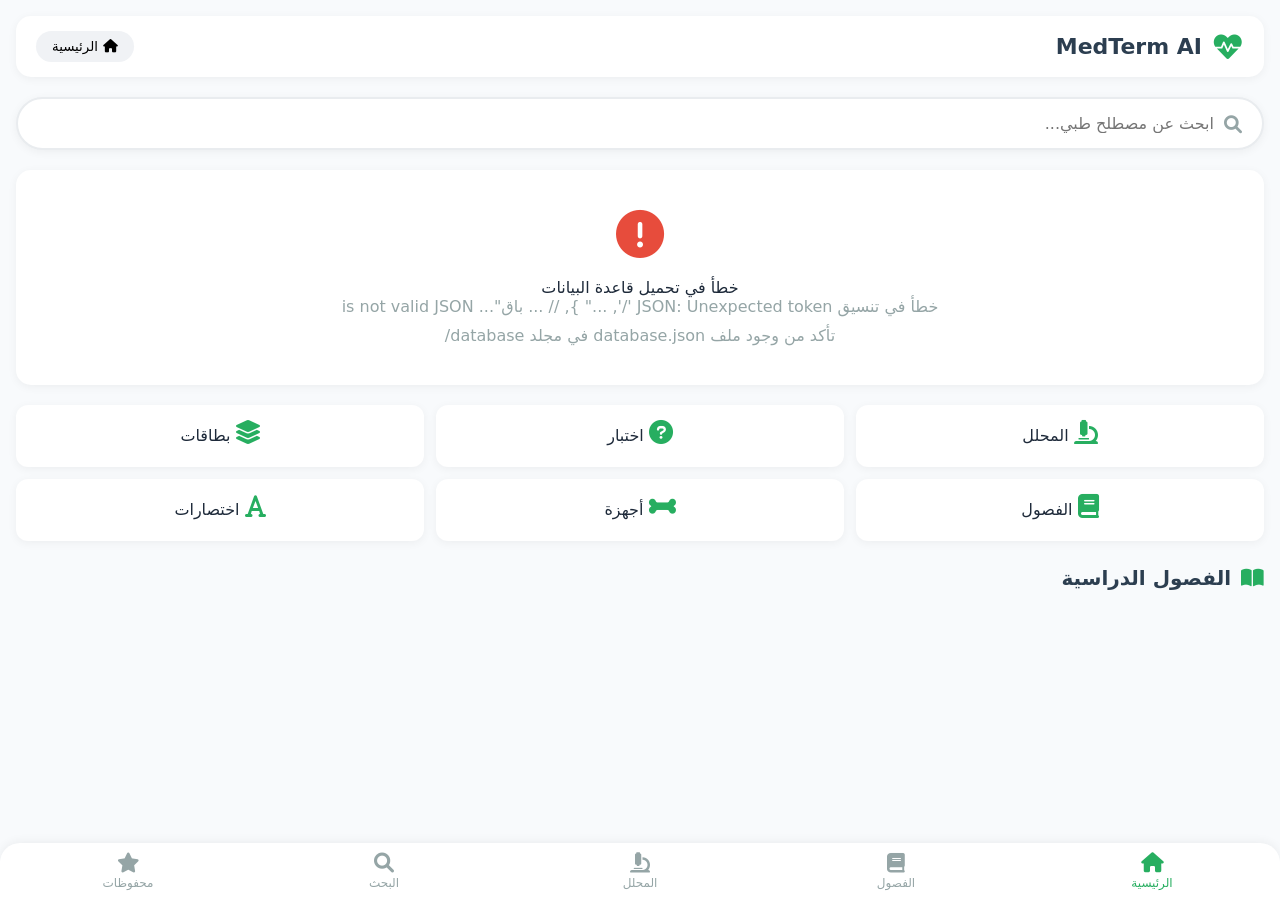
==== commit 15f64bf3: "Update index.html" ====
--- a/index.html
+++ b/index.html
@@ -525,19 +525,33 @@
         // ==================== تحميل قاعدة البيانات ====================
         async function loadDatabase() {
             try {
+                // ✅ تغيير المسار إلى database/database.json
                 const response = await fetch('database.json');
-                const data = await response.json();
-                terms = data.terms;
-                showHome();
-                loadChapters();
-                console.log('✅ تم تحميل', terms.length, 'مصطلح');
+                
+                if (!response.ok) {
+                    throw new Error(`الملف غير موجود (${response.status})`);
+                }
+                
+                const text = await response.text();
+                
+                try {
+                    const data = JSON.parse(text);
+                    terms = data.terms;
+                    showHome();
+                    loadChapters();
+                    console.log('✅ تم تحميل', terms.length, 'مصطلح');
+                } catch (jsonError) {
+                    throw new Error('خطأ في تنسيق JSON: ' + jsonError.message);
+                }
+                
             } catch (error) {
-                console.error('❌ خطأ في تحميل قاعدة البيانات:', error);
+                console.error('❌ خطأ:', error);
                 mainContent.innerHTML = `
                     <div class="search-results" style="text-align: center; padding: 40px;">
                         <i class="fas fa-exclamation-circle" style="font-size: 48px; color: #e74c3c;"></i>
                         <p style="margin-top: 20px;">خطأ في تحميل قاعدة البيانات</p>
-                        <p style="color: #95a5a6;">تأكد من وجود ملف database.json</p>
+                        <p style="color: #95a5a6;">${error.message}</p>
+                        <p style="color: #95a5a6; margin-top: 10px;">تأكد من وجود ملف database.json في مجلد database/</p>
                     </div>
                 `;
             }
@@ -545,10 +559,20 @@
 
         // ==================== عرض الصفحة الرئيسية ====================
         function showHome() {
+            if (!terms || terms.length === 0) {
+                mainContent.innerHTML = `
+                    <div class="search-results" style="text-align: center; padding: 40px;">
+                        <i class="fas fa-database" style="font-size: 48px; color: #95a5a6;"></i>
+                        <p>لا توجد بيانات</p>
+                    </div>
+                `;
+                return;
+            }
+            
             mainContent.innerHTML = `
                 <div class="search-results">
                     <h3 style="margin-bottom: 15px; color: #2c3e50;">🔍 جميع المصطلحات (${terms.length})</h3>
-                    ${terms.map(term => `
+                    ${terms.slice(0, 20).map(term => `
                         <div class="result-item" onclick="showTermDetail(${term.id})">
                             <div style="display: flex; justify-content: space-between;">
                                 <div class="result-term">${term.term}</div>
@@ -557,6 +581,7 @@
                             <div style="color: #7f8c8d; margin-top: 5px;">${term.definition.substring(0, 50)}...</div>
                         </div>
                     `).join('')}
+                    ${terms.length > 20 ? '<p style="text-align: center; margin-top: 15px;">وعشرات المصطلحات الأخرى...</p>' : ''}
                 </div>
             `;
         }
@@ -578,7 +603,7 @@
                             <div class="part-type">بادئة (Prefix)</div>
                             <div class="part-value">${term.parts.prefix.value}</div>
                             <div class="part-meaning">${term.parts.prefix.meaning}</div>
-                            <div style="font-size: 12px; margin-top: 10px;">${term.parts.prefix.function}</div>
+                            <div style="font-size: 12px; margin-top: 10px;">${term.parts.prefix.function || ''}</div>
                         </div>
                     `;
                 }
@@ -589,7 +614,7 @@
                             <div class="part-type">جذر (Root)</div>
                             <div class="part-value">${term.parts.root.value}</div>
                             <div class="part-meaning">${term.parts.root.meaning}</div>
-                            <div style="font-size: 12px; margin-top: 10px;">${term.parts.root.function}</div>
+                            <div style="font-size: 12px; margin-top: 10px;">${term.parts.root.function || ''}</div>
                         </div>
                     `;
                 }
@@ -600,7 +625,7 @@
                             <div class="part-type">لاحقة (Suffix)</div>
                             <div class="part-value">${term.parts.suffix.value}</div>
                             <div class="part-meaning">${term.parts.suffix.meaning}</div>
-                            <div style="font-size: 12px; margin-top: 10px;">${term.parts.suffix.function}</div>
+                            <div style="font-size: 12px; margin-top: 10px;">${term.parts.suffix.function || ''}</div>
                         </div>
                     `;
                 }
@@ -609,7 +634,7 @@
             }
 
             let diseasesHtml = '';
-            if (term.diseases) {
+            if (term.diseases && term.diseases.length > 0) {
                 diseasesHtml = '<div style="margin-top: 30px;">';
                 term.diseases.forEach(disease => {
                     diseasesHtml += `
@@ -618,13 +643,13 @@
                             <div style="margin: 15px 0;">
                                 <strong>الأعراض:</strong>
                                 <div class="symptoms">
-                                    ${disease.symptoms.map(s => `<span class="symptom-tag">${s}</span>`).join('')}
+                                    ${disease.symptoms ? disease.symptoms.map(s => `<span class="symptom-tag">${s}</span>`).join('') : ''}
                                 </div>
                             </div>
                             <div>
                                 <strong>العلاج:</strong>
                                 <div style="margin-top: 10px;">
-                                    ${disease.treatments.map(t => `<span class="treatment-tag">${t}</span>`).join('')}
+                                    ${disease.treatments ? disease.treatments.map(t => `<span class="treatment-tag">${t}</span>`).join('') : ''}
                                 </div>
                             </div>
                         </div>
@@ -646,11 +671,11 @@
                     </div>
 
                     <div class="pronunciation">
-                        <i class="fas fa-microphone"></i> النطق: ${term.pronunciation}
+                        <i class="fas fa-microphone"></i> النطق: ${term.pronunciation || 'غير متوفر'}
                     </div>
 
                     <div class="latin-term">
-                        <i class="fas fa-scroll"></i> الاسم اللاتيني: ${term.latin}
+                        <i class="fas fa-scroll"></i> الاسم اللاتيني: ${term.latin || term.term}
                     </div>
 
                     <div style="line-height: 1.8; margin: 20px 0;">
@@ -660,7 +685,7 @@
                     <h3 class="section-title">
                         <i class="fas fa-puzzle-piece"></i> تحليل المصطلح
                     </h3>
-                    ${partsHtml}
+                    ${partsHtml || '<p style="color: #95a5a6;">لا يوجد تحليل متاح</p>'}
 
                     <h3 class="section-title">
                         <i class="fas fa-heartbeat"></i> معلومات الجهاز
@@ -669,23 +694,23 @@
                         <div class="info-grid">
                             <div class="info-item">
                                 <div class="info-label">الجهاز</div>
-                                <div class="info-value">${term.system}</div>
+                                <div class="info-value">${term.system || 'غير محدد'}</div>
                             </div>
                             <div class="info-item">
                                 <div class="info-label">وظيفة الجهاز</div>
-                                <div class="info-value">${term.systemFunction}</div>
+                                <div class="info-value">${term.systemFunction || 'غير محدد'}</div>
                             </div>
                         </div>
                         
                         <div style="margin: 20px 0;">
                             <strong>📍 الموقع التشريحي:</strong>
-                            <div class="location-text">${term.location}</div>
+                            <div class="location-text">${term.location || 'غير محدد'}</div>
                         </div>
 
                         <div>
                             <strong>🫁 الأعضاء المجاورة:</strong>
                             <div class="nearby-organs">
-                                ${term.nearbyOrgans.map(organ => `<span class="organ-tag">${organ}</span>`).join('')}
+                                ${term.nearbyOrgans ? term.nearbyOrgans.map(organ => `<span class="organ-tag">${organ}</span>`).join('') : '<span class="organ-tag">غير محدد</span>'}
                             </div>
                         </div>
                     </div>
@@ -693,7 +718,7 @@
                     <h3 class="section-title">
                         <i class="fas fa-disease"></i> الأمراض المرتبطة
                     </h3>
-                    ${diseasesHtml}
+                    ${diseasesHtml || '<p style="color: #95a5a6;">لا توجد أمراض مرتبطة</p>'}
 
                     <button class="back-button" onclick="showHome()">
                         <i class="fas fa-arrow-right"></i> عودة للرئيسية
@@ -715,7 +740,7 @@
                 return (
                     term.term.toLowerCase().includes(query) ||
                     term.arabic.includes(query) ||
-                    (term.keywords && term.keywords.some(k => k.includes(query)))
+                    (term.keywords && term.keywords.some(k => k && k.includes(query)))
                 );
             });
 
@@ -734,7 +759,7 @@
             mainContent.innerHTML = `
                 <div class="search-results">
                     <h3 style="margin-bottom: 15px;">نتائج البحث عن "${query}" (${results.length})</h3>
-                    ${results.map(term => `
+                    ${results.slice(0, 20).map(term => `
                         <div class="result-item" onclick="showTermDetail(${term.id})">
                             <div style="display: flex; justify-content: space-between;">
                                 <div class="result-term">${term.term}</div>
@@ -743,6 +768,7 @@
                             <div style="color: #7f8c8d; margin-top: 5px;">${term.definition.substring(0, 60)}...</div>
                         </div>
                     `).join('')}
+                    ${results.length > 20 ? '<p style="text-align: center; margin-top: 15px;">و' + (results.length - 20) + ' نتائج أخرى...</p>' : ''}
                 </div>
             `;
         }
@@ -788,7 +814,11 @@
 
         // ==================== تحميل الفصول ====================
         function loadChapters() {
-            const chapters = [...new Set(terms.map(t => t.chapter || 1))].sort();
+            if (!terms || terms.length === 0) {
+                chaptersList.innerHTML = '<p style="color: #95a5a6;">لا توجد بيانات</p>';
+                return;
+            }
+            
             let html = '';
             for (let i = 1; i <= 11; i++) {
                 const count = terms.filter(t => t.chapter === i).length;
